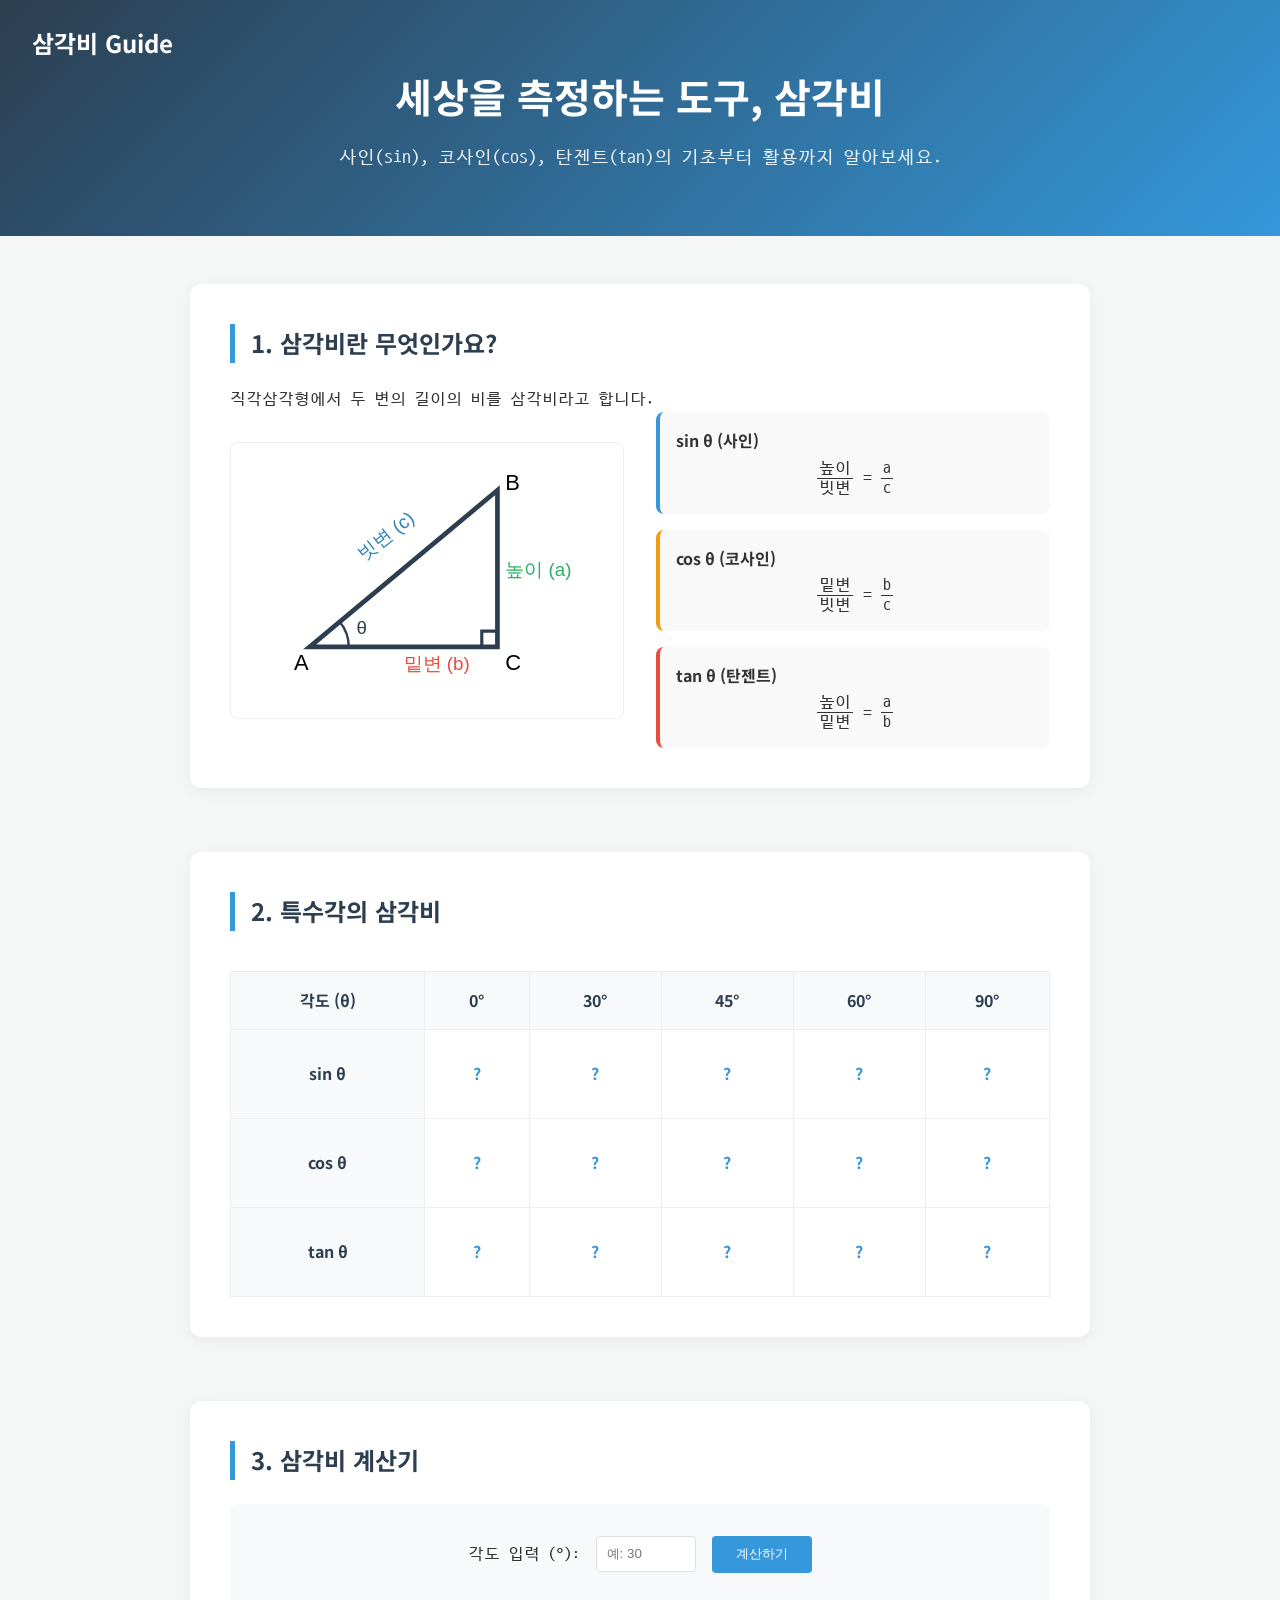
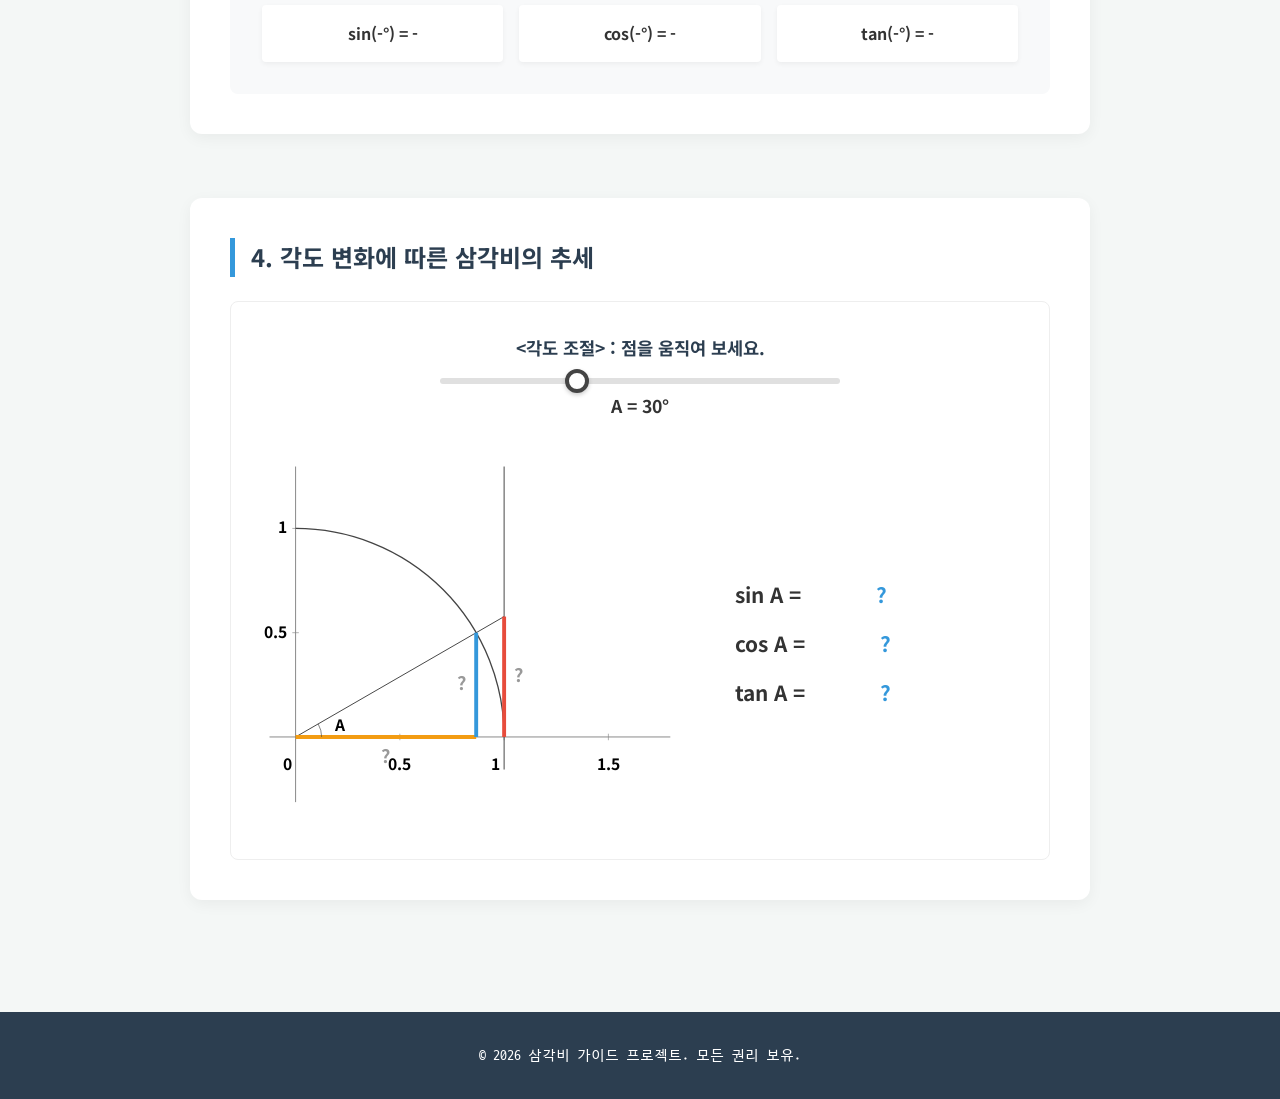
==== index.html @ 29715948 "refactor: 3번 항목 계산기 결과 형식 개선 및 4번 항목 물음표 위치 조정" ====
<!DOCTYPE html>
<html lang="ko">
<head>
    <meta charset="UTF-8">
    <meta name="viewport" content="width=device-width, initial-scale=1.0">
    <title>삼각비 가이드 - 수학을 즐겁게</title>
    <link rel="stylesheet" href="style.css">
    <link rel="preconnect" href="https://fonts.googleapis.com">
    <link rel="preconnect" href="https://fonts.gstatic.com" crossorigin>
    <link href="https://fonts.googleapis.com/css2?family=Noto+Sans+KR:wght@300;400;700&display=swap" rel="stylesheet">
</head>
<body>
    <header>
        <nav>
            <div class="logo">삼각비 Guide</div>
        </nav>
        <div class="hero">
            <h1>세상을 측정하는 도구, 삼각비</h1>
            <p>사인(sin), 코사인(cos), 탄젠트(tan)의 기초부터 활용까지 알아보세요.</p>
        </div>
    </header>

    <main>
        <section id="definition" class="container">
            <h2>1. 삼각비란 무엇인가요?</h2>
            <p>직각삼각형에서 두 변의 길이의 비를 삼각비라고 합니다.</p>
            <div class="definition-grid">
                <div class="svg-container">
                    <svg viewBox="0 0 230 150" width="100%" height="auto">
                        <!-- Right Triangle -->
                        <path d="M 40 120 L 160 120 L 160 20 Z" fill="none" stroke="#2c3e50" stroke-width="3" />
                        <!-- Right angle symbol -->
                        <path d="M 150 120 L 150 110 L 160 110" fill="none" stroke="#2c3e50" stroke-width="2" />
                        <!-- Labels -->
                        <text x="30" y="135" font-family="Arial" font-size="14">A</text>
                        <!-- Angle Arc and Theta -->
                        <path d="M 65 120 A 25 25 0 0 0 59.2 104.0" fill="none" stroke="#2c3e50" stroke-width="1.5" />
                        <text x="70" y="112" font-family="Arial" font-size="12" fill="#2c3e50">θ</text>
                        <text x="165" y="135" font-family="Arial" font-size="14">C</text>
                        <text x="165" y="20" font-family="Arial" font-size="14">B</text>
                        <text x="100" y="135" font-family="Arial" font-size="12" fill="#e74c3c">밑변 (b)</text>
                        <text x="165" y="75" font-family="Arial, sans-serif" font-size="12" fill="#27ae60">높이 (a)</text>
                        <text x="75" y="65" font-family="Arial" font-size="12" fill="#2980b9" transform="rotate(-38, 75, 65)">빗변 (c)</text>
                    </svg>
                </div>
                <div class="formula-cards">
                    <div class="card sin">
                        <h3>sin θ (사인)</h3>
                        <p>
                            <span class="fraction"><span class="numerator">높이</span><span class="denominator">빗변</span></span>
                            = 
                            <span class="fraction"><span class="numerator">a</span><span class="denominator">c</span></span>
                        </p>
                    </div>
                    <div class="card cos">
                        <h3>cos θ (코사인)</h3>
                        <p>
                            <span class="fraction"><span class="numerator">밑변</span><span class="denominator">빗변</span></span>
                            = 
                            <span class="fraction"><span class="numerator">b</span><span class="denominator">c</span></span>
                        </p>
                    </div>
                    <div class="card tan">
                        <h3>tan θ (탄젠트)</h3>
                        <p>
                            <span class="fraction"><span class="numerator">높이</span><span class="denominator">밑변</span></span>
                            = 
                            <span class="fraction"><span class="numerator">a</span><span class="denominator">b</span></span>
                        </p>
                    </div>
                </div>
            </div>
        </section>

        <section id="values" class="container">
            <h2>2. 특수각의 삼각비</h2>
            <div class="table-wrapper">
                <table>
                    <thead>
                        <tr>
                            <th>각도 (θ)</th>
                            <th>0°</th>
                            <th>30°</th>
                            <th>45°</th>
                            <th>60°</th>
                            <th>90°</th>
                        </tr>
                    </thead>
                    <tbody>
                        <tr>
                            <th>sin θ</th>
                            <td><span class="value">0</span></td>
                            <td><span class="value"><span class="fraction"><span class="numerator">1</span><span class="denominator">2</span></span></span></td>
                            <td><span class="value"><span class="fraction"><span class="numerator"><span class="sqrt"><span class="sqrt-symbol">√</span><span class="sqrt-content">2</span></span></span><span class="denominator">2</span></span></span></td>
                            <td><span class="value"><span class="fraction"><span class="numerator"><span class="sqrt"><span class="sqrt-symbol">√</span><span class="sqrt-content">3</span></span></span><span class="denominator">2</span></span></span></td>
                            <td><span class="value">1</span></td>
                        </tr>
                        <tr>
                            <th>cos θ</th>
                            <td><span class="value">1</span></td>
                            <td><span class="value"><span class="fraction"><span class="numerator"><span class="sqrt"><span class="sqrt-symbol">√</span><span class="sqrt-content">3</span></span></span><span class="denominator">2</span></span></span></td>
                            <td><span class="value"><span class="fraction"><span class="numerator"><span class="sqrt"><span class="sqrt-symbol">√</span><span class="sqrt-content">2</span></span></span><span class="denominator">2</span></span></span></td>
                            <td><span class="value"><span class="fraction"><span class="numerator">1</span><span class="denominator">2</span></span></span></td>
                            <td><span class="value">0</span></td>
                        </tr>
                        <tr>
                            <th>tan θ</th>
                            <td><span class="value">0</span></td>
                            <td><span class="value"><span class="fraction"><span class="numerator"><span class="sqrt"><span class="sqrt-symbol">√</span><span class="sqrt-content">3</span></span></span><span class="denominator">3</span></span></span></td>
                            <td><span class="value">1</span></td>
                            <td><span class="value"><span class="sqrt"><span class="sqrt-symbol">√</span><span class="sqrt-content">3</span></span></span></td>
                            <td><span class="value">∞</span></td>
                        </tr>
                    </tbody>
                </table>
            </div>
        </section>

        <section id="calculator" class="container">
            <h2>3. 삼각비 계산기</h2>
            <div class="calc-box">
                <div class="input-group">
                    <label for="angle">각도 입력 (°):</label>
                    <input type="number" id="angle" placeholder="예: 30" min="0" max="360">
                    <button id="calc-btn">계산하기</button>
                </div>
                <div id="results" class="results-grid">
                    <div class="res-item">sin(<span class="res-angle">-</span>°) = <span id="sin-res">-</span></div>
                    <div class="res-item">cos(<span class="res-angle">-</span>°) = <span id="cos-res">-</span></div>
                    <div class="res-item">tan(<span class="res-angle">-</span>°) = <span id="tan-res">-</span></div>
                </div>
            </div>
        </section>

        <section id="trends" class="container">
            <h2>4. 각도 변화에 따른 삼각비의 추세</h2>
            <div class="trend-box">
                <div class="slider-container">
                    <p class="slider-instruction">&lt;각도 조절&gt; : 점을 움직여 보세요.</p>
                    <div class="slider-wrapper">
                        <input type="range" id="trend-range" min="0" max="90" value="30" class="slider">
                        <div class="angle-display">A = <span id="current-angle">30</span>°</div>
                    </div>
                </div>
                <div class="trend-visual">
                    <div class="viz-wrapper">
                        <svg viewBox="0 0 500 300" width="100%" height="auto" id="trig-svg" class="unit-circle-svg">
                            <!-- Coordinate Plane will be drawn here by JS -->
                        </svg>
                    </div>
                    <div class="trend-values">
                        <div class="trend-item">
                            sin A = <span id="trend-sin">0.5000</span>
                        </div>
                        <div class="trend-item">
                            cos A = <span id="trend-cos">0.8660</span>
                        </div>
                        <div class="trend-item">
                            tan A = <span id="trend-tan">0.5774</span>
                        </div>
                    </div>
                </div>
            </div>
        </section>
    </main>

    <footer>
        <p>&copy; 2026 삼각비 가이드 프로젝트. 모든 권리 보유.</p>
    </footer>

    <script src="script.js"></script>
</body>
</html>
---- style.css ----
:root {
    --primary-color: #3498db;
    --secondary-color: #2c3e50;
    --accent-color: #e74c3c;
    --bg-color: #f4f7f6;
    --text-color: #333;
    --card-bg: #fff;
}

@font-face {
    font-family: 'D2Coding';
    src: url('fonts/D2Coding-Ver1.3.2-20180524.ttf') format('truetype');
    font-weight: normal;
    font-style: normal;
}

@font-face {
    font-family: 'D2Coding';
    src: url('fonts/D2CodingBold-Ver1.3.2-20180524.ttf') format('truetype');
    font-weight: bold;
    font-style: normal;
}

* {
    margin: 0;
    padding: 0;
    box-sizing: border-box;
}

body {
    font-family: 'D2Coding', 'Noto Sans KR', sans-serif;
    line-height: 1.6;
    color: var(--text-color);
    background-color: var(--bg-color);
}

header {
    background: linear-gradient(135deg, var(--secondary-color), var(--primary-color));
    color: white;
    padding: 4rem 2rem;
    text-align: center;
}

nav {
    position: absolute;
    top: 0;
    left: 0;
    width: 100%;
    padding: 1.5rem 2rem;
    display: flex;
    justify-content: space-between;
    align-items: center;
}

.logo {
    font-size: 1.5rem;
    font-weight: 700;
}

.hero h1 {
    font-size: 2.5rem;
    margin-bottom: 1rem;
}

.hero p {
    font-size: 1.1rem;
    opacity: 0.9;
}

main {
    padding: 3rem 1rem;
}

.container {
    max-width: 900px;
    margin: 0 auto 4rem auto;
    background: var(--card-bg);
    padding: 2.5rem;
    border-radius: 12px;
    box-shadow: 0 4px 15px rgba(0,0,0,0.05);
}

h2 {
    color: var(--secondary-color);
    margin-bottom: 1.5rem;
    border-left: 5px solid var(--primary-color);
    padding-left: 1rem;
}

.definition-grid {
    display: grid;
    grid-template-columns: 1fr 1fr;
    gap: 2rem;
    align-items: center;
}

@media (max-width: 768px) {
    .definition-grid {
        grid-template-columns: 1fr;
    }
}

.svg-container {
    background: #fff;
    padding: 1rem;
    border: 1px solid #eee;
    border-radius: 8px;
}

.formula-cards {
    display: flex;
    flex-direction: column;
    gap: 1rem;
}

.card {
    padding: 1rem;
    border-radius: 8px;
    border-left: 4px solid #ccc;
    background: #f9f9f9;
}

.card.sin { border-left-color: #2980b9; }
.card.cos { border-left-color: #27ae60; }
.card.tan { border-left-color: #e67e22; }

.card h3 {
    font-size: 1rem;
    margin-bottom: 0.3rem;
}

.table-wrapper {
    overflow-x: auto;
}

table {
    width: 100%;
    border-collapse: collapse;
    margin-top: 1rem;
}

th, td {
    padding: 1rem;
    text-align: center;
    border: 1px solid #eee;
}

td {
    cursor: pointer;
    transition: background-color 0.3s;
    position: relative;
}

td:hover {
    background-color: #ecf0f1;
}

td .value {
    visibility: hidden;
    opacity: 0;
    transition: opacity 0.3s, visibility 0.3s;
}

td.show .value {
    visibility: visible;
    opacity: 1;
}

td::after {
    content: '?';
    position: absolute;
    top: 50%;
    left: 50%;
    transform: translate(-50%, -50%);
    color: var(--primary-color);
    font-weight: bold;
    opacity: 1;
    transition: opacity 0.3s;
}

td.show::after {
    opacity: 0;
}

th {
    background-color: #f8f9fa;
    color: var(--secondary-color);
}

.calc-box {
    background: #f8f9fa;
    padding: 2rem;
    border-radius: 8px;
    text-align: center;
}

.input-group {
    margin-bottom: 2rem;
}

input[type="number"] {
    padding: 0.6rem;
    border: 1px solid #ddd;
    border-radius: 4px;
    width: 100px;
    margin: 0 0.5rem;
}

button {
    padding: 0.6rem 1.5rem;
    background-color: var(--primary-color);
    color: white;
    border: none;
    border-radius: 4px;
    cursor: pointer;
    transition: background 0.3s;
}

button:hover {
    background-color: #2980b9;
}

.results-grid {
    display: grid;
    grid-template-columns: repeat(3, 1fr);
    gap: 1rem;
}

.res-item {
    background: white;
    padding: 1rem;
    border-radius: 4px;
    font-weight: 700;
    box-shadow: 0 2px 5px rgba(0,0,0,0.05);
}

.card p {
    font-size: 1.1rem;
    display: flex;
    align-items: center;
    justify-content: center;
    gap: 0.5rem;
}

.fraction {
    display: inline-flex;
    flex-direction: column;
    vertical-align: middle;
    text-align: center;
    font-size: 0.9em;
    margin: 0 0.1em;
}

.numerator {
    border-bottom: 1px solid currentColor;
    padding: 0 2px;
    line-height: 1.2;
}

.denominator {
    padding: 0 2px;
    line-height: 1.2;
}

/* 개선된 루트 스타일 */
.sqrt {
    display: inline-flex;
    align-items: center;
    vertical-align: middle;
}

.sqrt-symbol {
    font-size: 1.2em;
    font-family: 'Times New Roman', serif;
    margin-right: -2px;
    transform: translateY(1px); /* 루트 기호 미세 조정 */
}

.sqrt-content {
    border-top: 1px solid currentColor;
    padding: 2px 2px 0 2px;
    line-height: 1;
    display: inline-block;
}

td .value {
    display: inline-flex;
    align-items: center;
    justify-content: center;
    min-height: 3.5rem; /* 셀 안에서 수식이 여유롭게 배치되도록 설정 */
    font-family: 'Times New Roman', serif; /* 수식다운 서체 적용 */
    font-style: italic;
    font-size: 1.1rem;
}

/* Trend Section Styles */
.trend-box {
    background: #fff;
    padding: 2rem;
    border-radius: 8px;
    border: 1px solid #eee;
}

.slider-container {
    margin-bottom: 2.5rem;
    text-align: center;
}

.slider-instruction {
    font-size: 1.1rem;
    font-weight: 700;
    margin-bottom: 1rem;
    color: var(--secondary-color);
}

.slider-wrapper {
    display: flex;
    flex-direction: column;
    align-items: center;
    gap: 0.5rem;
}

.slider {
    width: 100%;
    max-width: 400px;
    height: 6px;
    border-radius: 3px;
    background: #e0e0e0;
    outline: none;
    -webkit-appearance: none;
}

.slider::-webkit-slider-thumb {
    -webkit-appearance: none;
    appearance: none;
    width: 24px;
    height: 24px;
    border-radius: 50%;
    background: #fff;
    border: 4px solid #444;
    cursor: pointer;
    box-shadow: 0 2px 4px rgba(0,0,0,0.2);
}

.angle-display {
    font-size: 1.1rem;
    font-family: 'D2Coding', 'Noto Sans KR', sans-serif;
    font-style: normal;
    font-weight: bold;
}

.trend-visual {
    display: grid;
    grid-template-columns: 1.5fr 1fr;
    gap: 3rem;
    align-items: center;
}

@media (max-width: 768px) {
    .trend-visual {
        grid-template-columns: 1fr;
        text-align: center;
    }
}

.viz-wrapper {
    background: #fff;
    padding: 0;
    border: none;
    box-shadow: none;
}

.trend-values {
    display: flex;
    flex-direction: column;
    gap: 1rem;
    font-family: 'D2Coding', 'Noto Sans KR', sans-serif;
    font-style: normal;
    font-size: 1.3rem;
    font-weight: 700;
}

.trend-item {
    white-space: nowrap;
}

.unit-circle-svg text {
    font-family: 'D2Coding', 'Noto Sans KR', sans-serif;
    font-style: normal;
}

/* Colors from image */
#line-sin { stroke: #3498db; }
#line-cos { stroke: #f39c12; }
#line-tan { stroke: #e74c3c; }

.card.sin { border-left-color: #3498db; }
.card.cos { border-left-color: #f39c12; }
.card.tan { border-left-color: #e74c3c; }

/* Trend Value Hide/Show */
.trend-item.hide-val span {
    visibility: hidden;
    opacity: 0;
    transition: opacity 0.3s;
}

.trend-item.show-val span {
    visibility: visible;
    opacity: 1;
}

.trend-item {
    position: relative;
    display: flex;
    align-items: center;
}

.trend-item::after {
    content: '?';
    margin-left: 0.5rem;
    color: var(--primary-color);
    font-weight: bold;
    opacity: 1;
    transition: opacity 0.3s;
}

.trend-item.show-val::after {
    display: none;
}

footer {
    text-align: center;
    padding: 2rem;
    background: var(--secondary-color);
    color: white;
    font-size: 0.9rem;
}
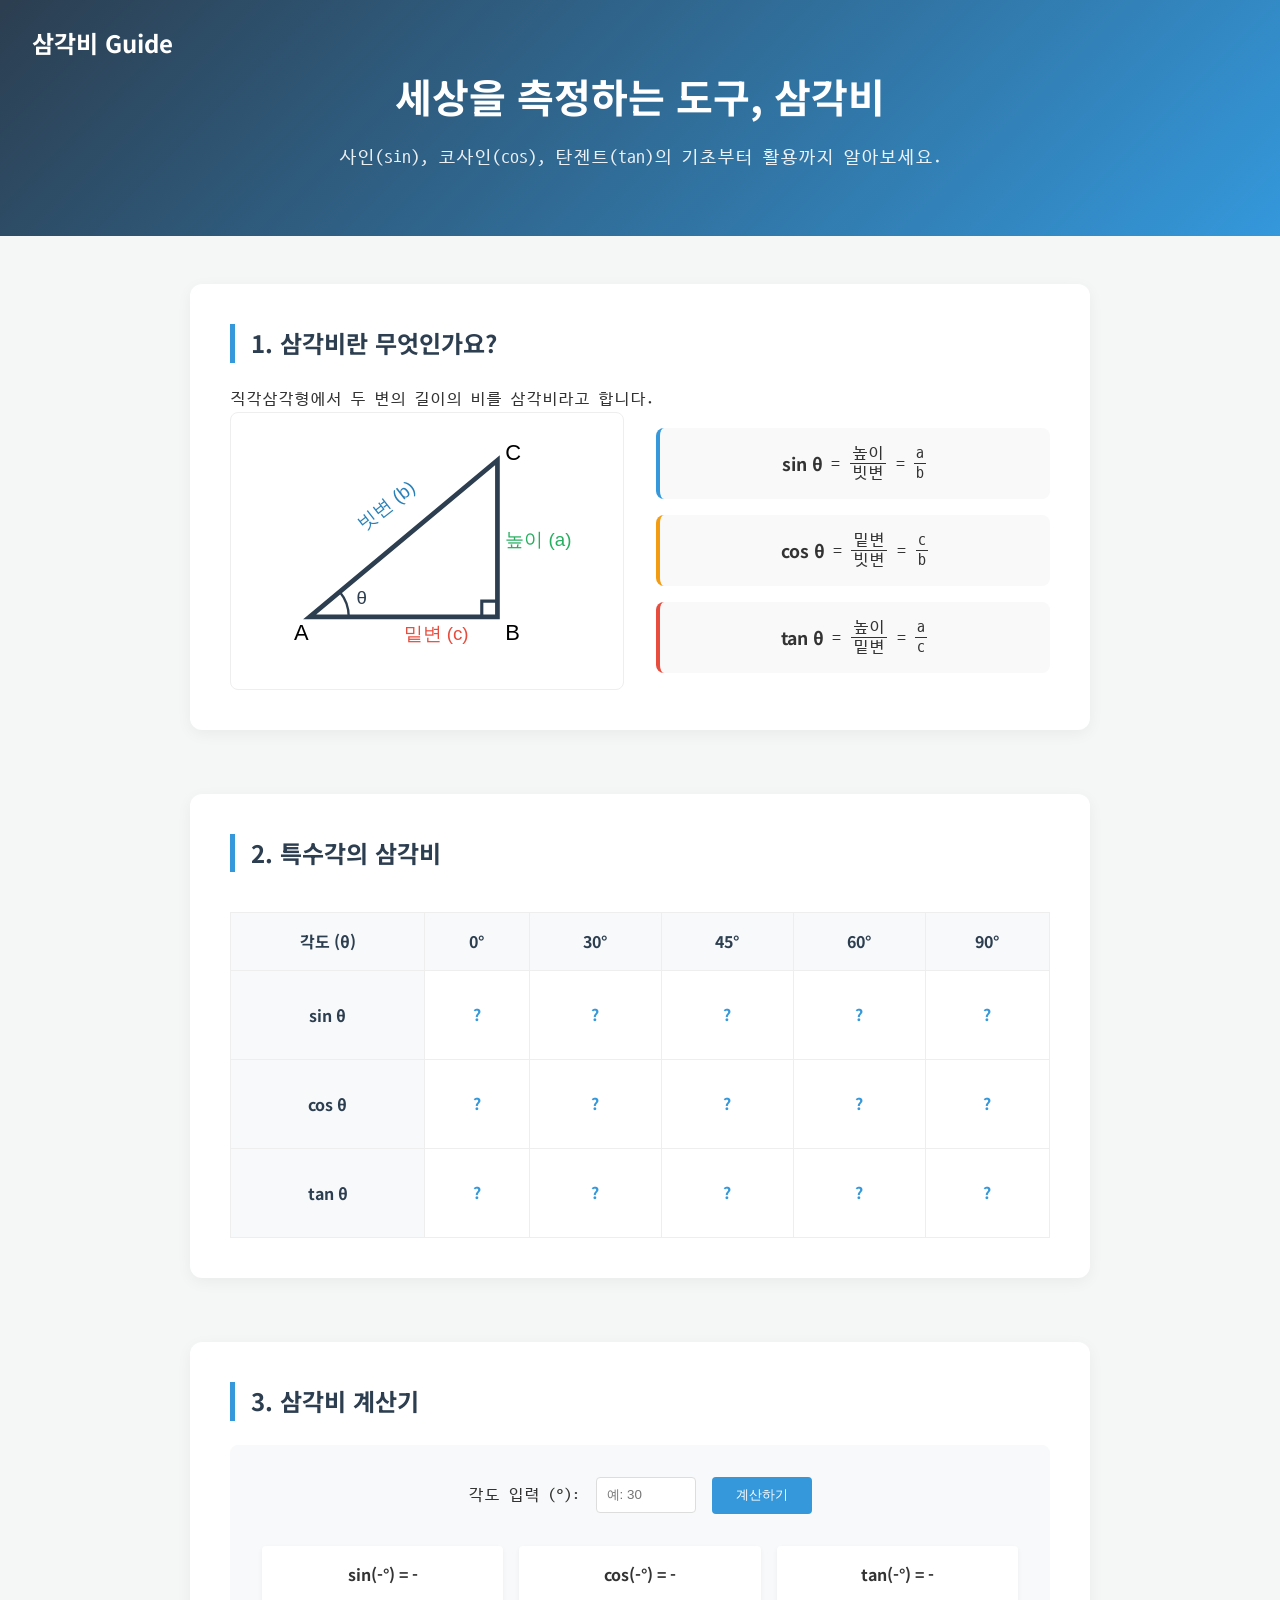
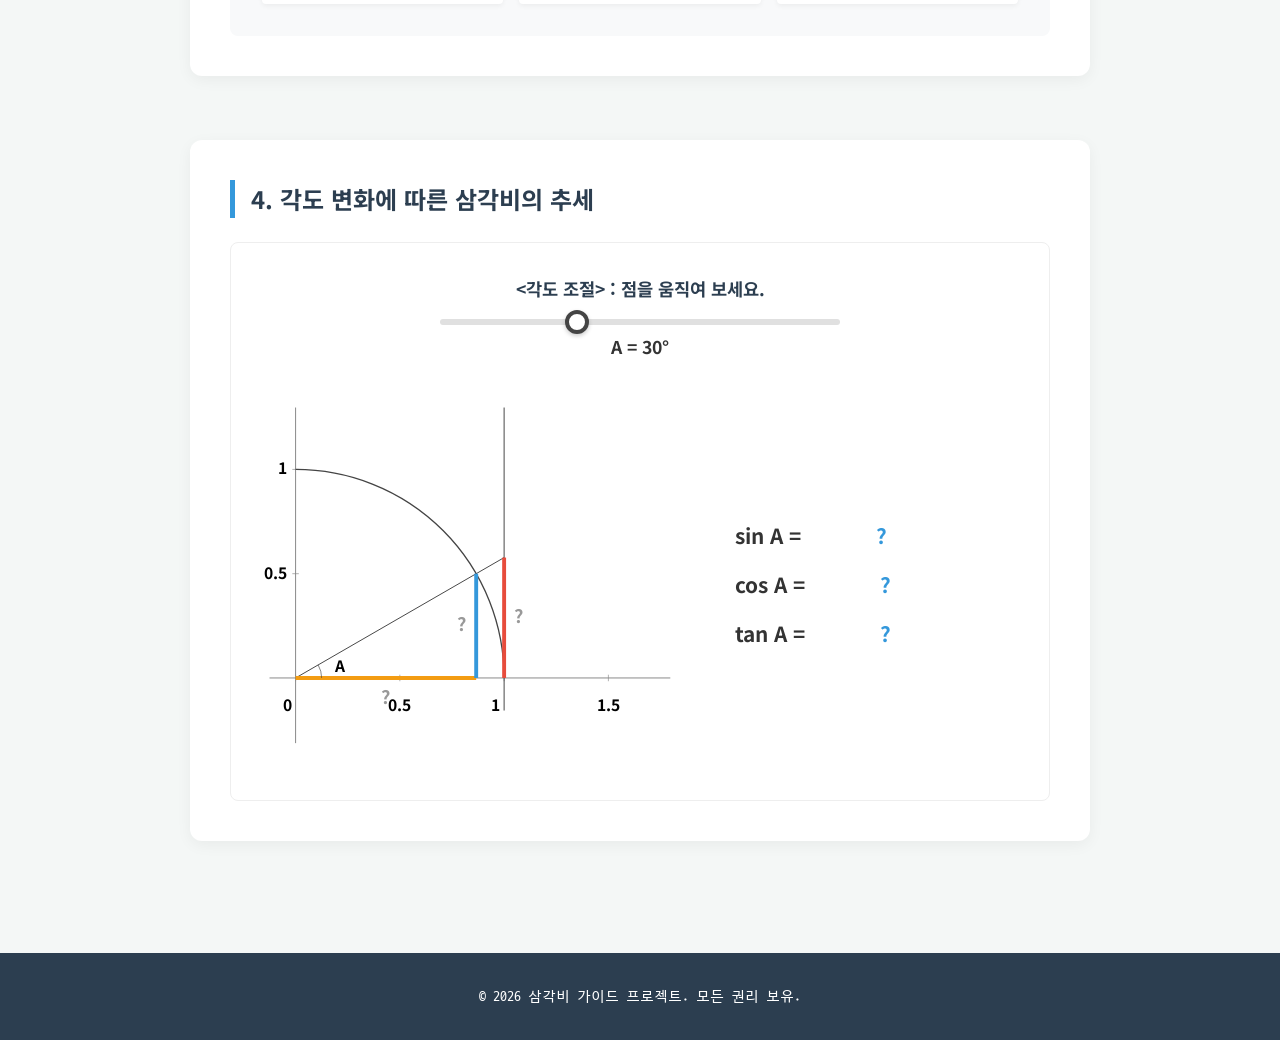
==== commit 444fe66a: "refactor: 1번 항목 꼭짓점/변 이름 수정 및 공식 카드 등식 형태로 변경" ====
--- a/index.html
+++ b/index.html
@@ -36,36 +36,36 @@
                         <!-- Angle Arc and Theta -->
                         <path d="M 65 120 A 25 25 0 0 0 59.2 104.0" fill="none" stroke="#2c3e50" stroke-width="1.5" />
                         <text x="70" y="112" font-family="Arial" font-size="12" fill="#2c3e50">θ</text>
-                        <text x="165" y="135" font-family="Arial" font-size="14">C</text>
-                        <text x="165" y="20" font-family="Arial" font-size="14">B</text>
-                        <text x="100" y="135" font-family="Arial" font-size="12" fill="#e74c3c">밑변 (b)</text>
+                        <text x="165" y="135" font-family="Arial" font-size="14">B</text>
+                        <text x="165" y="20" font-family="Arial" font-size="14">C</text>
+                        <text x="100" y="135" font-family="Arial" font-size="12" fill="#e74c3c">밑변 (c)</text>
                         <text x="165" y="75" font-family="Arial, sans-serif" font-size="12" fill="#27ae60">높이 (a)</text>
-                        <text x="75" y="65" font-family="Arial" font-size="12" fill="#2980b9" transform="rotate(-38, 75, 65)">빗변 (c)</text>
+                        <text x="75" y="65" font-family="Arial" font-size="12" fill="#2980b9" transform="rotate(-38, 75, 65)">빗변 (b)</text>
                     </svg>
                 </div>
                 <div class="formula-cards">
                     <div class="card sin">
-                        <h3>sin θ (사인)</h3>
                         <p>
+                            <strong>sin θ</strong> = 
                             <span class="fraction"><span class="numerator">높이</span><span class="denominator">빗변</span></span>
                             = 
-                            <span class="fraction"><span class="numerator">a</span><span class="denominator">c</span></span>
+                            <span class="fraction"><span class="numerator">a</span><span class="denominator">b</span></span>
                         </p>
                     </div>
                     <div class="card cos">
-                        <h3>cos θ (코사인)</h3>
                         <p>
+                            <strong>cos θ</strong> = 
                             <span class="fraction"><span class="numerator">밑변</span><span class="denominator">빗변</span></span>
                             = 
-                            <span class="fraction"><span class="numerator">b</span><span class="denominator">c</span></span>
+                            <span class="fraction"><span class="numerator">c</span><span class="denominator">b</span></span>
                         </p>
                     </div>
                     <div class="card tan">
-                        <h3>tan θ (탄젠트)</h3>
                         <p>
+                            <strong>tan θ</strong> = 
                             <span class="fraction"><span class="numerator">높이</span><span class="denominator">밑변</span></span>
                             = 
-                            <span class="fraction"><span class="numerator">a</span><span class="denominator">b</span></span>
+                            <span class="fraction"><span class="numerator">a</span><span class="denominator">c</span></span>
                         </p>
                     </div>
                 </div>
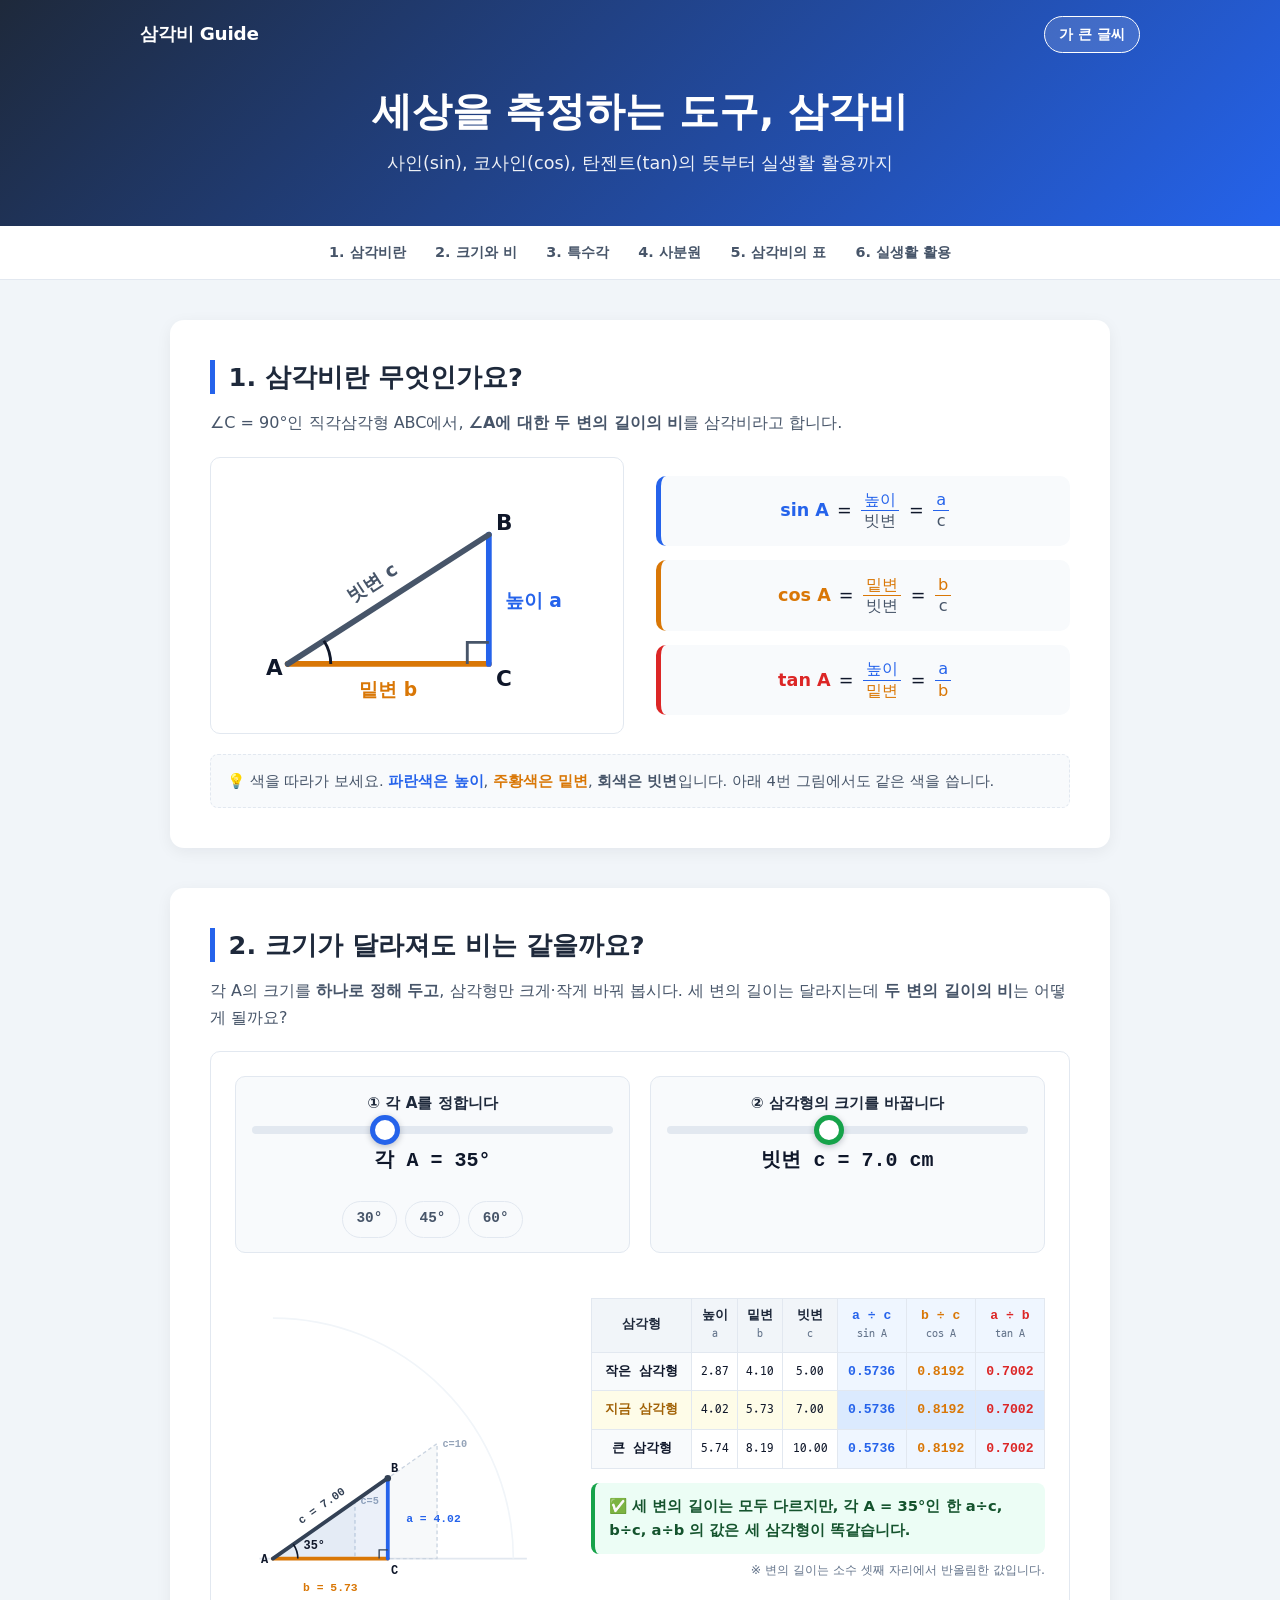
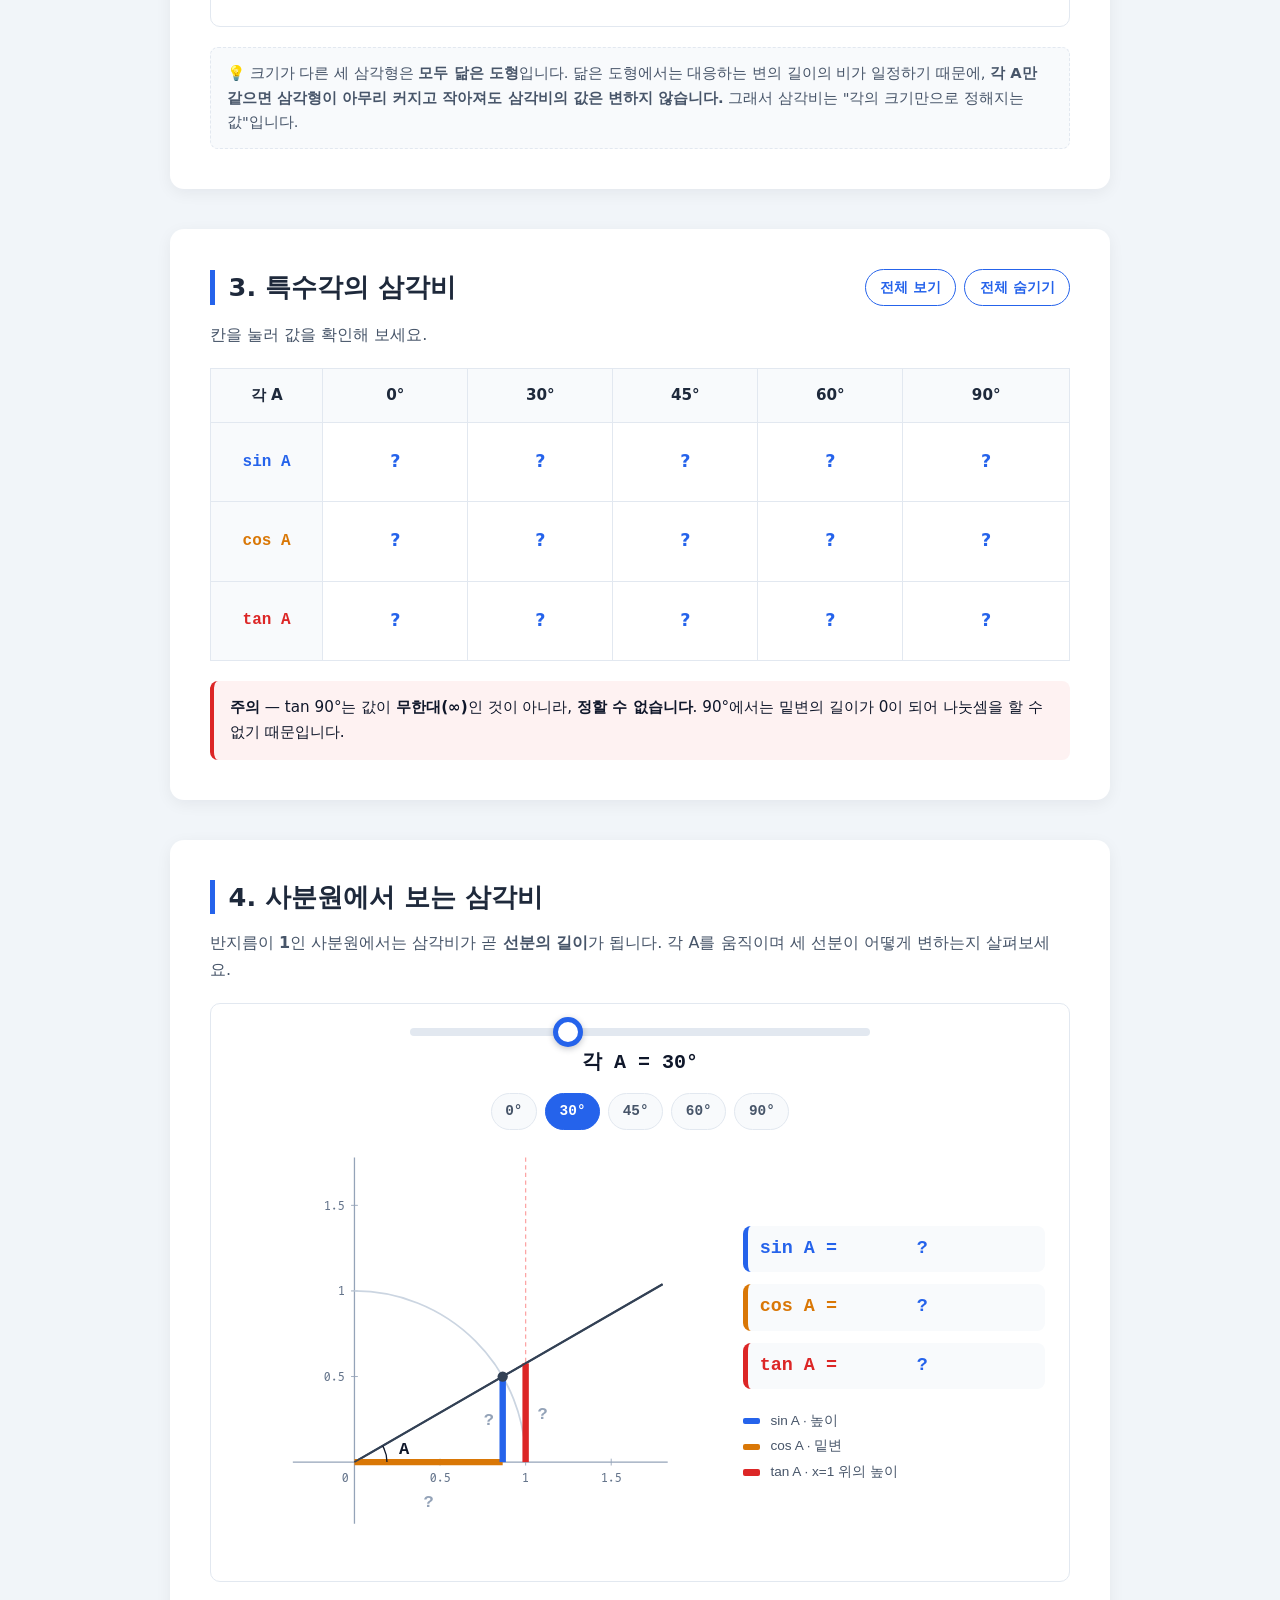
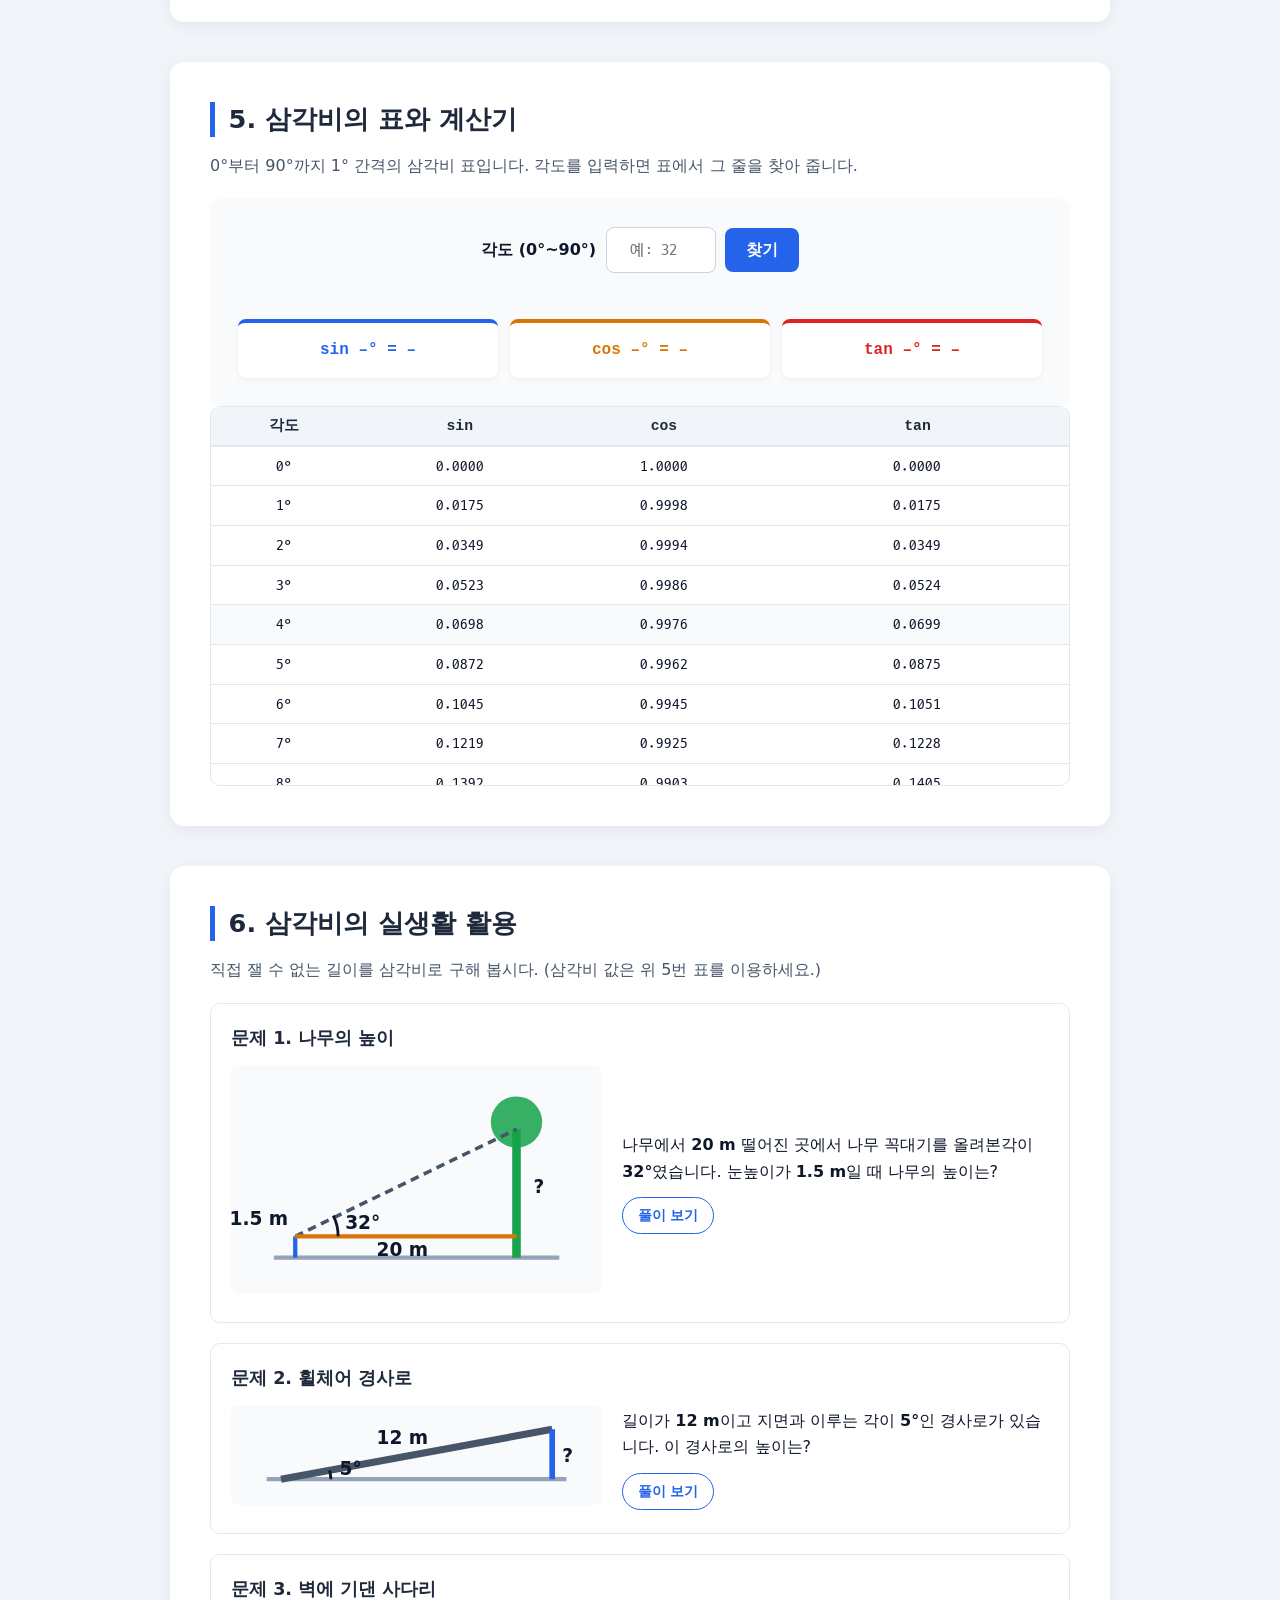
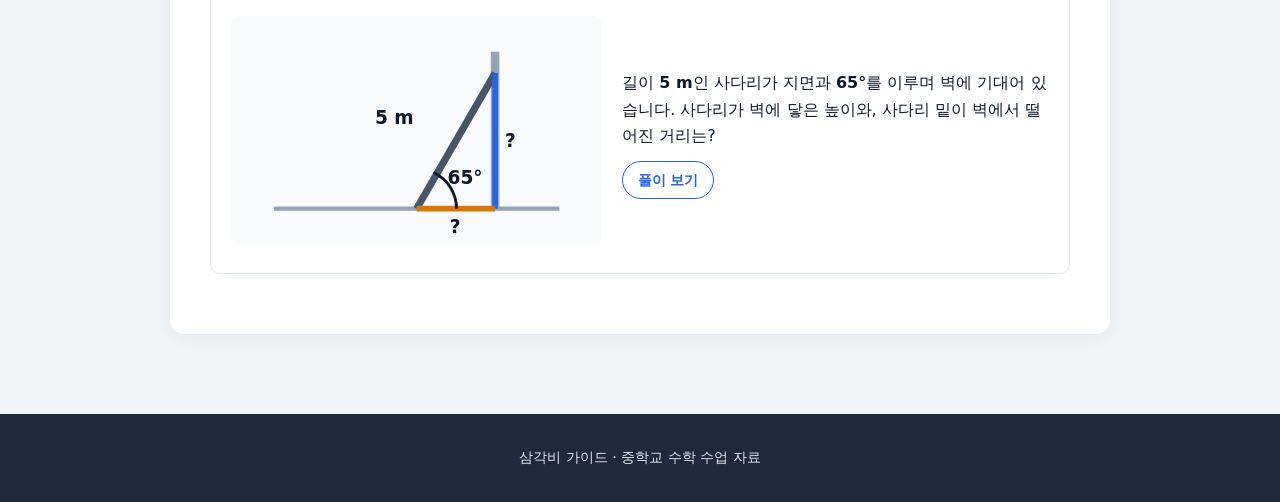
==== commit 9a939751: "Add files via upload" ====
--- a/index.html
+++ b/index.html
@@ -3,169 +3,358 @@
 <head>
     <meta charset="UTF-8">
     <meta name="viewport" content="width=device-width, initial-scale=1.0">
-    <title>삼각비 가이드 - 수학을 즐겁게</title>
+    <title>삼각비 가이드 - 중학교 수학</title>
     <link rel="stylesheet" href="style.css">
-    <link rel="preconnect" href="https://fonts.googleapis.com">
-    <link rel="preconnect" href="https://fonts.gstatic.com" crossorigin>
-    <link href="https://fonts.googleapis.com/css2?family=Noto+Sans+KR:wght@300;400;700&display=swap" rel="stylesheet">
 </head>
 <body>
     <header>
-        <nav>
+        <div class="topbar">
             <div class="logo">삼각비 Guide</div>
-        </nav>
+            <button id="big-mode-btn" class="ghost-btn" type="button" aria-pressed="false">가&nbsp;큰 글씨</button>
+        </div>
         <div class="hero">
             <h1>세상을 측정하는 도구, 삼각비</h1>
-            <p>사인(sin), 코사인(cos), 탄젠트(tan)의 기초부터 활용까지 알아보세요.</p>
+            <p>사인(sin), 코사인(cos), 탄젠트(tan)의 뜻부터 실생활 활용까지</p>
         </div>
     </header>
 
+    <nav class="section-nav" aria-label="목차">
+        <a href="#definition">1. 삼각비란</a>
+        <a href="#similar">2. 크기와 비</a>
+        <a href="#values">3. 특수각</a>
+        <a href="#trends">4. 사분원</a>
+        <a href="#tables">5. 삼각비의 표</a>
+        <a href="#apply">6. 실생활 활용</a>
+    </nav>
+
     <main>
+        <!-- ============ 1. 정의 ============ -->
         <section id="definition" class="container">
             <h2>1. 삼각비란 무엇인가요?</h2>
-            <p>직각삼각형에서 두 변의 길이의 비를 삼각비라고 합니다.</p>
+            <p class="lead">∠C = 90°인 직각삼각형 ABC에서, <b>∠A에 대한 두 변의 길이의 비</b>를 삼각비라고 합니다.</p>
             <div class="definition-grid">
                 <div class="svg-container">
-                    <svg viewBox="0 0 230 150" width="100%" height="auto">
-                        <!-- Right Triangle -->
-                        <path d="M 40 120 L 160 120 L 160 20 Z" fill="none" stroke="#2c3e50" stroke-width="3" />
-                        <!-- Right angle symbol -->
-                        <path d="M 150 120 L 150 110 L 160 110" fill="none" stroke="#2c3e50" stroke-width="2" />
-                        <!-- Labels -->
-                        <text x="30" y="135" font-family="Arial" font-size="14">A</text>
-                        <!-- Angle Arc and Theta -->
-                        <path d="M 65 120 A 25 25 0 0 0 59.2 104.0" fill="none" stroke="#2c3e50" stroke-width="1.5" />
-                        <text x="70" y="112" font-family="Arial" font-size="12" fill="#2c3e50">θ</text>
-                        <text x="165" y="135" font-family="Arial" font-size="14">B</text>
-                        <text x="165" y="20" font-family="Arial" font-size="14">C</text>
-                        <text x="100" y="135" font-family="Arial" font-size="12" fill="#e74c3c">밑변 (c)</text>
-                        <text x="165" y="75" font-family="Arial, sans-serif" font-size="12" fill="#27ae60">높이 (a)</text>
-                        <text x="75" y="65" font-family="Arial" font-size="12" fill="#2980b9" transform="rotate(-38, 75, 65)">빗변 (b)</text>
+                    <svg viewBox="0 0 270 175" class="def-svg" role="img"
+                         aria-label="각 C가 직각인 직각삼각형 ABC. 높이는 파란색 변 a, 밑변은 주황색 변 b, 빗변은 회색 변 c입니다.">
+                        <!-- 밑변 b (주황) -->
+                        <line x1="45" y1="135" x2="185" y2="135" stroke="#d97706" stroke-width="4" stroke-linecap="round"/>
+                        <!-- 높이 a (파랑) -->
+                        <line x1="185" y1="135" x2="185" y2="45" stroke="#2563eb" stroke-width="4" stroke-linecap="round"/>
+                        <!-- 빗변 c (회색) -->
+                        <line x1="185" y1="45" x2="45" y2="135" stroke="#475569" stroke-width="4" stroke-linecap="round"/>
+                        <!-- 직각 표시 (C) -->
+                        <path d="M 170 135 L 170 120 L 185 120" fill="none" stroke="#475569" stroke-width="2"/>
+                        <!-- 각 A 호 -->
+                        <path d="M 75 135 A 30 30 0 0 0 70.2 118.8" fill="none" stroke="#0f172a" stroke-width="2"/>
+                        <!-- 꼭짓점 -->
+                        <text x="30" y="143" class="v-label">A</text>
+                        <text x="190" y="150" class="v-label">C</text>
+                        <text x="190" y="42" class="v-label">B</text>
+                        <!-- 변 이름 -->
+                        <text x="115" y="157" class="s-label" fill="#d97706" text-anchor="middle">밑변 b</text>
+                        <text x="196" y="95" class="s-label" fill="#2563eb">높이 a</text>
+                        <text x="106" y="82" class="s-label" fill="#475569" text-anchor="middle"
+                              transform="rotate(-32.7, 106, 82)">빗변 c</text>
                     </svg>
                 </div>
                 <div class="formula-cards">
                     <div class="card sin">
-                        <p>
-                            <strong>sin θ</strong> = 
-                            <span class="fraction"><span class="numerator">높이</span><span class="denominator">빗변</span></span>
-                            = 
-                            <span class="fraction"><span class="numerator">a</span><span class="denominator">b</span></span>
+                        <p><strong>sin A</strong> =
+                            <span class="fraction"><span class="numerator hi">높이</span><span class="denominator hy">빗변</span></span>
+                            =
+                            <span class="fraction"><span class="numerator hi">a</span><span class="denominator hy">c</span></span>
                         </p>
                     </div>
                     <div class="card cos">
-                        <p>
-                            <strong>cos θ</strong> = 
-                            <span class="fraction"><span class="numerator">밑변</span><span class="denominator">빗변</span></span>
-                            = 
-                            <span class="fraction"><span class="numerator">c</span><span class="denominator">b</span></span>
+                        <p><strong>cos A</strong> =
+                            <span class="fraction"><span class="numerator ba">밑변</span><span class="denominator hy">빗변</span></span>
+                            =
+                            <span class="fraction"><span class="numerator ba">b</span><span class="denominator hy">c</span></span>
                         </p>
                     </div>
                     <div class="card tan">
-                        <p>
-                            <strong>tan θ</strong> = 
-                            <span class="fraction"><span class="numerator">높이</span><span class="denominator">밑변</span></span>
-                            = 
-                            <span class="fraction"><span class="numerator">a</span><span class="denominator">c</span></span>
+                        <p><strong>tan A</strong> =
+                            <span class="fraction"><span class="numerator hi">높이</span><span class="denominator ba">밑변</span></span>
+                            =
+                            <span class="fraction"><span class="numerator hi">a</span><span class="denominator ba">b</span></span>
                         </p>
                     </div>
                 </div>
             </div>
-        </section>
-
+            <p class="tip">💡 색을 따라가 보세요. <span class="hi b">파란색은 높이</span>, <span class="ba b">주황색은 밑변</span>, <span class="hy b">회색은 빗변</span>입니다. 아래 4번 그림에서도 같은 색을 씁니다.</p>
+        </section>
+
+        <!-- ============ 2. 크기와 비 ============ -->
+        <section id="similar" class="container">
+            <h2>2. 크기가 달라져도 비는 같을까요?</h2>
+            <p class="lead">각 A의 크기를 <b>하나로 정해 두고</b>, 삼각형만 크게·작게 바꿔 봅시다. 세 변의 길이는 달라지는데 <b>두 변의 길이의 비</b>는 어떻게 될까요?</p>
+
+            <div class="trend-box">
+                <div class="sim-controls">
+                    <div class="ctrl">
+                        <label for="sim-angle">① 각 A를 정합니다</label>
+                        <input type="range" id="sim-angle" class="slider" min="10" max="80" value="35" step="1">
+                        <div class="angle-display">각 A = <span id="sim-angle-out">35</span>°</div>
+                        <div class="btn-row center">
+                            <button type="button" class="chip sim-chip" data-angle="30">30°</button>
+                            <button type="button" class="chip sim-chip" data-angle="45">45°</button>
+                            <button type="button" class="chip sim-chip" data-angle="60">60°</button>
+                        </div>
+                    </div>
+                    <div class="ctrl">
+                        <label for="sim-size">② 삼각형의 크기를 바꿉니다</label>
+                        <input type="range" id="sim-size" class="slider size" min="3" max="12" value="7" step="0.5">
+                        <div class="angle-display">빗변 c = <span id="sim-size-out">7.0</span> cm</div>
+                    </div>
+                </div>
+
+                <div class="sim-visual">
+                    <div class="viz-wrapper">
+                        <svg id="sim-svg" viewBox="0 0 620 600" preserveAspectRatio="xMidYMid meet" role="img"
+                             aria-label="각 A가 같고 크기만 다른 세 직각삼각형"></svg>
+                    </div>
+                    <div class="sim-side">
+                        <p class="scroll-hint" aria-hidden="true">← 표를 옆으로 밀 수 있어요 →</p>
+                        <div class="table-wrapper">
+                            <table class="sim-table">
+                                <thead>
+                                    <tr>
+                                        <th scope="col">삼각형</th>
+                                        <th scope="col">높이<br><span class="sm">a</span></th>
+                                        <th scope="col">밑변<br><span class="sm">b</span></th>
+                                        <th scope="col">빗변<br><span class="sm">c</span></th>
+                                        <th scope="col" class="ratio rsin">a ÷ c<br><span class="sm">sin A</span></th>
+                                        <th scope="col" class="ratio rcos">b ÷ c<br><span class="sm">cos A</span></th>
+                                        <th scope="col" class="ratio rtan">a ÷ b<br><span class="sm">tan A</span></th>
+                                    </tr>
+                                </thead>
+                                <tbody id="sim-tbody"></tbody>
+                            </table>
+                        </div>
+                        <p class="sim-conclusion" id="sim-conclusion"></p>
+                        <p class="sim-foot">※ 변의 길이는 소수 셋째 자리에서 반올림한 값입니다.</p>
+                    </div>
+                </div>
+            </div>
+
+            <p class="tip">💡 크기가 다른 세 삼각형은 <b>모두 닮은 도형</b>입니다. 닮은 도형에서는 대응하는 변의 길이의 비가 일정하기 때문에, <b>각 A만 같으면 삼각형이 아무리 커지고 작아져도 삼각비의 값은 변하지 않습니다.</b> 그래서 삼각비는 "각의 크기만으로 정해지는 값"입니다.</p>
+        </section>
+
+        <!-- ============ 3. 특수각 ============ -->
         <section id="values" class="container">
-            <h2>2. 특수각의 삼각비</h2>
+            <div class="sec-head">
+                <h2>3. 특수각의 삼각비</h2>
+                <div class="btn-row">
+                    <button type="button" class="ghost-btn" id="reveal-all">전체 보기</button>
+                    <button type="button" class="ghost-btn" id="hide-all">전체 숨기기</button>
+                </div>
+            </div>
+            <p class="lead">칸을 눌러 값을 확인해 보세요.</p>
+            <p class="scroll-hint" aria-hidden="true">← 표를 옆으로 밀 수 있어요 →</p>
             <div class="table-wrapper">
-                <table>
+                <table class="special-table">
                     <thead>
                         <tr>
-                            <th>각도 (θ)</th>
-                            <th>0°</th>
-                            <th>30°</th>
-                            <th>45°</th>
-                            <th>60°</th>
-                            <th>90°</th>
+                            <th scope="col">각 A</th>
+                            <th scope="col">0°</th>
+                            <th scope="col">30°</th>
+                            <th scope="col">45°</th>
+                            <th scope="col">60°</th>
+                            <th scope="col">90°</th>
                         </tr>
                     </thead>
                     <tbody>
                         <tr>
-                            <th>sin θ</th>
-                            <td><span class="value">0</span></td>
-                            <td><span class="value"><span class="fraction"><span class="numerator">1</span><span class="denominator">2</span></span></span></td>
-                            <td><span class="value"><span class="fraction"><span class="numerator"><span class="sqrt"><span class="sqrt-symbol">√</span><span class="sqrt-content">2</span></span></span><span class="denominator">2</span></span></span></td>
-                            <td><span class="value"><span class="fraction"><span class="numerator"><span class="sqrt"><span class="sqrt-symbol">√</span><span class="sqrt-content">3</span></span></span><span class="denominator">2</span></span></span></td>
-                            <td><span class="value">1</span></td>
+                            <th scope="row" class="rh-sin">sin A</th>
+                            <td tabindex="0" role="button"><span class="value">0</span></td>
+                            <td tabindex="0" role="button"><span class="value"><span class="fraction"><span class="numerator">1</span><span class="denominator">2</span></span></span></td>
+                            <td tabindex="0" role="button"><span class="value"><span class="fraction"><span class="numerator"><span class="sqrt"><span class="sqrt-symbol">√</span><span class="sqrt-content">2</span></span></span><span class="denominator">2</span></span></span></td>
+                            <td tabindex="0" role="button"><span class="value"><span class="fraction"><span class="numerator"><span class="sqrt"><span class="sqrt-symbol">√</span><span class="sqrt-content">3</span></span></span><span class="denominator">2</span></span></span></td>
+                            <td tabindex="0" role="button"><span class="value">1</span></td>
                         </tr>
                         <tr>
-                            <th>cos θ</th>
-                            <td><span class="value">1</span></td>
-                            <td><span class="value"><span class="fraction"><span class="numerator"><span class="sqrt"><span class="sqrt-symbol">√</span><span class="sqrt-content">3</span></span></span><span class="denominator">2</span></span></span></td>
-                            <td><span class="value"><span class="fraction"><span class="numerator"><span class="sqrt"><span class="sqrt-symbol">√</span><span class="sqrt-content">2</span></span></span><span class="denominator">2</span></span></span></td>
-                            <td><span class="value"><span class="fraction"><span class="numerator">1</span><span class="denominator">2</span></span></span></td>
-                            <td><span class="value">0</span></td>
+                            <th scope="row" class="rh-cos">cos A</th>
+                            <td tabindex="0" role="button"><span class="value">1</span></td>
+                            <td tabindex="0" role="button"><span class="value"><span class="fraction"><span class="numerator"><span class="sqrt"><span class="sqrt-symbol">√</span><span class="sqrt-content">3</span></span></span><span class="denominator">2</span></span></span></td>
+                            <td tabindex="0" role="button"><span class="value"><span class="fraction"><span class="numerator"><span class="sqrt"><span class="sqrt-symbol">√</span><span class="sqrt-content">2</span></span></span><span class="denominator">2</span></span></span></td>
+                            <td tabindex="0" role="button"><span class="value"><span class="fraction"><span class="numerator">1</span><span class="denominator">2</span></span></span></td>
+                            <td tabindex="0" role="button"><span class="value">0</span></td>
                         </tr>
                         <tr>
-                            <th>tan θ</th>
-                            <td><span class="value">0</span></td>
-                            <td><span class="value"><span class="fraction"><span class="numerator"><span class="sqrt"><span class="sqrt-symbol">√</span><span class="sqrt-content">3</span></span></span><span class="denominator">3</span></span></span></td>
-                            <td><span class="value">1</span></td>
-                            <td><span class="value"><span class="sqrt"><span class="sqrt-symbol">√</span><span class="sqrt-content">3</span></span></span></td>
-                            <td><span class="value">∞</span></td>
+                            <th scope="row" class="rh-tan">tan A</th>
+                            <td tabindex="0" role="button"><span class="value">0</span></td>
+                            <td tabindex="0" role="button"><span class="value"><span class="fraction"><span class="numerator"><span class="sqrt"><span class="sqrt-symbol">√</span><span class="sqrt-content">3</span></span></span><span class="denominator">3</span></span></span></td>
+                            <td tabindex="0" role="button"><span class="value">1</span></td>
+                            <td tabindex="0" role="button"><span class="value"><span class="sqrt"><span class="sqrt-symbol">√</span><span class="sqrt-content">3</span></span></span></td>
+                            <td tabindex="0" role="button"><span class="value undef">정할 수 없다</span></td>
                         </tr>
                     </tbody>
                 </table>
             </div>
-        </section>
-
-        <section id="calculator" class="container">
-            <h2>3. 삼각비 계산기</h2>
+            <p class="note"><b>주의</b> — tan 90°는 값이 <b>무한대(∞)</b>인 것이 아니라, <b>정할 수 없습니다</b>. 90°에서는 밑변의 길이가 0이 되어 나눗셈을 할 수 없기 때문입니다.</p>
+        </section>
+
+        <!-- ============ 4. 사분원 ============ -->
+        <section id="trends" class="container">
+            <h2>4. 사분원에서 보는 삼각비</h2>
+            <p class="lead">반지름이 <b>1</b>인 사분원에서는 삼각비가 곧 <b>선분의 길이</b>가 됩니다. 각 A를 움직이며 세 선분이 어떻게 변하는지 살펴보세요.</p>
+            <div class="trend-box">
+                <div class="slider-container">
+                    <div class="slider-wrapper">
+                        <input type="range" id="trend-range" min="0" max="90" value="30" step="1" class="slider"
+                               aria-label="각 A의 크기">
+                        <div class="angle-display">각 A = <span id="current-angle">30</span>°</div>
+                    </div>
+                    <div class="btn-row center">
+                        <button type="button" class="chip" data-angle="0">0°</button>
+                        <button type="button" class="chip" data-angle="30">30°</button>
+                        <button type="button" class="chip" data-angle="45">45°</button>
+                        <button type="button" class="chip" data-angle="60">60°</button>
+                        <button type="button" class="chip" data-angle="90">90°</button>
+                    </div>
+                </div>
+                <div class="trend-visual">
+                    <div class="viz-wrapper">
+                        <svg id="trig-svg" class="unit-circle-svg" preserveAspectRatio="xMidYMid meet" role="img"
+                             aria-label="반지름이 1인 사분원 위에서 sin, cos, tan을 선분으로 나타낸 그림"></svg>
+                        <p class="zoom-note" id="zoom-note"></p>
+                    </div>
+                    <div class="trend-values">
+                        <div class="trend-item t-sin" tabindex="0" role="button">sin A = <span id="trend-sin">0.5000</span></div>
+                        <div class="trend-item t-cos" tabindex="0" role="button">cos A = <span id="trend-cos">0.8660</span></div>
+                        <div class="trend-item t-tan" tabindex="0" role="button">tan A = <span id="trend-tan">0.5774</span></div>
+                        <p class="mini-legend">
+                            <span class="key sin"></span> sin A · 높이<br>
+                            <span class="key cos"></span> cos A · 밑변<br>
+                            <span class="key tan"></span> tan A · x=1 위의 높이
+                        </p>
+                    </div>
+                </div>
+            </div>
+        </section>
+
+        <!-- ============ 5. 삼각비의 표 ============ -->
+        <section id="tables" class="container">
+            <h2>5. 삼각비의 표와 계산기</h2>
+            <p class="lead">0°부터 90°까지 1° 간격의 삼각비 표입니다. 각도를 입력하면 표에서 그 줄을 찾아 줍니다.</p>
             <div class="calc-box">
                 <div class="input-group">
-                    <label for="angle">각도 입력 (°):</label>
-                    <input type="number" id="angle" placeholder="예: 30" min="0" max="360">
-                    <button id="calc-btn">계산하기</button>
-                </div>
+                    <label for="angle">각도 (0°~90°)</label>
+                    <input type="number" id="angle" placeholder="예: 32" min="0" max="90" step="1" inputmode="numeric">
+                    <button id="calc-btn" type="button">찾기</button>
+                </div>
+                <p class="err" id="calc-err" role="alert"></p>
                 <div id="results" class="results-grid">
-                    <div class="res-item">sin(<span class="res-angle">-</span>°) = <span id="sin-res">-</span></div>
-                    <div class="res-item">cos(<span class="res-angle">-</span>°) = <span id="cos-res">-</span></div>
-                    <div class="res-item">tan(<span class="res-angle">-</span>°) = <span id="tan-res">-</span></div>
-                </div>
-            </div>
-        </section>
-
-        <section id="trends" class="container">
-            <h2>4. 각도 변화에 따른 삼각비의 추세</h2>
-            <div class="trend-box">
-                <div class="slider-container">
-                    <p class="slider-instruction">&lt;각도 조절&gt; : 점을 움직여 보세요.</p>
-                    <div class="slider-wrapper">
-                        <input type="range" id="trend-range" min="0" max="90" value="30" class="slider">
-                        <div class="angle-display">A = <span id="current-angle">30</span>°</div>
-                    </div>
-                </div>
-                <div class="trend-visual">
-                    <div class="viz-wrapper">
-                        <svg viewBox="0 0 500 300" width="100%" height="auto" id="trig-svg" class="unit-circle-svg">
-                            <!-- Coordinate Plane will be drawn here by JS -->
+                    <div class="res-item sin">sin <span class="res-angle">–</span>° = <span id="sin-res">–</span></div>
+                    <div class="res-item cos">cos <span class="res-angle">–</span>° = <span id="cos-res">–</span></div>
+                    <div class="res-item tan">tan <span class="res-angle">–</span>° = <span id="tan-res">–</span></div>
+                </div>
+            </div>
+            <p class="scroll-hint" aria-hidden="true">↕ 표를 위아래로 밀 수 있어요</p>
+            <div class="trig-table-wrapper">
+                <table class="trig-table">
+                    <thead>
+                        <tr><th scope="col">각도</th><th scope="col">sin</th><th scope="col">cos</th><th scope="col">tan</th></tr>
+                    </thead>
+                    <tbody id="trig-table-body"></tbody>
+                </table>
+            </div>
+        </section>
+
+        <!-- ============ 6. 실생활 활용 ============ -->
+        <section id="apply" class="container">
+            <h2>6. 삼각비의 실생활 활용</h2>
+            <p class="lead">직접 잴 수 없는 길이를 삼각비로 구해 봅시다. (삼각비 값은 위 5번 표를 이용하세요.)</p>
+
+            <article class="problem">
+                <h3>문제 1. 나무의 높이</h3>
+                <div class="problem-body">
+                    <div class="prob-svg">
+                        <svg viewBox="0 0 260 160" role="img" aria-label="나무에서 20미터 떨어진 지점에서 올려본각이 32도인 상황">
+                            <line x1="30" y1="135" x2="230" y2="135" stroke="#94a3b8" stroke-width="3"/>
+                            <line x1="200" y1="135" x2="200" y2="45" stroke="#16a34a" stroke-width="6"/>
+                            <circle cx="200" cy="40" r="18" fill="#16a34a" opacity="0.85"/>
+                            <line x1="45" y1="120" x2="200" y2="45" stroke="#475569" stroke-width="2.5" stroke-dasharray="6 4"/>
+                            <line x1="45" y1="120" x2="45" y2="135" stroke="#2563eb" stroke-width="3"/>
+                            <line x1="45" y1="120" x2="200" y2="120" stroke="#d97706" stroke-width="3"/>
+                            <path d="M 75 120 A 30 30 0 0 0 71.6 105.5" fill="none" stroke="#0f172a" stroke-width="2"/>
+                            <text x="80" y="115" class="s-label">32°</text>
+                            <text x="120" y="134" class="s-label" fill="#d97706" text-anchor="middle">20 m</text>
+                            <text x="40" y="112" class="s-label" fill="#2563eb" text-anchor="end">1.5 m</text>
+                            <text x="212" y="90" class="s-label" fill="#16a34a">?</text>
                         </svg>
                     </div>
-                    <div class="trend-values">
-                        <div class="trend-item">
-                            sin A = <span id="trend-sin">0.5000</span>
-                        </div>
-                        <div class="trend-item">
-                            cos A = <span id="trend-cos">0.8660</span>
-                        </div>
-                        <div class="trend-item">
-                            tan A = <span id="trend-tan">0.5774</span>
-                        </div>
-                    </div>
-                </div>
-            </div>
+                    <div class="prob-text">
+                        <p>나무에서 <b>20 m</b> 떨어진 곳에서 나무 꼭대기를 올려본각이 <b>32°</b>였습니다. 눈높이가 <b>1.5 m</b>일 때 나무의 높이는?</p>
+                        <button type="button" class="ghost-btn sol-btn">풀이 보기</button>
+                        <div class="solution">
+                            <p>눈높이에서 꼭대기까지의 높이를 <i>h</i>라 하면</p>
+                            <p class="eq">tan 32° = <span class="fraction"><span class="numerator">h</span><span class="denominator">20</span></span></p>
+                            <p><i>h</i> = 20 × tan 32° = 20 × 0.6249 = 12.5 (m)</p>
+                            <p><b>나무의 높이 = 12.5 + 1.5 = 약 14 m</b></p>
+                        </div>
+                    </div>
+                </div>
+            </article>
+
+            <article class="problem">
+                <h3>문제 2. 휠체어 경사로</h3>
+                <div class="problem-body">
+                    <div class="prob-svg">
+                        <svg viewBox="0 78 260 70" role="img" aria-label="길이 12미터, 경사각 5도인 경사로">
+                            <line x1="25" y1="130" x2="235" y2="130" stroke="#94a3b8" stroke-width="3"/>
+                            <line x1="35" y1="130" x2="225" y2="95" stroke="#475569" stroke-width="5"/>
+                            <line x1="225" y1="130" x2="225" y2="95" stroke="#2563eb" stroke-width="4"/>
+                            <path d="M 70 130 A 35 35 0 0 0 69 123.8" fill="none" stroke="#0f172a" stroke-width="2"/>
+                            <text x="76" y="127" class="s-label">5°</text>
+                            <text x="120" y="105" class="s-label" fill="#475569" text-anchor="middle">12 m</text>
+                            <text x="232" y="118" class="s-label" fill="#2563eb">?</text>
+                        </svg>
+                    </div>
+                    <div class="prob-text">
+                        <p>길이가 <b>12 m</b>이고 지면과 이루는 각이 <b>5°</b>인 경사로가 있습니다. 이 경사로의 높이는?</p>
+                        <button type="button" class="ghost-btn sol-btn">풀이 보기</button>
+                        <div class="solution">
+                            <p>높이를 <i>h</i>라 하면 <i>h</i>는 빗변 12의 반대쪽 변이므로</p>
+                            <p class="eq">sin 5° = <span class="fraction"><span class="numerator">h</span><span class="denominator">12</span></span></p>
+                            <p><i>h</i> = 12 × sin 5° = 12 × 0.0872 = <b>약 1.05 m</b></p>
+                        </div>
+                    </div>
+                </div>
+            </article>
+
+            <article class="problem">
+                <h3>문제 3. 벽에 기댄 사다리</h3>
+                <div class="problem-body">
+                    <div class="prob-svg">
+                        <svg viewBox="0 0 260 160" role="img" aria-label="길이 5미터 사다리가 지면과 65도를 이루며 벽에 기대어 있는 상황">
+                            <line x1="30" y1="135" x2="230" y2="135" stroke="#94a3b8" stroke-width="3"/>
+                            <line x1="185" y1="135" x2="185" y2="25" stroke="#94a3b8" stroke-width="6"/>
+                            <line x1="130" y1="135" x2="185" y2="40" stroke="#475569" stroke-width="5"/>
+                            <line x1="185" y1="135" x2="185" y2="40" stroke="#2563eb" stroke-width="4"/>
+                            <line x1="130" y1="135" x2="185" y2="135" stroke="#d97706" stroke-width="4"/>
+                            <path d="M 158 135 A 28 28 0 0 0 141.8 109.6" fill="none" stroke="#0f172a" stroke-width="2"/>
+                            <text x="164" y="118" class="s-label" text-anchor="middle">65°</text>
+                            <text x="128" y="76" class="s-label" fill="#475569" text-anchor="end">5 m</text>
+                            <text x="192" y="92" class="s-label" fill="#2563eb">?</text>
+                            <text x="157" y="152" class="s-label" fill="#d97706" text-anchor="middle">?</text>
+                        </svg>
+                    </div>
+                    <div class="prob-text">
+                        <p>길이 <b>5 m</b>인 사다리가 지면과 <b>65°</b>를 이루며 벽에 기대어 있습니다. 사다리가 벽에 닿은 높이와, 사다리 밑이 벽에서 떨어진 거리는?</p>
+                        <button type="button" class="ghost-btn sol-btn">풀이 보기</button>
+                        <div class="solution">
+                            <p>높이 = 5 × sin 65° = 5 × 0.9063 = <b>약 4.53 m</b></p>
+                            <p>벽에서 떨어진 거리 = 5 × cos 65° = 5 × 0.4226 = <b>약 2.11 m</b></p>
+                        </div>
+                    </div>
+                </div>
+            </article>
         </section>
     </main>
 
     <footer>
-        <p>&copy; 2026 삼각비 가이드 프로젝트. 모든 권리 보유.</p>
+        <p>삼각비 가이드 · 중학교 수학 수업 자료</p>
     </footer>
 
     <script src="script.js"></script>
--- a/style.css
+++ b/style.css
@@ -1,438 +1,503 @@
+/* =========================================================
+   삼각비 가이드 - 스타일
+   · 외부 CDN을 쓰지 않습니다 (인터넷 없이도 동작)
+   · 색 약속: sin = 파랑, cos = 주황, tan = 빨강
+   ========================================================= */
+
 :root {
-    --primary-color: #3498db;
-    --secondary-color: #2c3e50;
-    --accent-color: #e74c3c;
-    --bg-color: #f4f7f6;
-    --text-color: #333;
-    --card-bg: #fff;
-}
-
+    --sin: #2563eb;   /* 파랑 - sin, 높이 */
+    --cos: #d97706;   /* 주황 - cos, 밑변 */
+    --tan: #dc2626;   /* 빨강 - tan */
+    --hyp: #475569;   /* 회색 - 빗변 */
+
+    --primary: #2563eb;
+    --ink: #0f172a;
+    --ink-soft: #475569;
+    --line: #e2e8f0;
+    --bg: #f1f5f9;
+    --card-bg: #ffffff;
+    --navy: #1e293b;
+
+    --viz-h: 380px;
+}
+
+/* 숫자·수식용 글꼴 (로컬 파일, 인터넷 불필요) */
 @font-face {
     font-family: 'D2Coding';
     src: url('fonts/D2Coding-Ver1.3.2-20180524.ttf') format('truetype');
     font-weight: normal;
     font-style: normal;
-}
-
+    font-display: swap;
+}
 @font-face {
     font-family: 'D2Coding';
     src: url('fonts/D2CodingBold-Ver1.3.2-20180524.ttf') format('truetype');
     font-weight: bold;
     font-style: normal;
-}
-
-* {
-    margin: 0;
-    padding: 0;
-    box-sizing: border-box;
-}
+    font-display: swap;
+}
+
+* { margin: 0; padding: 0; box-sizing: border-box; }
+
+html { font-size: 16px; }
+html.big-mode { font-size: 21px; }
+html.big-mode { --viz-h: 460px; }
 
 body {
-    font-family: 'D2Coding', 'Noto Sans KR', sans-serif;
-    line-height: 1.6;
-    color: var(--text-color);
-    background-color: var(--bg-color);
-}
-
+    /* 한글 본문은 시스템에 기본 설치된 글꼴을 씁니다 */
+    font-family: 'Pretendard', 'Apple SD Gothic Neo', 'Malgun Gothic', '맑은 고딕',
+                 'Noto Sans KR', system-ui, sans-serif;
+    line-height: 1.65;
+    color: var(--ink);
+    background-color: var(--bg);
+    -webkit-text-size-adjust: 100%;
+}
+
+b, strong { font-weight: 700; }
+
+/* ---------------- 헤더 ---------------- */
 header {
-    background: linear-gradient(135deg, var(--secondary-color), var(--primary-color));
-    color: white;
-    padding: 4rem 2rem;
+    background: linear-gradient(135deg, var(--navy), var(--primary));
+    color: #fff;
+    padding: 1rem 1.25rem 3rem;
     text-align: center;
 }
 
-nav {
-    position: absolute;
-    top: 0;
-    left: 0;
-    width: 100%;
-    padding: 1.5rem 2rem;
+.topbar {
     display: flex;
     justify-content: space-between;
     align-items: center;
-}
-
-.logo {
-    font-size: 1.5rem;
+    gap: 1rem;
+    max-width: 1000px;
+    margin: 0 auto 2rem;
+}
+
+.logo { font-size: 1.15rem; font-weight: 700; letter-spacing: -0.01em; }
+
+.hero h1 { font-size: clamp(1.6rem, 5vw, 2.5rem); margin-bottom: 0.75rem; line-height: 1.3; }
+.hero p  { font-size: clamp(0.95rem, 2.6vw, 1.1rem); opacity: 0.92; }
+
+/* ---------------- 목차 ---------------- */
+.section-nav {
+    position: sticky;
+    top: 0;
+    z-index: 20;
+    background: rgba(255,255,255,0.96);
+    border-bottom: 1px solid var(--line);
+    display: flex;
+    gap: 0.25rem;
+    overflow-x: auto;
+    padding: 0.5rem 0.75rem;
+    justify-content: center;
+    -webkit-overflow-scrolling: touch;
+}
+.section-nav a {
+    flex: 0 0 auto;
+    color: var(--ink-soft);
+    text-decoration: none;
+    font-size: 0.9rem;
+    font-weight: 600;
+    padding: 0.4rem 0.8rem;
+    border-radius: 999px;
+    white-space: nowrap;
+}
+.section-nav a:hover, .section-nav a:focus-visible { background: #e0e7ff; color: var(--primary); }
+
+/* ---------------- 레이아웃 ---------------- */
+main { padding: 2.5rem 1rem; }
+
+.container {
+    max-width: 940px;
+    margin: 0 auto 2.5rem;
+    background: var(--card-bg);
+    padding: clamp(1.25rem, 4vw, 2.5rem);
+    border-radius: 14px;
+    box-shadow: 0 4px 16px rgba(15,23,42,0.06);
+}
+
+h2 {
+    font-size: clamp(1.25rem, 3.6vw, 1.6rem);
+    color: var(--navy);
+    border-left: 5px solid var(--primary);
+    padding-left: 0.85rem;
+    line-height: 1.35;
+}
+
+h3 { font-size: 1.1rem; color: var(--navy); margin-bottom: 0.75rem; }
+
+.sec-head {
+    display: flex; flex-wrap: wrap; gap: 0.75rem;
+    align-items: center; justify-content: space-between;
+}
+
+.lead { margin: 1rem 0 1.25rem; color: var(--ink-soft); }
+.tip {
+    margin-top: 1.25rem; padding: 0.85rem 1rem;
+    background: #f8fafc; border: 1px dashed var(--line);
+    border-radius: 8px; font-size: 0.92rem; color: var(--ink-soft);
+}
+.note {
+    margin-top: 1.25rem; padding: 0.9rem 1rem;
+    background: #fef2f2; border-left: 4px solid var(--tan);
+    border-radius: 8px; font-size: 0.95rem;
+}
+
+.hi { color: var(--sin); }
+.ba { color: var(--cos); }
+.hy { color: var(--hyp); }
+.b  { font-weight: 700; }
+
+/* ---------------- 버튼 ---------------- */
+button { font: inherit; cursor: pointer; }
+
+.ghost-btn {
+    padding: 0.4rem 0.9rem;
+    background: rgba(255,255,255,0.14);
+    color: inherit;
+    border: 1px solid currentColor;
+    border-radius: 999px;
+    font-size: 0.85rem;
+    font-weight: 600;
+    transition: background 0.2s;
+}
+.ghost-btn:hover { background: rgba(37,99,235,0.12); }
+
+.container .ghost-btn { color: var(--primary); background: #fff; }
+.container .ghost-btn:hover { background: #eff6ff; }
+
+.btn-row { display: flex; flex-wrap: wrap; gap: 0.5rem; }
+.btn-row.center { justify-content: center; margin-top: 0.9rem; }
+
+.chip {
+    padding: 0.35rem 0.85rem;
+    border: 1px solid var(--line);
+    background: #f8fafc;
+    border-radius: 999px;
+    font-size: 0.9rem;
     font-weight: 700;
-}
-
-.hero h1 {
-    font-size: 2.5rem;
-    margin-bottom: 1rem;
-}
-
-.hero p {
-    font-size: 1.1rem;
-    opacity: 0.9;
-}
-
-main {
-    padding: 3rem 1rem;
-}
-
-.container {
-    max-width: 900px;
-    margin: 0 auto 4rem auto;
-    background: var(--card-bg);
-    padding: 2.5rem;
-    border-radius: 12px;
-    box-shadow: 0 4px 15px rgba(0,0,0,0.05);
-}
-
-h2 {
-    color: var(--secondary-color);
-    margin-bottom: 1.5rem;
-    border-left: 5px solid var(--primary-color);
-    padding-left: 1rem;
-}
-
+    color: var(--ink-soft);
+    font-family: 'D2Coding', monospace;
+}
+.chip:hover { background: #e0e7ff; color: var(--primary); }
+.chip.active { background: var(--primary); color: #fff; border-color: var(--primary); }
+
+:focus-visible { outline: 3px solid #93c5fd; outline-offset: 2px; }
+
+/* ---------------- 1. 정의 ---------------- */
 .definition-grid {
     display: grid;
     grid-template-columns: 1fr 1fr;
     gap: 2rem;
     align-items: center;
 }
-
-@media (max-width: 768px) {
-    .definition-grid {
-        grid-template-columns: 1fr;
-    }
-}
+@media (max-width: 780px) { .definition-grid { grid-template-columns: 1fr; gap: 1.25rem; } }
 
 .svg-container {
-    background: #fff;
-    padding: 1rem;
-    border: 1px solid #eee;
-    border-radius: 8px;
-}
-
-.formula-cards {
-    display: flex;
-    flex-direction: column;
-    gap: 1rem;
-}
+    background: #fff; padding: 0.75rem;
+    border: 1px solid var(--line); border-radius: 10px;
+}
+.def-svg { width: 100%; height: auto; display: block; }
+.def-svg .v-label { font-size: 15px; font-weight: 700; fill: var(--ink); }
+.def-svg .s-label { font-size: 13px; font-weight: 700; }
+.prob-svg .s-label { font-size: 13px; font-weight: 700; fill: var(--ink); }
+
+.formula-cards { display: flex; flex-direction: column; gap: 0.9rem; }
 
 .card {
-    padding: 1rem;
-    border-radius: 8px;
-    border-left: 4px solid #ccc;
-    background: #f9f9f9;
-}
-
-.card.sin { border-left-color: #2980b9; }
-.card.cos { border-left-color: #27ae60; }
-.card.tan { border-left-color: #e67e22; }
-
-.card h3 {
-    font-size: 1rem;
-    margin-bottom: 0.3rem;
-}
-
-.table-wrapper {
-    overflow-x: auto;
-}
-
-table {
-    width: 100%;
-    border-collapse: collapse;
-    margin-top: 1rem;
-}
-
-th, td {
-    padding: 1rem;
-    text-align: center;
-    border: 1px solid #eee;
-}
-
-td {
-    cursor: pointer;
-    transition: background-color 0.3s;
-    position: relative;
-}
-
-td:hover {
-    background-color: #ecf0f1;
-}
-
-td .value {
-    visibility: hidden;
-    opacity: 0;
-    transition: opacity 0.3s, visibility 0.3s;
-}
-
-td.show .value {
-    visibility: visible;
-    opacity: 1;
-}
-
-td::after {
-    content: '?';
-    position: absolute;
-    top: 50%;
-    left: 50%;
-    transform: translate(-50%, -50%);
-    color: var(--primary-color);
-    font-weight: bold;
-    opacity: 1;
-    transition: opacity 0.3s;
-}
-
-td.show::after {
-    opacity: 0;
-}
-
-th {
-    background-color: #f8f9fa;
-    color: var(--secondary-color);
-}
-
-.calc-box {
-    background: #f8f9fa;
-    padding: 2rem;
-    border-radius: 8px;
-    text-align: center;
-}
-
-.input-group {
-    margin-bottom: 2rem;
-}
-
-input[type="number"] {
-    padding: 0.6rem;
-    border: 1px solid #ddd;
-    border-radius: 4px;
-    width: 100px;
-    margin: 0 0.5rem;
-}
-
-button {
-    padding: 0.6rem 1.5rem;
-    background-color: var(--primary-color);
-    color: white;
-    border: none;
-    border-radius: 4px;
-    cursor: pointer;
-    transition: background 0.3s;
-}
-
-button:hover {
-    background-color: #2980b9;
-}
-
-.results-grid {
-    display: grid;
-    grid-template-columns: repeat(3, 1fr);
-    gap: 1rem;
-}
-
-.res-item {
-    background: white;
-    padding: 1rem;
-    border-radius: 4px;
-    font-weight: 700;
-    box-shadow: 0 2px 5px rgba(0,0,0,0.05);
-}
+    padding: 0.9rem 1rem;
+    border-radius: 10px;
+    border-left: 5px solid #cbd5e1;
+    background: #f8fafc;
+}
+.card.sin { border-left-color: var(--sin); }
+.card.cos { border-left-color: var(--cos); }
+.card.tan { border-left-color: var(--tan); }
+.card.sin strong { color: var(--sin); }
+.card.cos strong { color: var(--cos); }
+.card.tan strong { color: var(--tan); }
 
 .card p {
     font-size: 1.1rem;
-    display: flex;
-    align-items: center;
-    justify-content: center;
-    gap: 0.5rem;
-}
-
+    display: flex; align-items: center; justify-content: center;
+    gap: 0.5rem; flex-wrap: wrap;
+}
+
+/* 분수 · 근호 */
 .fraction {
-    display: inline-flex;
-    flex-direction: column;
-    vertical-align: middle;
-    text-align: center;
-    font-size: 0.9em;
-    margin: 0 0.1em;
-}
-
-.numerator {
-    border-bottom: 1px solid currentColor;
-    padding: 0 2px;
-    line-height: 1.2;
-}
-
-.denominator {
-    padding: 0 2px;
-    line-height: 1.2;
-}
-
-/* 개선된 루트 스타일 */
-.sqrt {
-    display: inline-flex;
-    align-items: center;
-    vertical-align: middle;
-}
-
-.sqrt-symbol {
-    font-size: 1.2em;
-    font-family: 'Times New Roman', serif;
-    margin-right: -2px;
-    transform: translateY(1px); /* 루트 기호 미세 조정 */
-}
-
-.sqrt-content {
-    border-top: 1px solid currentColor;
-    padding: 2px 2px 0 2px;
-    line-height: 1;
-    display: inline-block;
-}
-
-td .value {
-    display: inline-flex;
-    align-items: center;
-    justify-content: center;
-    min-height: 3.5rem; /* 셀 안에서 수식이 여유롭게 배치되도록 설정 */
-    font-family: 'Times New Roman', serif; /* 수식다운 서체 적용 */
-    font-style: italic;
-    font-size: 1.1rem;
-}
-
-/* Trend Section Styles */
-.trend-box {
-    background: #fff;
-    padding: 2rem;
-    border-radius: 8px;
-    border: 1px solid #eee;
-}
-
-.slider-container {
-    margin-bottom: 2.5rem;
-    text-align: center;
-}
-
-.slider-instruction {
-    font-size: 1.1rem;
-    font-weight: 700;
-    margin-bottom: 1rem;
-    color: var(--secondary-color);
-}
-
-.slider-wrapper {
-    display: flex;
-    flex-direction: column;
-    align-items: center;
-    gap: 0.5rem;
-}
+    display: inline-flex; flex-direction: column;
+    vertical-align: middle; text-align: center;
+    font-size: 0.92em; margin: 0 0.1em;
+}
+.numerator { border-bottom: 1.5px solid currentColor; padding: 0 3px; line-height: 1.25; }
+.denominator { padding: 0 3px; line-height: 1.25; }
+
+.sqrt { display: inline-flex; align-items: center; vertical-align: middle; }
+.sqrt-symbol { font-size: 1.15em; margin-right: -1px; }
+.sqrt-content { border-top: 1.5px solid currentColor; padding: 2px 3px 0; line-height: 1; display: inline-block; }
+
+/* ---------------- 2. 특수각 표 ---------------- */
+.scroll-hint {
+    display: none;
+    font-size: 0.8rem; color: var(--ink-soft);
+    text-align: center; margin-bottom: 0.4rem;
+}
+.table-wrapper { overflow-x: auto; -webkit-overflow-scrolling: touch; }
+
+.special-table { width: 100%; border-collapse: collapse; min-width: 520px; }
+.special-table th, .special-table td {
+    padding: 0.85rem 0.5rem; text-align: center; border: 1px solid var(--line);
+}
+.special-table thead th { background: #f8fafc; color: var(--navy); font-size: 0.95rem; }
+.special-table tbody th { background: #f8fafc; font-family: 'D2Coding', monospace; font-size: 1rem; }
+.rh-sin { color: var(--sin); }
+.rh-cos { color: var(--cos); }
+.rh-tan { color: var(--tan); }
+
+.special-table td {
+    cursor: pointer; position: relative;
+    transition: background-color 0.2s;
+    min-width: 84px;
+}
+.special-table td:hover { background: #eff6ff; }
+
+.special-table td .value {
+    visibility: hidden; opacity: 0;
+    transition: opacity 0.25s, visibility 0.25s;
+    display: inline-flex; align-items: center; justify-content: center;
+    min-height: 3.2rem; font-size: 1.05rem; font-weight: 600;
+}
+.special-table td.show .value { visibility: visible; opacity: 1; }
+.special-table td .value.undef { font-size: 0.85rem; color: var(--tan); font-weight: 700; }
+
+.special-table td::after {
+    content: '?';
+    position: absolute; top: 50%; left: 50%;
+    transform: translate(-50%, -50%);
+    color: var(--primary); font-weight: 700; font-size: 1.1rem;
+    opacity: 1; transition: opacity 0.25s;
+}
+.special-table td.show::after { opacity: 0; }
+
+/* ---------------- 2. 크기와 비 ---------------- */
+.sim-controls {
+    display: grid;
+    grid-template-columns: 1fr 1fr;
+    gap: 1.25rem;
+    margin-bottom: 1.5rem;
+}
+@media (max-width: 780px) { .sim-controls { grid-template-columns: 1fr; gap: 1rem; } }
+
+.ctrl {
+    display: flex; flex-direction: column; align-items: center; gap: 0.6rem;
+    padding: 0.9rem 1rem; background: #f8fafc; border-radius: 10px; border: 1px solid var(--line);
+}
+.ctrl label { font-weight: 700; color: var(--navy); font-size: 0.95rem; }
+.slider.size::-webkit-slider-thumb { border-color: #16a34a; }
+.slider.size::-moz-range-thumb { border-color: #16a34a; }
+
+.sim-visual {
+    display: grid;
+    grid-template-columns: minmax(0, 0.85fr) minmax(0, 1.15fr);
+    gap: 1.25rem; align-items: center;
+}
+@media (max-width: 900px) { .sim-visual { grid-template-columns: 1fr; } }
+
+#sim-svg { width: 100%; height: auto; max-height: 440px; display: block; }
+#sim-svg text { font-family: 'D2Coding', monospace; }
+
+.sim-side { min-width: 0; }
+
+.sim-table { width: 100%; border-collapse: collapse; min-width: 420px; font-family: 'D2Coding', monospace; font-size: 0.82rem; }
+.sim-table th, .sim-table td { padding: 0.5rem 0.25rem; text-align: center; border: 1px solid var(--line); }
+.sim-table thead th { background: #f1f5f9; color: var(--navy); font-size: 0.82rem; line-height: 1.4; }
+.sim-table .sm { font-size: 0.75rem; font-weight: 400; color: #64748b; }
+.sim-table th.ratio { background: #eff6ff; }
+.sim-table th.rsin { color: var(--sin); }
+.sim-table th.rcos { color: var(--cos); }
+.sim-table th.rtan { color: var(--tan); }
+.sim-table td.ratio { background: #eff6ff; font-weight: 700; }
+.sim-table td.ratio.rsin { color: var(--sin); }
+.sim-table td.ratio.rcos { color: var(--cos); }
+.sim-table td.ratio.rtan { color: var(--tan); }
+.sim-table tbody th { background: #f8fafc; font-size: 0.82rem; white-space: nowrap; }
+.sim-table tr.current th, .sim-table tr.current td { background: #fefce8; }
+.sim-table tr.current td.ratio { background: #dbeafe; }
+.sim-table tr.current th { color: #a16207; font-weight: 700; }
+
+.sim-conclusion {
+    margin-top: 0.9rem; padding: 0.7rem 0.9rem;
+    background: #ecfdf5; border-left: 4px solid #16a34a; border-radius: 8px;
+    font-size: 0.92rem; font-weight: 600; color: #14532d;
+}
+.sim-foot { font-size: 0.78rem; color: #64748b; margin-top: 0.4rem; text-align: right; }
+
+/* ---------------- 4. 사분원 ---------------- */
+.trend-box { background: #fff; padding: clamp(0.75rem, 3vw, 1.5rem); border-radius: 10px; border: 1px solid var(--line); }
+
+.slider-container { margin-bottom: 1.5rem; text-align: center; }
+.slider-wrapper { display: flex; flex-direction: column; align-items: center; gap: 0.6rem; }
 
 .slider {
-    width: 100%;
-    max-width: 400px;
-    height: 6px;
-    border-radius: 3px;
-    background: #e0e0e0;
-    outline: none;
-    -webkit-appearance: none;
-}
-
+    width: 100%; max-width: 460px; height: 8px;
+    border-radius: 4px; background: #e2e8f0; outline: none;
+    -webkit-appearance: none; appearance: none;
+}
 .slider::-webkit-slider-thumb {
-    -webkit-appearance: none;
-    appearance: none;
-    width: 24px;
-    height: 24px;
-    border-radius: 50%;
-    background: #fff;
-    border: 4px solid #444;
-    cursor: pointer;
-    box-shadow: 0 2px 4px rgba(0,0,0,0.2);
+    -webkit-appearance: none; appearance: none;
+    width: 30px; height: 30px; border-radius: 50%;
+    background: #fff; border: 5px solid var(--primary);
+    cursor: pointer; box-shadow: 0 2px 6px rgba(15,23,42,0.25);
+}
+.slider::-moz-range-thumb {
+    width: 26px; height: 26px; border-radius: 50%;
+    background: #fff; border: 5px solid var(--primary); cursor: pointer;
 }
 
 .angle-display {
-    font-size: 1.1rem;
-    font-family: 'D2Coding', 'Noto Sans KR', sans-serif;
-    font-style: normal;
-    font-weight: bold;
+    font-size: 1.25rem; font-weight: 700;
+    font-family: 'D2Coding', monospace;
 }
 
 .trend-visual {
     display: grid;
-    grid-template-columns: 1.5fr 1fr;
-    gap: 3rem;
-    align-items: center;
-}
-
-@media (max-width: 768px) {
-    .trend-visual {
-        grid-template-columns: 1fr;
-        text-align: center;
-    }
-}
-
-.viz-wrapper {
-    background: #fff;
-    padding: 0;
-    border: none;
-    box-shadow: none;
+    grid-template-columns: minmax(0, 1.6fr) minmax(0, 1fr);
+    gap: 1.5rem; align-items: center;
+}
+@media (max-width: 780px) {
+    .trend-visual { grid-template-columns: 1fr; }
+}
+
+.viz-wrapper { min-width: 0; }
+.unit-circle-svg { width: 100%; height: var(--viz-h); display: block; }
+.unit-circle-svg text { font-family: 'D2Coding', monospace; }
+
+.zoom-note {
+    text-align: center; font-size: 0.85rem; color: var(--ink-soft);
+    min-height: 1.4em; margin-top: 0.25rem;
 }
 
 .trend-values {
-    display: flex;
-    flex-direction: column;
-    gap: 1rem;
-    font-family: 'D2Coding', 'Noto Sans KR', sans-serif;
-    font-style: normal;
-    font-size: 1.3rem;
-    font-weight: 700;
-}
-
+    display: flex; flex-direction: column; gap: 0.75rem;
+    font-family: 'D2Coding', monospace;
+    font-size: 1.15rem; font-weight: 700;
+}
 .trend-item {
-    white-space: nowrap;
-}
-
-.unit-circle-svg text {
-    font-family: 'D2Coding', 'Noto Sans KR', sans-serif;
-    font-style: normal;
-}
-
-/* Colors from image */
-#line-sin { stroke: #3498db; }
-#line-cos { stroke: #f39c12; }
-#line-tan { stroke: #e74c3c; }
-
-.card.sin { border-left-color: #3498db; }
-.card.cos { border-left-color: #f39c12; }
-.card.tan { border-left-color: #e74c3c; }
-
-/* Trend Value Hide/Show */
-.trend-item.hide-val span {
-    visibility: hidden;
-    opacity: 0;
-    transition: opacity 0.3s;
-}
-
-.trend-item.show-val span {
-    visibility: visible;
-    opacity: 1;
-}
-
-.trend-item {
-    position: relative;
-    display: flex;
-    align-items: center;
-}
-
+    position: relative; display: flex; align-items: center;
+    white-space: nowrap; cursor: pointer;
+    padding: 0.5rem 0.75rem; border-radius: 8px;
+    background: #f8fafc; border-left: 5px solid #cbd5e1;
+}
+.trend-item.t-sin { border-left-color: var(--sin); color: var(--sin); }
+.trend-item.t-cos { border-left-color: var(--cos); color: var(--cos); }
+.trend-item.t-tan { border-left-color: var(--tan); color: var(--tan); }
+
+.trend-item span { visibility: hidden; opacity: 0; transition: opacity 0.25s; margin-left: 0.35rem; }
+.trend-item.show-val span { visibility: visible; opacity: 1; }
 .trend-item::after {
-    content: '?';
-    margin-left: 0.5rem;
-    color: var(--primary-color);
-    font-weight: bold;
-    opacity: 1;
-    transition: opacity 0.3s;
-}
-
-.trend-item.show-val::after {
-    display: none;
-}
-
-footer {
-    text-align: center;
-    padding: 2rem;
-    background: var(--secondary-color);
-    color: white;
-    font-size: 0.9rem;
-}
+    content: '?'; margin-left: 0.5rem;
+    color: var(--primary); font-weight: 700;
+    transition: opacity 0.25s;
+}
+.trend-item.show-val::after { display: none; }
+
+.mini-legend {
+    font-family: 'Pretendard','Apple SD Gothic Neo','Malgun Gothic',sans-serif;
+    font-size: 0.85rem; font-weight: 500; color: var(--ink-soft);
+    line-height: 1.9; margin-top: 0.4rem;
+}
+.key { display: inline-block; width: 1.1rem; height: 0.4rem; border-radius: 2px; vertical-align: middle; margin-right: 0.4rem; }
+.key.sin { background: var(--sin); }
+.key.cos { background: var(--cos); }
+.key.tan { background: var(--tan); }
+
+/* ---------------- 4. 삼각비의 표 ---------------- */
+.calc-box { background: #f8fafc; padding: clamp(1rem, 3vw, 1.75rem); border-radius: 10px; text-align: center; }
+
+.input-group {
+    display: flex; flex-wrap: wrap; gap: 0.6rem;
+    align-items: center; justify-content: center;
+}
+.input-group label { font-weight: 600; }
+
+input[type="number"] {
+    padding: 0.55rem 0.7rem; border: 1px solid #cbd5e1; border-radius: 8px;
+    width: 110px; font: inherit; font-family: 'D2Coding', monospace; text-align: center;
+}
+#calc-btn {
+    padding: 0.55rem 1.3rem; background: var(--primary); color: #fff;
+    border: none; border-radius: 8px; font-weight: 700; transition: background 0.2s;
+}
+#calc-btn:hover { background: #1d4ed8; }
+
+.err { color: var(--tan); font-size: 0.9rem; font-weight: 600; min-height: 1.4em; margin: 0.6rem 0 0; }
+
+.results-grid { display: grid; grid-template-columns: repeat(3, 1fr); gap: 0.75rem; margin-top: 1rem; }
+@media (max-width: 620px) { .results-grid { grid-template-columns: 1fr; } }
+
+.res-item {
+    background: #fff; padding: 0.9rem 0.5rem; border-radius: 8px;
+    font-weight: 700; font-family: 'D2Coding', monospace;
+    box-shadow: 0 2px 6px rgba(15,23,42,0.05);
+    border-top: 4px solid #cbd5e1;
+}
+.res-item.sin { border-top-color: var(--sin); color: var(--sin); }
+.res-item.cos { border-top-color: var(--cos); color: var(--cos); }
+.res-item.tan { border-top-color: var(--tan); color: var(--tan); }
+
+.trig-table-wrapper {
+    max-height: 380px; overflow: auto; border: 1px solid var(--line);
+    border-radius: 10px; -webkit-overflow-scrolling: touch;
+}
+.trig-table { width: 100%; border-collapse: collapse; font-family: 'D2Coding', monospace; font-size: 0.92rem; }
+.trig-table th, .trig-table td { padding: 0.45rem 0.5rem; text-align: center; border-bottom: 1px solid var(--line); }
+.trig-table thead th {
+    position: sticky; top: 0; background: #f1f5f9; color: var(--navy);
+    z-index: 1; box-shadow: inset 0 -1px 0 var(--line);
+}
+.trig-table tbody tr:nth-child(5n) { background: #f8fafc; }
+.trig-table tbody tr.hit { background: #dbeafe !important; outline: 2px solid var(--primary); }
+.trig-table td.undef { color: var(--tan); font-size: 0.8rem; }
+
+/* ---------------- 5. 실생활 활용 ---------------- */
+.problem { border: 1px solid var(--line); border-radius: 10px; padding: 1.25rem; margin-bottom: 1.25rem; }
+.problem-body { display: grid; grid-template-columns: minmax(0, 1fr) minmax(0, 1.15fr); gap: 1.25rem; align-items: center; }
+@media (max-width: 780px) { .problem-body { grid-template-columns: 1fr; } }
+.prob-svg svg { width: 100%; height: auto; background: #f8fafc; border-radius: 8px; }
+.prob-text p { margin-bottom: 0.75rem; }
+
+.solution {
+    display: none; margin-top: 0.9rem; padding: 0.9rem 1rem;
+    background: #eff6ff; border-left: 4px solid var(--primary); border-radius: 8px;
+    font-size: 0.95rem;
+}
+.solution.open { display: block; }
+.solution p { margin-bottom: 0.5rem; }
+.solution .eq { display: flex; align-items: center; gap: 0.4rem; font-weight: 600; }
+
+/* ---------------- 푸터 ---------------- */
+footer { text-align: center; padding: 2rem 1rem; background: var(--navy); color: #e2e8f0; font-size: 0.9rem; }
+
+/* ---------------- 모바일 ---------------- */
+@media (max-width: 780px) {
+    :root { --viz-h: 360px; }
+    html.big-mode { --viz-h: 420px; }
+    .scroll-hint { display: block; }
+    .section-nav { justify-content: flex-start; }
+    .trend-values { font-size: 1.05rem; }
+}
+
+/* ---------------- 인쇄 ---------------- */
+@media print {
+    html { font-size: 11pt; }
+    body { background: #fff; }
+    header { background: none; color: #000; padding: 0 0 1rem; }
+    header .topbar, .section-nav, .btn-row, .slider-container,
+    .ghost-btn, #calc-btn, .input-group, .scroll-hint, .zoom-note, .err { display: none !important; }
+    .container { box-shadow: none; border: 1px solid #ccc; break-inside: avoid; margin-bottom: 1rem; page-break-inside: avoid; }
+    /* 인쇄물에서는 가려둔 답을 모두 보이게 */
+    .special-table td .value, .trend-item span { visibility: visible !important; opacity: 1 !important; }
+    .special-table td::after, .trend-item::after { display: none !important; }
+    .solution { display: block !important; }
+    .trig-table-wrapper { max-height: none; overflow: visible; }
+    footer { background: none; color: #000; }
+}
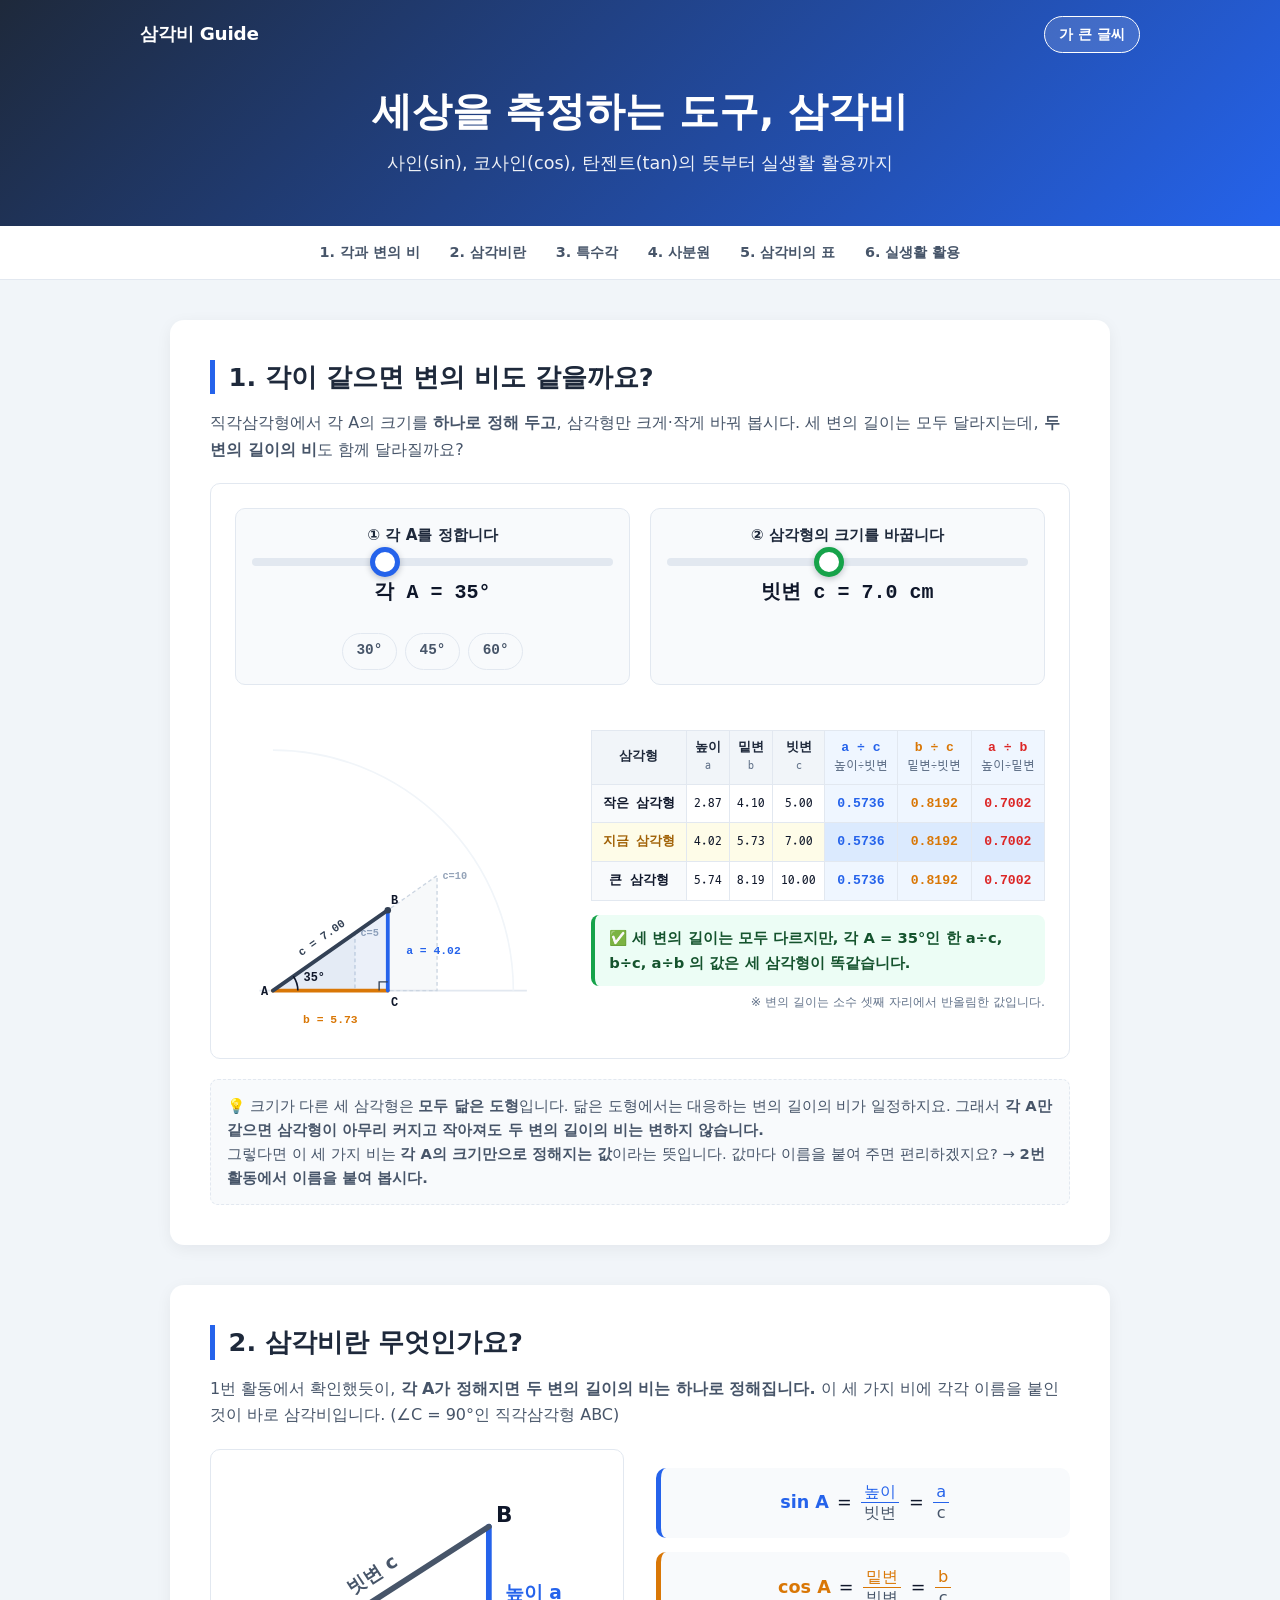
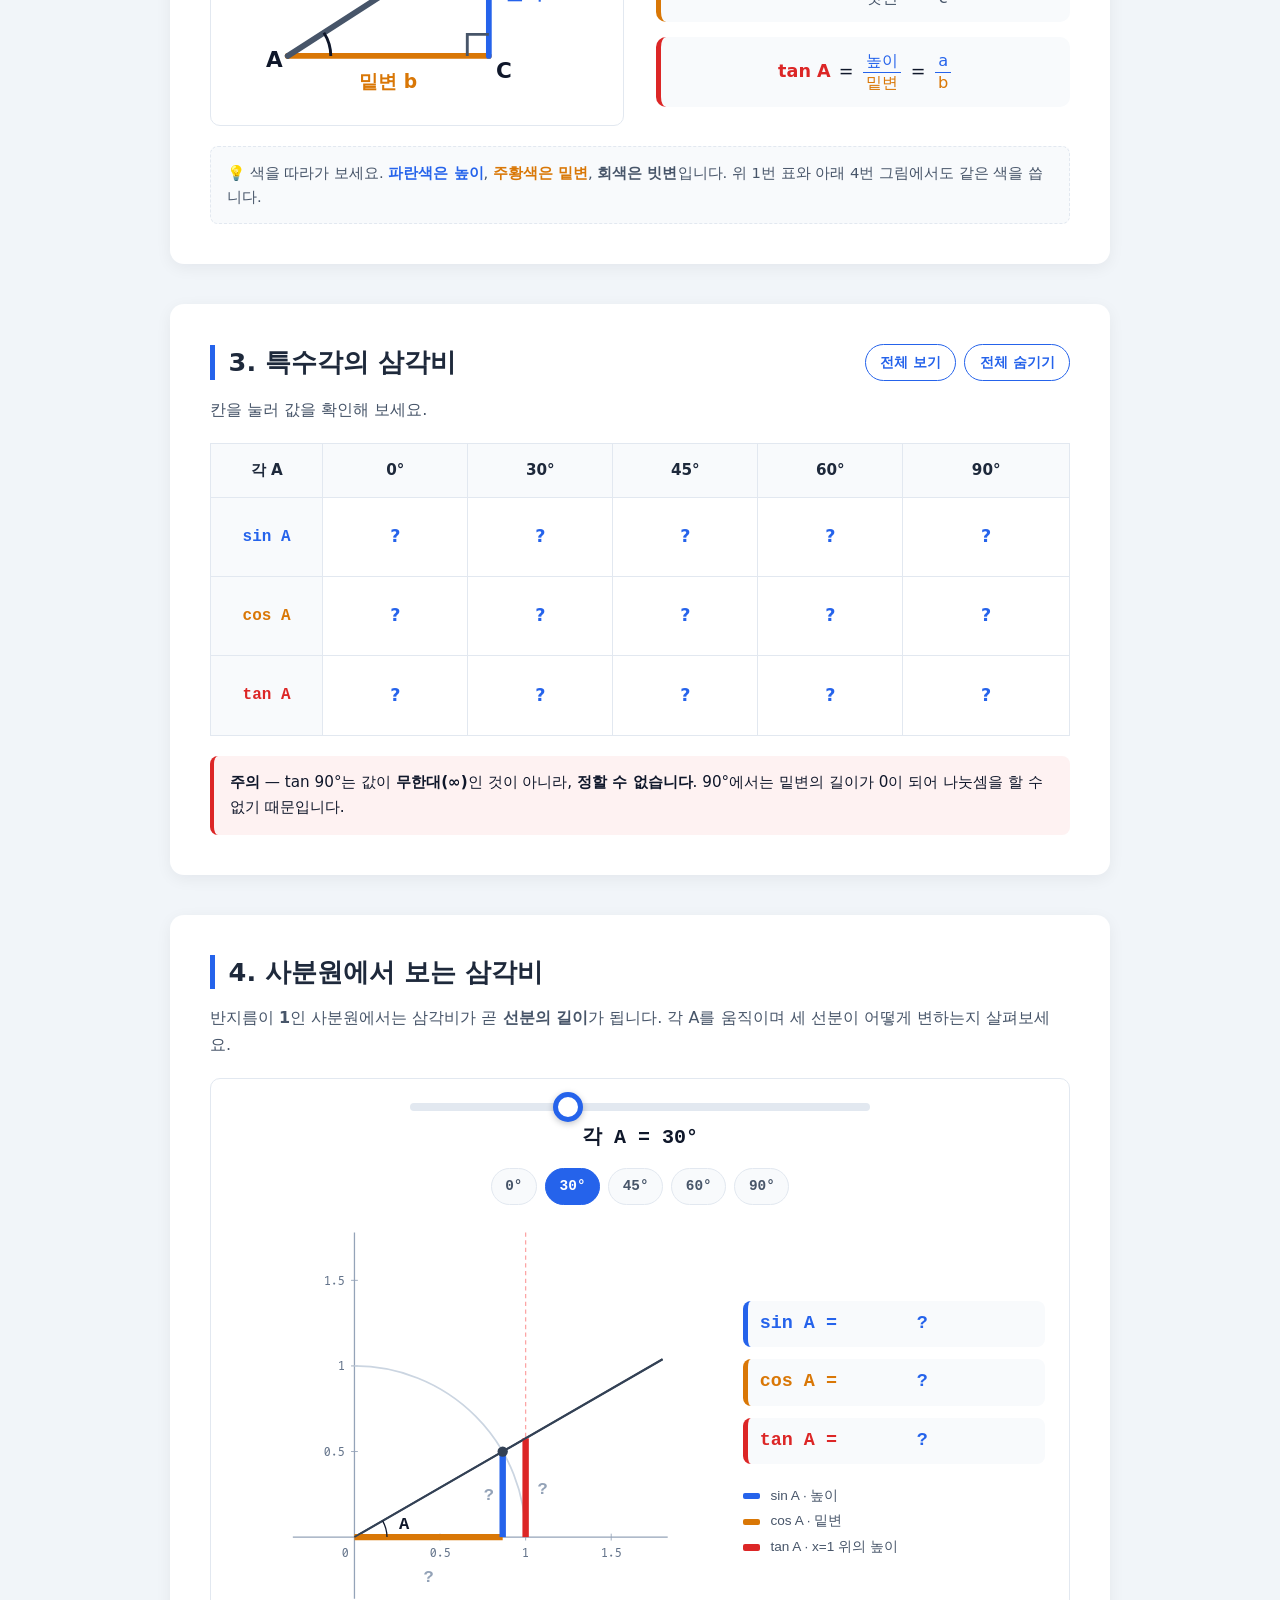
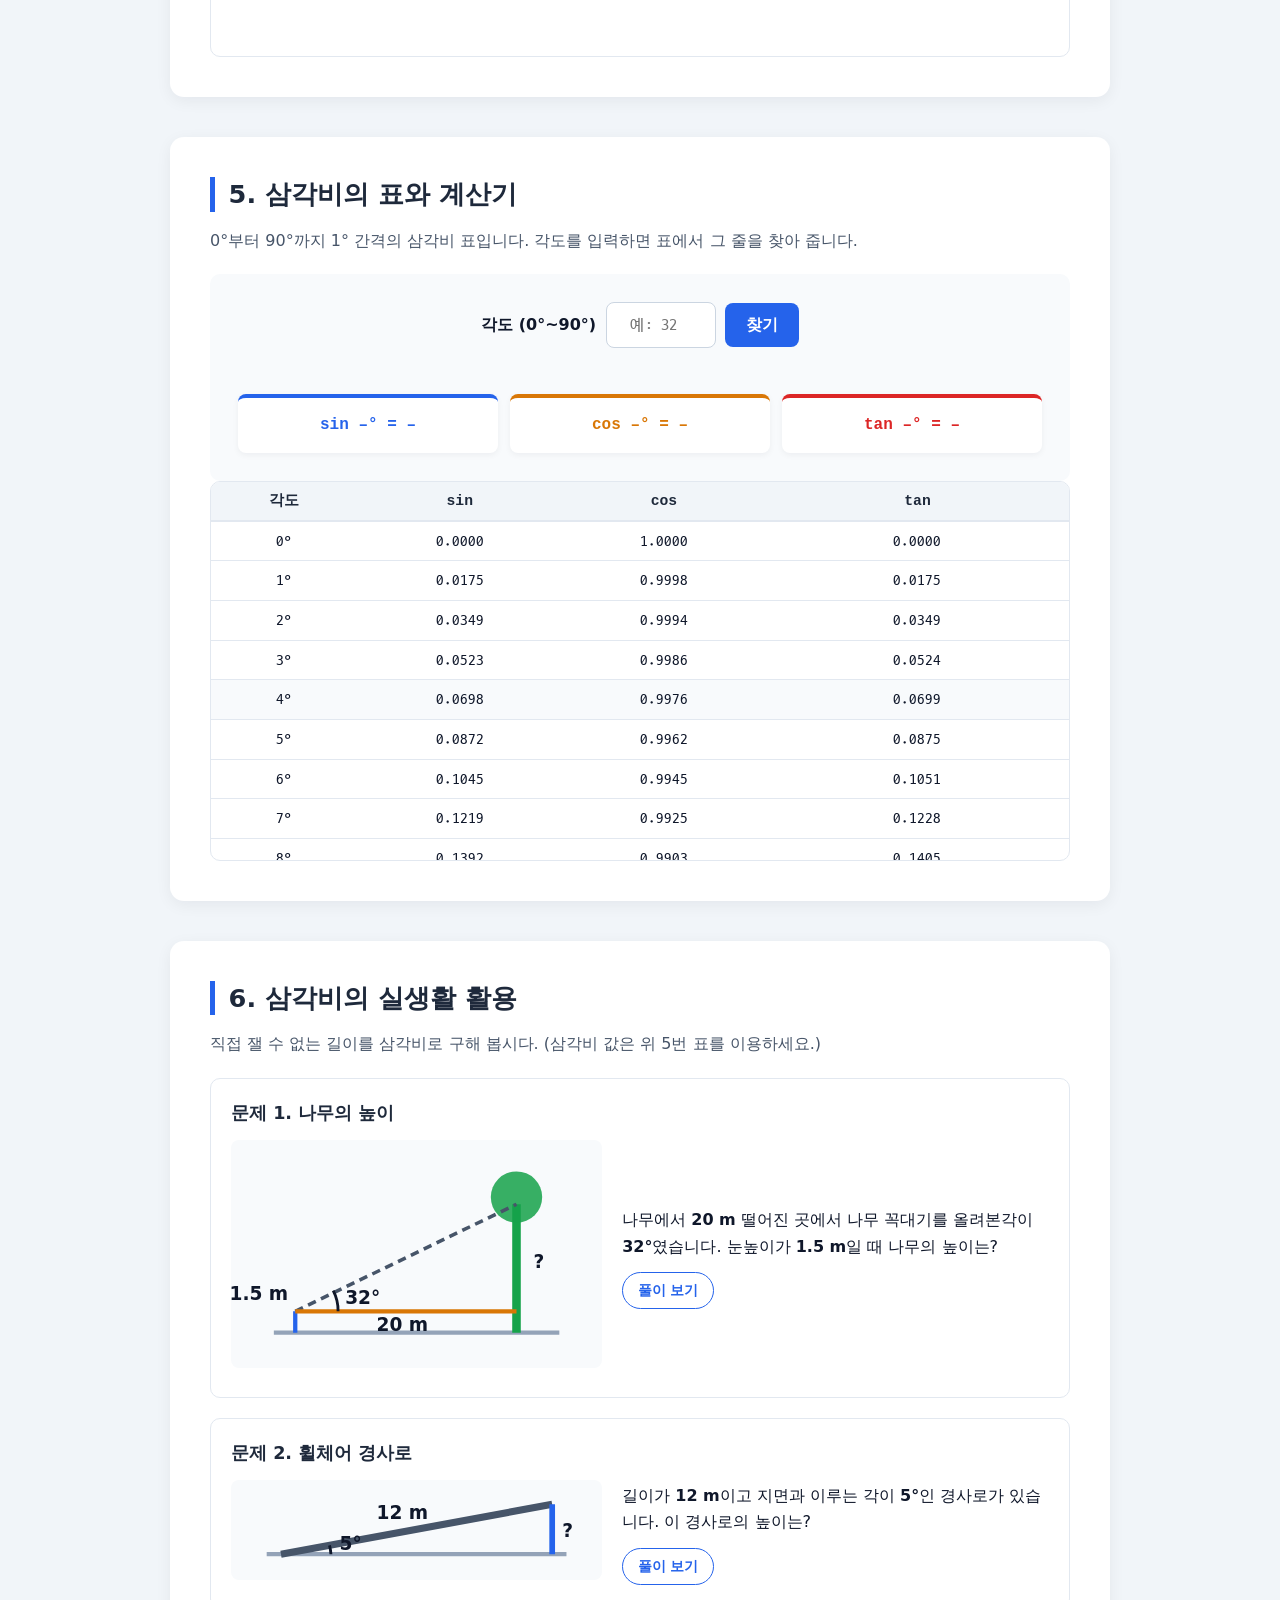
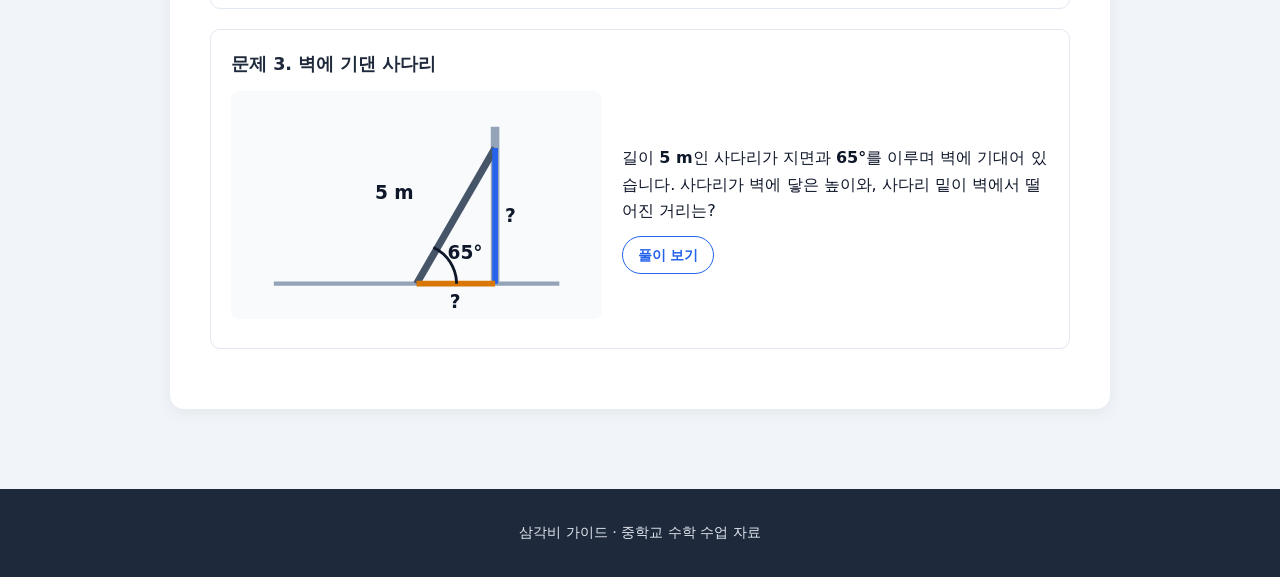
==== commit e7acca42: "Add files via upload" ====
--- a/index.html
+++ b/index.html
@@ -19,8 +19,8 @@
     </header>
 
     <nav class="section-nav" aria-label="목차">
-        <a href="#definition">1. 삼각비란</a>
-        <a href="#similar">2. 크기와 비</a>
+        <a href="#similar">1. 각과 변의 비</a>
+        <a href="#definition">2. 삼각비란</a>
         <a href="#values">3. 특수각</a>
         <a href="#trends">4. 사분원</a>
         <a href="#tables">5. 삼각비의 표</a>
@@ -28,10 +28,66 @@
     </nav>
 
     <main>
-        <!-- ============ 1. 정의 ============ -->
+        <!-- ============ 1. 각과 변의 비 (탐구) ============ -->
+        <section id="similar" class="container">
+            <h2>1. 각이 같으면 변의 비도 같을까요?</h2>
+            <p class="lead">직각삼각형에서 각 A의 크기를 <b>하나로 정해 두고</b>, 삼각형만 크게·작게 바꿔 봅시다. 세 변의 길이는 모두 달라지는데, <b>두 변의 길이의 비</b>도 함께 달라질까요?</p>
+
+            <div class="trend-box">
+                <div class="sim-controls">
+                    <div class="ctrl">
+                        <label for="sim-angle">① 각 A를 정합니다</label>
+                        <input type="range" id="sim-angle" class="slider" min="10" max="80" value="35" step="1">
+                        <div class="angle-display">각 A = <span id="sim-angle-out">35</span>°</div>
+                        <div class="btn-row center">
+                            <button type="button" class="chip sim-chip" data-angle="30">30°</button>
+                            <button type="button" class="chip sim-chip" data-angle="45">45°</button>
+                            <button type="button" class="chip sim-chip" data-angle="60">60°</button>
+                        </div>
+                    </div>
+                    <div class="ctrl">
+                        <label for="sim-size">② 삼각형의 크기를 바꿉니다</label>
+                        <input type="range" id="sim-size" class="slider size" min="3" max="12" value="7" step="0.5">
+                        <div class="angle-display">빗변 c = <span id="sim-size-out">7.0</span> cm</div>
+                    </div>
+                </div>
+
+                <div class="sim-visual">
+                    <div class="viz-wrapper">
+                        <svg id="sim-svg" viewBox="0 0 620 600" preserveAspectRatio="xMidYMid meet" role="img"
+                             aria-label="각 A가 같고 크기만 다른 세 직각삼각형"></svg>
+                    </div>
+                    <div class="sim-side">
+                        <p class="scroll-hint" aria-hidden="true">← 표를 옆으로 밀 수 있어요 →</p>
+                        <div class="table-wrapper">
+                            <table class="sim-table">
+                                <thead>
+                                    <tr>
+                                        <th scope="col">삼각형</th>
+                                        <th scope="col">높이<br><span class="sm">a</span></th>
+                                        <th scope="col">밑변<br><span class="sm">b</span></th>
+                                        <th scope="col">빗변<br><span class="sm">c</span></th>
+                                        <th scope="col" class="ratio rsin">a ÷ c<br><span class="sm">높이÷빗변</span></th>
+                                        <th scope="col" class="ratio rcos">b ÷ c<br><span class="sm">밑변÷빗변</span></th>
+                                        <th scope="col" class="ratio rtan">a ÷ b<br><span class="sm">높이÷밑변</span></th>
+                                    </tr>
+                                </thead>
+                                <tbody id="sim-tbody"></tbody>
+                            </table>
+                        </div>
+                        <p class="sim-conclusion" id="sim-conclusion"></p>
+                        <p class="sim-foot">※ 변의 길이는 소수 셋째 자리에서 반올림한 값입니다.</p>
+                    </div>
+                </div>
+            </div>
+
+            <p class="tip">💡 크기가 다른 세 삼각형은 <b>모두 닮은 도형</b>입니다. 닮은 도형에서는 대응하는 변의 길이의 비가 일정하지요. 그래서 <b>각 A만 같으면 삼각형이 아무리 커지고 작아져도 두 변의 길이의 비는 변하지 않습니다.</b><br>그렇다면 이 세 가지 비는 <b>각 A의 크기만으로 정해지는 값</b>이라는 뜻입니다. 값마다 이름을 붙여 주면 편리하겠지요? → <b>2번 활동에서 이름을 붙여 봅시다.</b></p>
+        </section>
+
+        <!-- ============ 2. 정의 ============ -->
         <section id="definition" class="container">
-            <h2>1. 삼각비란 무엇인가요?</h2>
-            <p class="lead">∠C = 90°인 직각삼각형 ABC에서, <b>∠A에 대한 두 변의 길이의 비</b>를 삼각비라고 합니다.</p>
+            <h2>2. 삼각비란 무엇인가요?</h2>
+            <p class="lead">1번 활동에서 확인했듯이, <b>각 A가 정해지면 두 변의 길이의 비는 하나로 정해집니다.</b> 이 세 가지 비에 각각 이름을 붙인 것이 바로 삼각비입니다. (∠C = 90°인 직각삼각형 ABC)</p>
             <div class="definition-grid">
                 <div class="svg-container">
                     <svg viewBox="0 0 270 175" class="def-svg" role="img"
@@ -81,63 +137,7 @@
                     </div>
                 </div>
             </div>
-            <p class="tip">💡 색을 따라가 보세요. <span class="hi b">파란색은 높이</span>, <span class="ba b">주황색은 밑변</span>, <span class="hy b">회색은 빗변</span>입니다. 아래 4번 그림에서도 같은 색을 씁니다.</p>
-        </section>
-
-        <!-- ============ 2. 크기와 비 ============ -->
-        <section id="similar" class="container">
-            <h2>2. 크기가 달라져도 비는 같을까요?</h2>
-            <p class="lead">각 A의 크기를 <b>하나로 정해 두고</b>, 삼각형만 크게·작게 바꿔 봅시다. 세 변의 길이는 달라지는데 <b>두 변의 길이의 비</b>는 어떻게 될까요?</p>
-
-            <div class="trend-box">
-                <div class="sim-controls">
-                    <div class="ctrl">
-                        <label for="sim-angle">① 각 A를 정합니다</label>
-                        <input type="range" id="sim-angle" class="slider" min="10" max="80" value="35" step="1">
-                        <div class="angle-display">각 A = <span id="sim-angle-out">35</span>°</div>
-                        <div class="btn-row center">
-                            <button type="button" class="chip sim-chip" data-angle="30">30°</button>
-                            <button type="button" class="chip sim-chip" data-angle="45">45°</button>
-                            <button type="button" class="chip sim-chip" data-angle="60">60°</button>
-                        </div>
-                    </div>
-                    <div class="ctrl">
-                        <label for="sim-size">② 삼각형의 크기를 바꿉니다</label>
-                        <input type="range" id="sim-size" class="slider size" min="3" max="12" value="7" step="0.5">
-                        <div class="angle-display">빗변 c = <span id="sim-size-out">7.0</span> cm</div>
-                    </div>
-                </div>
-
-                <div class="sim-visual">
-                    <div class="viz-wrapper">
-                        <svg id="sim-svg" viewBox="0 0 620 600" preserveAspectRatio="xMidYMid meet" role="img"
-                             aria-label="각 A가 같고 크기만 다른 세 직각삼각형"></svg>
-                    </div>
-                    <div class="sim-side">
-                        <p class="scroll-hint" aria-hidden="true">← 표를 옆으로 밀 수 있어요 →</p>
-                        <div class="table-wrapper">
-                            <table class="sim-table">
-                                <thead>
-                                    <tr>
-                                        <th scope="col">삼각형</th>
-                                        <th scope="col">높이<br><span class="sm">a</span></th>
-                                        <th scope="col">밑변<br><span class="sm">b</span></th>
-                                        <th scope="col">빗변<br><span class="sm">c</span></th>
-                                        <th scope="col" class="ratio rsin">a ÷ c<br><span class="sm">sin A</span></th>
-                                        <th scope="col" class="ratio rcos">b ÷ c<br><span class="sm">cos A</span></th>
-                                        <th scope="col" class="ratio rtan">a ÷ b<br><span class="sm">tan A</span></th>
-                                    </tr>
-                                </thead>
-                                <tbody id="sim-tbody"></tbody>
-                            </table>
-                        </div>
-                        <p class="sim-conclusion" id="sim-conclusion"></p>
-                        <p class="sim-foot">※ 변의 길이는 소수 셋째 자리에서 반올림한 값입니다.</p>
-                    </div>
-                </div>
-            </div>
-
-            <p class="tip">💡 크기가 다른 세 삼각형은 <b>모두 닮은 도형</b>입니다. 닮은 도형에서는 대응하는 변의 길이의 비가 일정하기 때문에, <b>각 A만 같으면 삼각형이 아무리 커지고 작아져도 삼각비의 값은 변하지 않습니다.</b> 그래서 삼각비는 "각의 크기만으로 정해지는 값"입니다.</p>
+            <p class="tip">💡 색을 따라가 보세요. <span class="hi b">파란색은 높이</span>, <span class="ba b">주황색은 밑변</span>, <span class="hy b">회색은 빗변</span>입니다. 위 1번 표와 아래 4번 그림에서도 같은 색을 씁니다.</p>
         </section>
 
         <!-- ============ 3. 특수각 ============ -->
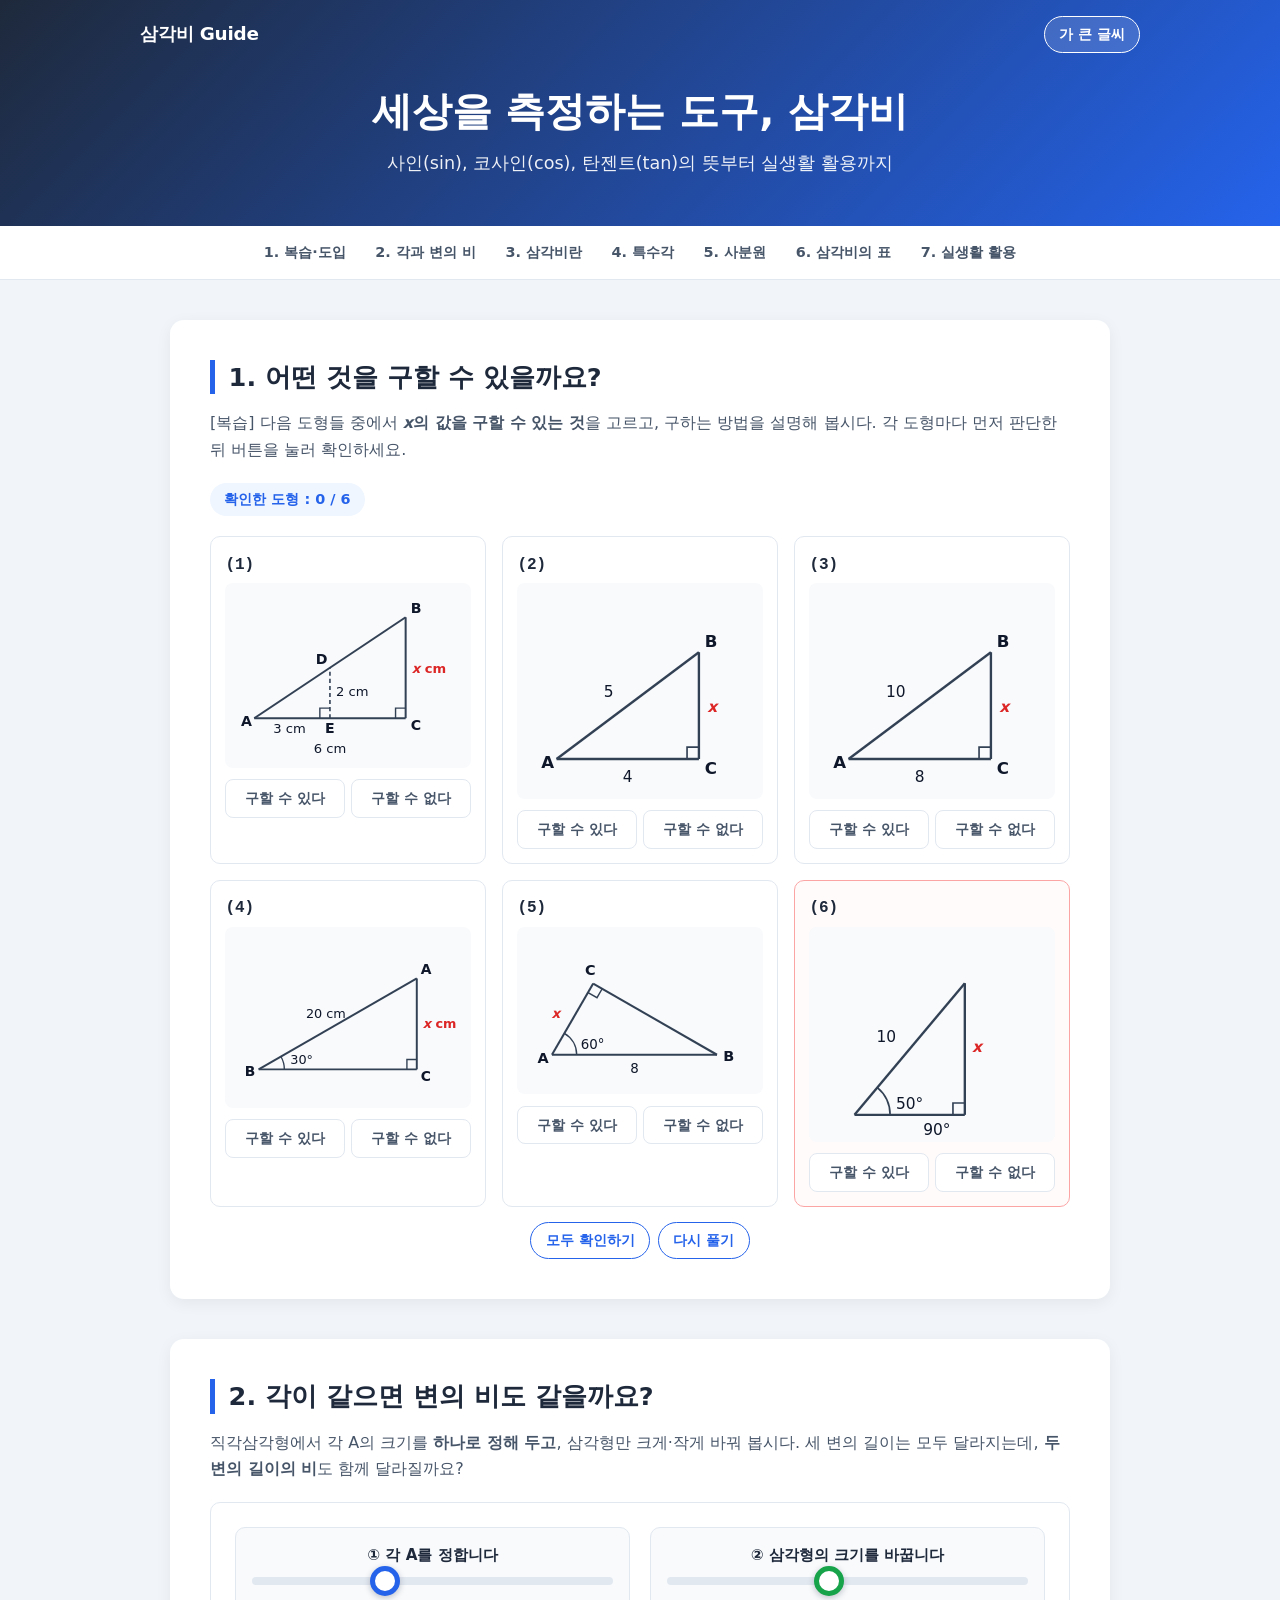
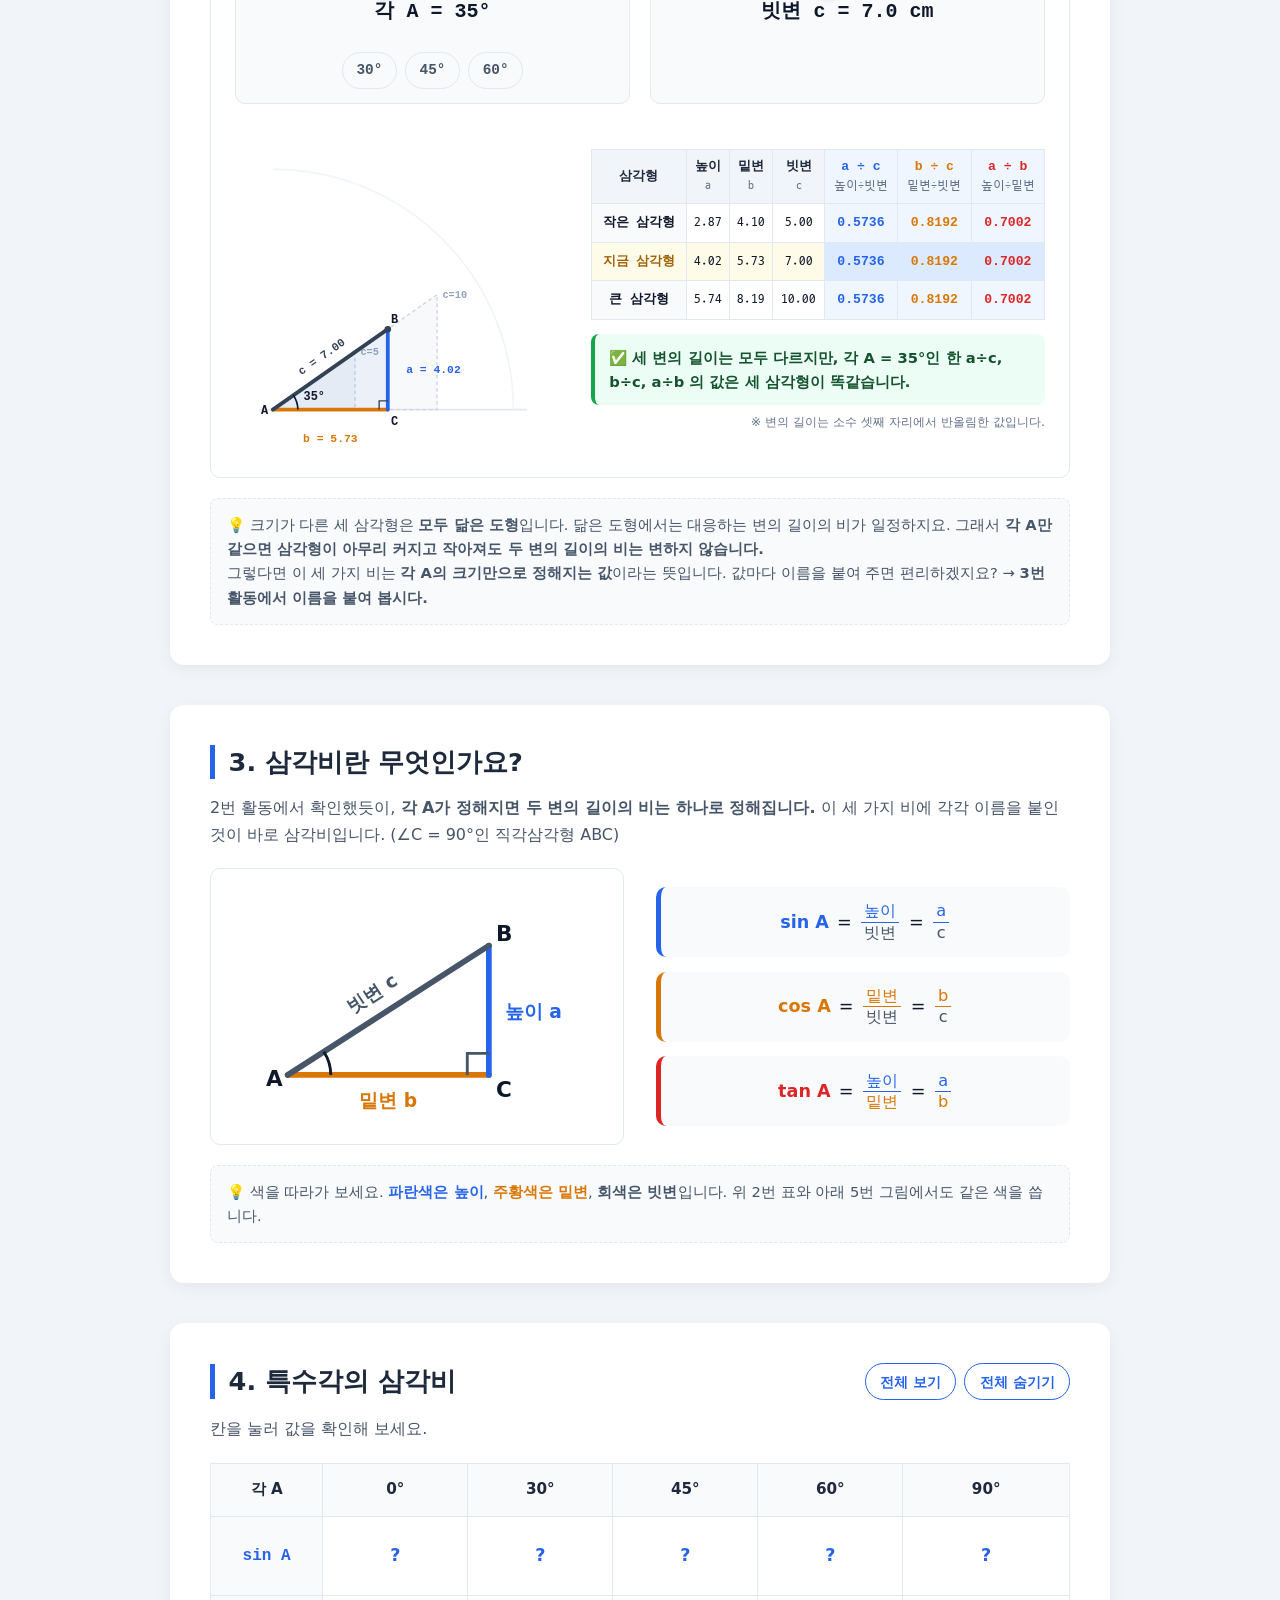
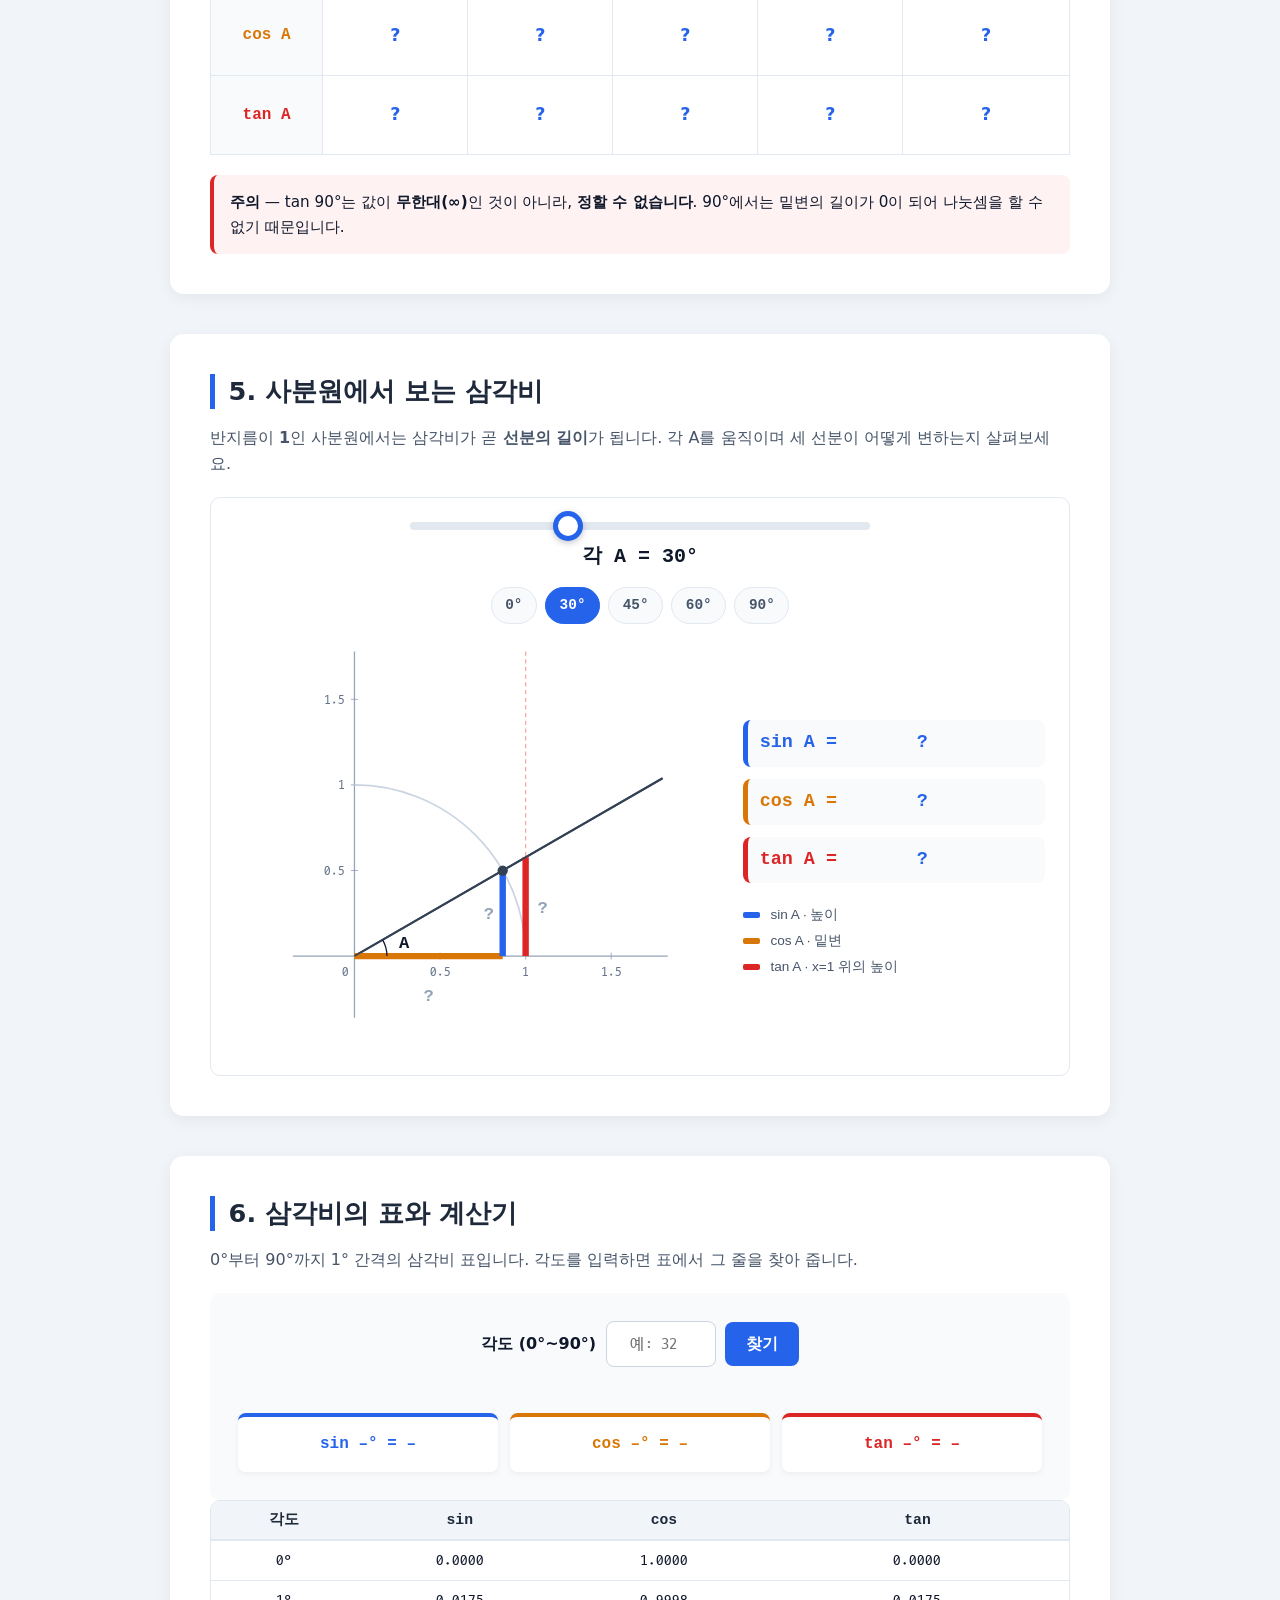
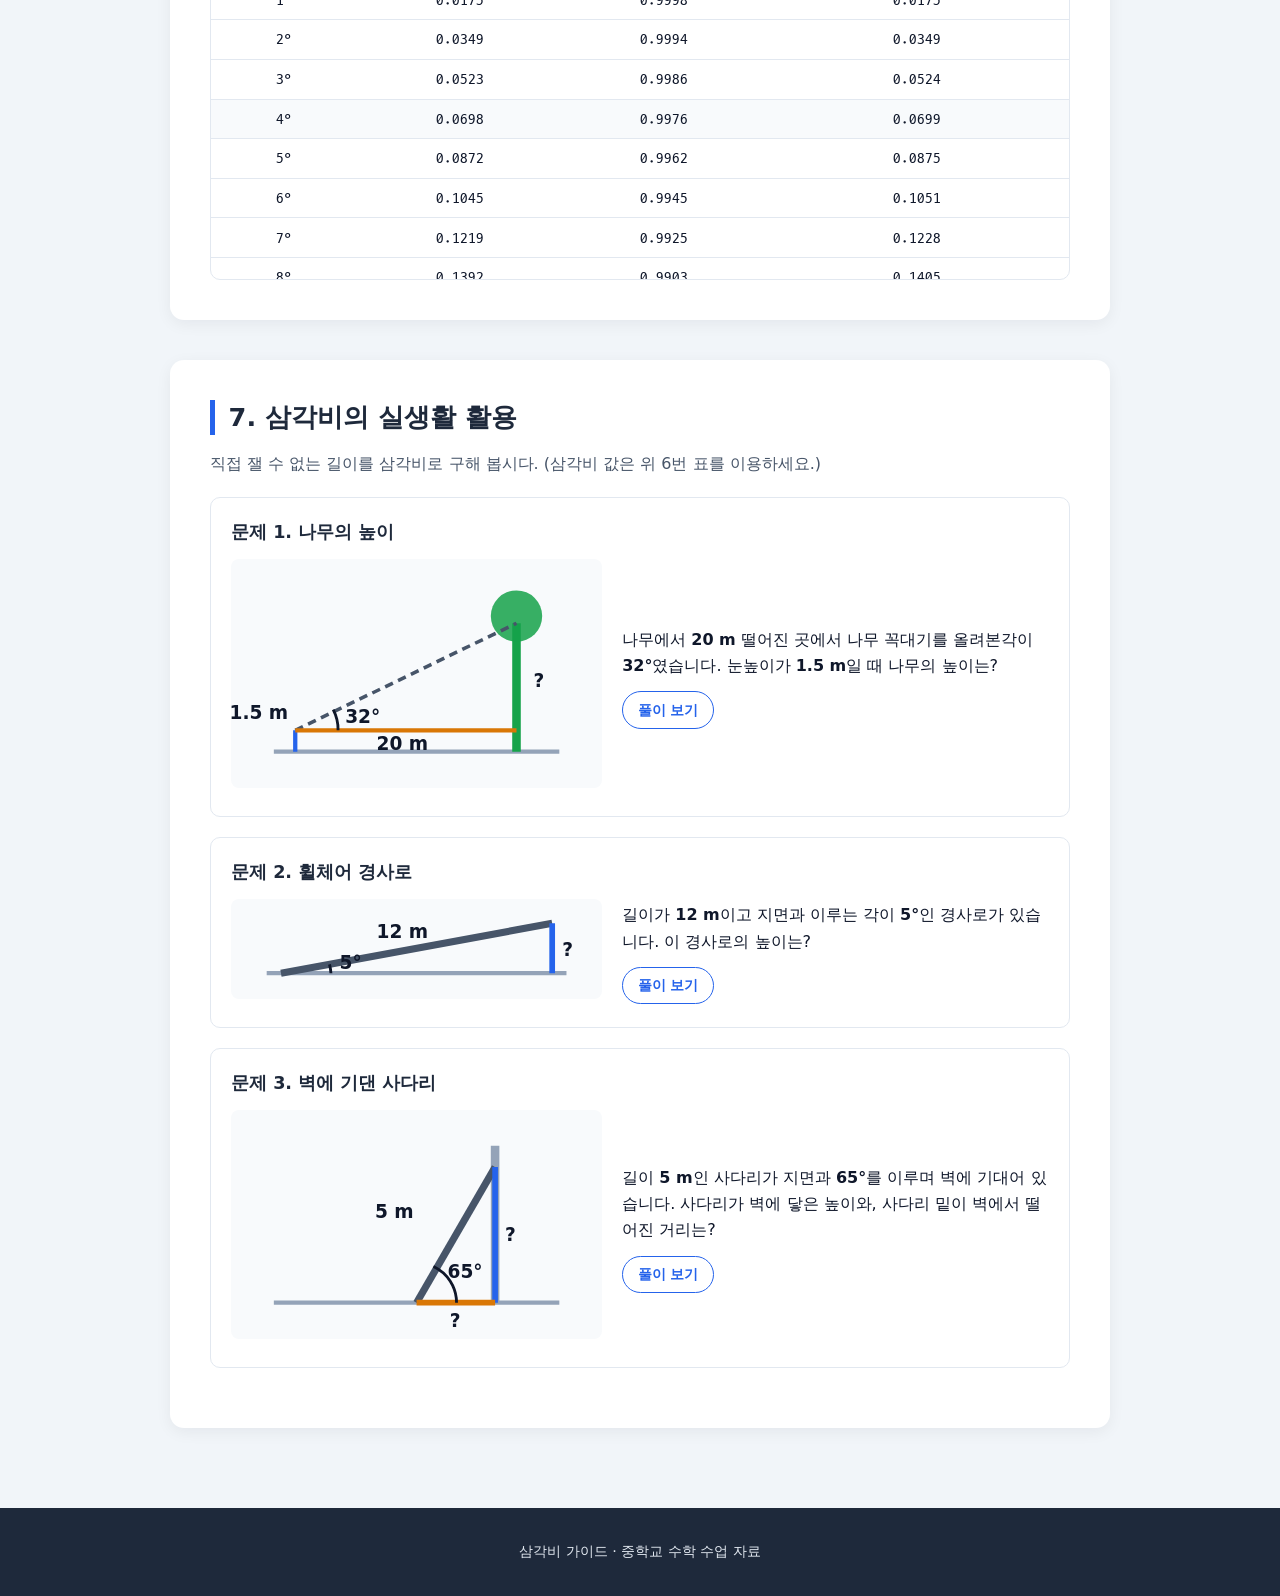
==== commit 493bbff8: "Add files via upload" ====
--- a/index.html
+++ b/index.html
@@ -19,18 +19,218 @@
     </header>
 
     <nav class="section-nav" aria-label="목차">
-        <a href="#similar">1. 각과 변의 비</a>
-        <a href="#definition">2. 삼각비란</a>
-        <a href="#values">3. 특수각</a>
-        <a href="#trends">4. 사분원</a>
-        <a href="#tables">5. 삼각비의 표</a>
-        <a href="#apply">6. 실생활 활용</a>
+        <a href="#probe">1. 복습·도입</a>
+        <a href="#similar">2. 각과 변의 비</a>
+        <a href="#definition">3. 삼각비란</a>
+        <a href="#values">4. 특수각</a>
+        <a href="#trends">5. 사분원</a>
+        <a href="#tables">6. 삼각비의 표</a>
+        <a href="#apply">7. 실생활 활용</a>
     </nav>
 
     <main>
-        <!-- ============ 1. 각과 변의 비 (탐구) ============ -->
+        <!-- ============ 0. 복습 · 도입 ============ -->
+        <section id="probe" class="container">
+            <h2>1. 어떤 것을 구할 수 있을까요?</h2>
+            <p class="lead">[복습] 다음 도형들 중에서 <b><i>x</i>의 값을 구할 수 있는 것</b>을 고르고, 구하는 방법을 설명해 봅시다. 각 도형마다 먼저 판단한 뒤 버튼을 눌러 확인하세요.</p>
+            <p class="probe-progress" id="probe-progress">확인한 도형 : <b>0</b> / 6</p>
+
+            <div class="probe-grid">
+
+                <!-- (1) 닮음 -->
+                <div class="probe-card" data-no="1" data-answer="yes">
+                    <h4>(1)</h4>
+                    <div class="probe-fig">
+                        <svg viewBox="0 0 235 175" role="img" aria-label="직각삼각형 ABC 안에 작은 직각삼각형 ADE가 있는 그림. AE는 3cm, AC는 6cm, DE는 2cm, BC는 x cm입니다.">
+                            <line x1="25" y1="130" x2="175" y2="130" stroke="#334155" stroke-width="2"/>
+                            <line x1="175" y1="130" x2="175" y2="30" stroke="#334155" stroke-width="2"/>
+                            <line x1="25" y1="130" x2="175" y2="30" stroke="#334155" stroke-width="2"/>
+                            <line x1="100" y1="130" x2="100" y2="80" stroke="#334155" stroke-width="1.6" stroke-dasharray="4 3"/>
+                            <path d="M 90 130 L 90 120 L 100 120" fill="none" stroke="#334155" stroke-width="1.4"/>
+                            <path d="M 165 130 L 165 120 L 175 120" fill="none" stroke="#334155" stroke-width="1.4"/>
+                            <text x="12" y="138" class="pl">A</text>
+                            <text x="180" y="26" class="pl">B</text>
+                            <text x="180" y="142" class="pl">C</text>
+                            <text x="86" y="76" class="pl">D</text>
+                            <text x="100" y="145" class="pl" text-anchor="middle">E</text>
+                            <text x="106" y="108" class="pm">2 cm</text>
+                            <text x="60" y="145" class="pm" text-anchor="middle">3 cm</text>
+                            <text x="100" y="164" class="pm" text-anchor="middle">6 cm</text>
+                            <text x="181" y="85" class="pm px"><tspan font-style="italic">x</tspan> cm</text>
+                        </svg>
+                    </div>
+                    <div class="probe-btns">
+                        <button type="button" class="probe-btn" data-choice="yes">구할 수 있다</button>
+                        <button type="button" class="probe-btn" data-choice="no">구할 수 없다</button>
+                    </div>
+                    <div class="probe-feedback" data-tag="닮음">
+                        <b>⭕ 구할 수 있습니다 — 닮음</b>
+                        <p>△ADE와 △ABC는 두 각이 같으므로 닮음입니다.<br>
+                        AE : AC = 3 : 6 = 1 : 2 이므로 DE : BC = 1 : 2,<br>
+                        따라서 <i>x</i> = 2 × 2 = <b>4 (cm)</b></p>
+                    </div>
+                </div>
+
+                <!-- (2) 피타고라스 -->
+                <div class="probe-card" data-no="2" data-answer="yes">
+                    <h4>(2)</h4>
+                    <div class="probe-fig">
+                        <svg viewBox="0 0 200 175" role="img" aria-label="각 C가 직각인 직각삼각형 ABC. AB는 5, AC는 4, BC는 x입니다.">
+                            <line x1="30" y1="145" x2="150" y2="145" stroke="#334155" stroke-width="2"/>
+                            <line x1="150" y1="145" x2="150" y2="55" stroke="#334155" stroke-width="2"/>
+                            <line x1="30" y1="145" x2="150" y2="55" stroke="#334155" stroke-width="2"/>
+                            <path d="M 140 145 L 140 135 L 150 135" fill="none" stroke="#334155" stroke-width="1.4"/>
+                            <text x="17" y="153" class="pl">A</text>
+                            <text x="155" y="51" class="pl">B</text>
+                            <text x="155" y="158" class="pl">C</text>
+                            <text x="78" y="93" class="pm" text-anchor="end">5</text>
+                            <text x="90" y="164" class="pm" text-anchor="middle">4</text>
+                            <text x="157" y="105" class="pm px" font-style="italic">x</text>
+                        </svg>
+                    </div>
+                    <div class="probe-btns">
+                        <button type="button" class="probe-btn" data-choice="yes">구할 수 있다</button>
+                        <button type="button" class="probe-btn" data-choice="no">구할 수 없다</button>
+                    </div>
+                    <div class="probe-feedback" data-tag="피타고라스 정리">
+                        <b>⭕ 구할 수 있습니다 — 피타고라스 정리</b>
+                        <p>직각을 낀 두 변과 빗변 중 <b>두 변의 길이</b>를 알고 있습니다.<br>
+                        <i>x</i> = √(5² − 4²) = √9 = <b>3</b></p>
+                    </div>
+                </div>
+
+                <!-- (3) 피타고라스 -->
+                <div class="probe-card" data-no="3" data-answer="yes">
+                    <h4>(3)</h4>
+                    <div class="probe-fig">
+                        <svg viewBox="0 0 200 175" role="img" aria-label="각 C가 직각인 직각삼각형 ABC. AB는 10, AC는 8, BC는 x입니다.">
+                            <line x1="30" y1="145" x2="150" y2="145" stroke="#334155" stroke-width="2"/>
+                            <line x1="150" y1="145" x2="150" y2="55" stroke="#334155" stroke-width="2"/>
+                            <line x1="30" y1="145" x2="150" y2="55" stroke="#334155" stroke-width="2"/>
+                            <path d="M 140 145 L 140 135 L 150 135" fill="none" stroke="#334155" stroke-width="1.4"/>
+                            <text x="17" y="153" class="pl">A</text>
+                            <text x="155" y="51" class="pl">B</text>
+                            <text x="155" y="158" class="pl">C</text>
+                            <text x="78" y="93" class="pm" text-anchor="end">10</text>
+                            <text x="90" y="164" class="pm" text-anchor="middle">8</text>
+                            <text x="157" y="105" class="pm px" font-style="italic">x</text>
+                        </svg>
+                    </div>
+                    <div class="probe-btns">
+                        <button type="button" class="probe-btn" data-choice="yes">구할 수 있다</button>
+                        <button type="button" class="probe-btn" data-choice="no">구할 수 없다</button>
+                    </div>
+                    <div class="probe-feedback" data-tag="피타고라스 정리">
+                        <b>⭕ 구할 수 있습니다 — 피타고라스 정리</b>
+                        <p><i>x</i> = √(10² − 8²) = √36 = <b>6</b></p>
+                    </div>
+                </div>
+
+                <!-- (4) 30도 -->
+                <div class="probe-card" data-no="4" data-answer="yes">
+                    <h4>(4)</h4>
+                    <div class="probe-fig">
+                        <svg viewBox="0 0 240 175" role="img" aria-label="각 C가 직각이고 각 B가 30도인 직각삼각형. AB는 20cm, AC는 x cm입니다.">
+                            <line x1="30" y1="140" x2="190" y2="140" stroke="#334155" stroke-width="2"/>
+                            <line x1="190" y1="140" x2="190" y2="48" stroke="#334155" stroke-width="2"/>
+                            <line x1="30" y1="140" x2="190" y2="48" stroke="#334155" stroke-width="2"/>
+                            <path d="M 180 140 L 180 130 L 190 130" fill="none" stroke="#334155" stroke-width="1.4"/>
+                            <path d="M 56 140 A 26 26 0 0 0 52.5 127" fill="none" stroke="#334155" stroke-width="1.4"/>
+                            <text x="194" y="44" class="pl">A</text>
+                            <text x="16" y="147" class="pl">B</text>
+                            <text x="194" y="152" class="pl">C</text>
+                            <text x="98" y="88" class="pm" text-anchor="middle">20 cm</text>
+                            <text x="62" y="135" class="pm">30°</text>
+                            <text x="196" y="98" class="pm px"><tspan font-style="italic">x</tspan> cm</text>
+                        </svg>
+                    </div>
+                    <div class="probe-btns">
+                        <button type="button" class="probe-btn" data-choice="yes">구할 수 있다</button>
+                        <button type="button" class="probe-btn" data-choice="no">구할 수 없다</button>
+                    </div>
+                    <div class="probe-feedback" data-tag="30°·60°의 성질">
+                        <b>⭕ 구할 수 있습니다 — 특별한 각 30°</b>
+                        <p>한 각이 30°인 직각삼각형은 <b>정삼각형을 반으로 자른 모양</b>입니다.<br>
+                        30°의 대변은 빗변의 절반이므로 <i>x</i> = 20 ÷ 2 = <b>10 (cm)</b></p>
+                    </div>
+                </div>
+
+                <!-- (5) 60도 -->
+                <div class="probe-card" data-no="5" data-answer="yes">
+                    <h4>(5)</h4>
+                    <div class="probe-fig">
+                        <svg viewBox="0 0 230 155" role="img" aria-label="각 C가 직각이고 각 A가 60도인 직각삼각형. AB는 8, AC는 x입니다.">
+                            <line x1="30" y1="120" x2="190" y2="120" stroke="#334155" stroke-width="2"/>
+                            <line x1="30" y1="120" x2="70" y2="51" stroke="#334155" stroke-width="2"/>
+                            <line x1="70" y1="51" x2="190" y2="120" stroke="#334155" stroke-width="2"/>
+                            <path d="M 65 59.7 L 73.7 64.7 L 78.7 56" fill="none" stroke="#334155" stroke-width="1.4"/>
+                            <path d="M 54 120 A 24 24 0 0 0 42 99.2" fill="none" stroke="#334155" stroke-width="1.4"/>
+                            <text x="16" y="128" class="pl">A</text>
+                            <text x="196" y="126" class="pl">B</text>
+                            <text x="62" y="43" class="pl">C</text>
+                            <text x="110" y="138" class="pm" text-anchor="middle">8</text>
+                            <text x="58" y="114" class="pm">60°</text>
+                            <text x="38" y="84" class="pm px" text-anchor="end" font-style="italic">x</text>
+                        </svg>
+                    </div>
+                    <div class="probe-btns">
+                        <button type="button" class="probe-btn" data-choice="yes">구할 수 있다</button>
+                        <button type="button" class="probe-btn" data-choice="no">구할 수 없다</button>
+                    </div>
+                    <div class="probe-feedback" data-tag="30°·60°의 성질">
+                        <b>⭕ 구할 수 있습니다 — 특별한 각 60°</b>
+                        <p>∠A = 60°이므로 나머지 각 ∠B = 30°입니다.<br>
+                        30°의 대변인 <span style="white-space:nowrap">AC</span>는 빗변 AB의 절반이므로 <i>x</i> = 8 ÷ 2 = <b>4</b></p>
+                    </div>
+                </div>
+
+                <!-- (6) 50도 - 구할 수 없음 -->
+                <div class="probe-card probe-key" data-no="6" data-answer="no">
+                    <h4>(6)</h4>
+                    <div class="probe-fig">
+                        <svg viewBox="0 0 200 175" role="img" aria-label="한 각이 50도이고 빗변이 10인 직각삼각형. 세로 변의 길이가 x입니다.">
+                            <line x1="35" y1="155" x2="128" y2="155" stroke="#334155" stroke-width="2"/>
+                            <line x1="128" y1="155" x2="128" y2="44" stroke="#334155" stroke-width="2"/>
+                            <line x1="35" y1="155" x2="128" y2="44" stroke="#334155" stroke-width="2"/>
+                            <path d="M 118 155 L 118 145 L 128 145" fill="none" stroke="#334155" stroke-width="1.4"/>
+                            <path d="M 65 155 A 30 30 0 0 0 54.3 132" fill="none" stroke="#334155" stroke-width="1.4"/>
+                            <text x="70" y="94" class="pm" text-anchor="end">10</text>
+                            <text x="134" y="102" class="pm px" font-style="italic">x</text>
+                            <text x="70" y="150" class="pm">50°</text>
+                            <text x="116" y="172" class="pm" text-anchor="end">90°</text>
+                        </svg>
+                    </div>
+                    <div class="probe-btns">
+                        <button type="button" class="probe-btn" data-choice="yes">구할 수 있다</button>
+                        <button type="button" class="probe-btn" data-choice="no">구할 수 없다</button>
+                    </div>
+                    <div class="probe-feedback" data-tag="아직 방법이 없음">
+                        <b>❌ 지금까지 배운 방법으로는 구할 수 없습니다</b>
+                        <p>· 알고 있는 변의 길이가 <b>하나뿐</b>이라 피타고라스 정리를 쓸 수 없습니다.<br>
+                        · 닮은 도형이 함께 주어지지도 않았습니다.<br>
+                        · 50°는 30°·45°·60°처럼 <b>특별한 각이 아니어서</b> 정삼각형·정사각형의 성질도 쓸 수 없습니다.</p>
+                    </div>
+                </div>
+            </div>
+
+            <div class="btn-row center">
+                <button type="button" class="ghost-btn" id="probe-all">모두 확인하기</button>
+                <button type="button" class="ghost-btn" id="probe-reset">다시 풀기</button>
+            </div>
+
+            <div class="probe-summary" id="probe-summary">
+                <h3>정리해 봅시다</h3>
+                <p>(1)~(5)는 <b>닮음</b>, <b>피타고라스 정리</b>, <b>특별한 각(30°·45°·60°)의 성질</b>로 <i>x</i>를 구할 수 있었습니다.<br>
+                하지만 (6)처럼 각이 <b>50°</b>이기만 해도 방법이 없습니다.</p>
+                <p class="q">🤔 그런데 (4)와 (5)에서는 <b>각의 크기 하나만으로</b> "빗변의 절반"이라는 변의 비를 알 수 있었지요.<br>
+                그렇다면 <b>50°에 대해서도 변의 비를 알아낼 수 있다면</b> <i>x</i>를 구할 수 있지 않을까요?<br>
+                → 다음 활동에서 <b>각이 정해지면 변의 비도 정해지는지</b> 확인해 봅시다.</p>
+            </div>
+        </section>
+
+        <!-- ============ 2. 각과 변의 비 (탐구) ============ -->
         <section id="similar" class="container">
-            <h2>1. 각이 같으면 변의 비도 같을까요?</h2>
+            <h2>2. 각이 같으면 변의 비도 같을까요?</h2>
             <p class="lead">직각삼각형에서 각 A의 크기를 <b>하나로 정해 두고</b>, 삼각형만 크게·작게 바꿔 봅시다. 세 변의 길이는 모두 달라지는데, <b>두 변의 길이의 비</b>도 함께 달라질까요?</p>
 
             <div class="trend-box">
@@ -81,13 +281,13 @@
                 </div>
             </div>
 
-            <p class="tip">💡 크기가 다른 세 삼각형은 <b>모두 닮은 도형</b>입니다. 닮은 도형에서는 대응하는 변의 길이의 비가 일정하지요. 그래서 <b>각 A만 같으면 삼각형이 아무리 커지고 작아져도 두 변의 길이의 비는 변하지 않습니다.</b><br>그렇다면 이 세 가지 비는 <b>각 A의 크기만으로 정해지는 값</b>이라는 뜻입니다. 값마다 이름을 붙여 주면 편리하겠지요? → <b>2번 활동에서 이름을 붙여 봅시다.</b></p>
-        </section>
-
-        <!-- ============ 2. 정의 ============ -->
+            <p class="tip">💡 크기가 다른 세 삼각형은 <b>모두 닮은 도형</b>입니다. 닮은 도형에서는 대응하는 변의 길이의 비가 일정하지요. 그래서 <b>각 A만 같으면 삼각형이 아무리 커지고 작아져도 두 변의 길이의 비는 변하지 않습니다.</b><br>그렇다면 이 세 가지 비는 <b>각 A의 크기만으로 정해지는 값</b>이라는 뜻입니다. 값마다 이름을 붙여 주면 편리하겠지요? → <b>3번 활동에서 이름을 붙여 봅시다.</b></p>
+        </section>
+
+        <!-- ============ 3. 정의 ============ -->
         <section id="definition" class="container">
-            <h2>2. 삼각비란 무엇인가요?</h2>
-            <p class="lead">1번 활동에서 확인했듯이, <b>각 A가 정해지면 두 변의 길이의 비는 하나로 정해집니다.</b> 이 세 가지 비에 각각 이름을 붙인 것이 바로 삼각비입니다. (∠C = 90°인 직각삼각형 ABC)</p>
+            <h2>3. 삼각비란 무엇인가요?</h2>
+            <p class="lead">2번 활동에서 확인했듯이, <b>각 A가 정해지면 두 변의 길이의 비는 하나로 정해집니다.</b> 이 세 가지 비에 각각 이름을 붙인 것이 바로 삼각비입니다. (∠C = 90°인 직각삼각형 ABC)</p>
             <div class="definition-grid">
                 <div class="svg-container">
                     <svg viewBox="0 0 270 175" class="def-svg" role="img"
@@ -137,13 +337,13 @@
                     </div>
                 </div>
             </div>
-            <p class="tip">💡 색을 따라가 보세요. <span class="hi b">파란색은 높이</span>, <span class="ba b">주황색은 밑변</span>, <span class="hy b">회색은 빗변</span>입니다. 위 1번 표와 아래 4번 그림에서도 같은 색을 씁니다.</p>
-        </section>
-
-        <!-- ============ 3. 특수각 ============ -->
+            <p class="tip">💡 색을 따라가 보세요. <span class="hi b">파란색은 높이</span>, <span class="ba b">주황색은 밑변</span>, <span class="hy b">회색은 빗변</span>입니다. 위 2번 표와 아래 5번 그림에서도 같은 색을 씁니다.</p>
+        </section>
+
+        <!-- ============ 4. 특수각 ============ -->
         <section id="values" class="container">
             <div class="sec-head">
-                <h2>3. 특수각의 삼각비</h2>
+                <h2>4. 특수각의 삼각비</h2>
                 <div class="btn-row">
                     <button type="button" class="ghost-btn" id="reveal-all">전체 보기</button>
                     <button type="button" class="ghost-btn" id="hide-all">전체 숨기기</button>
@@ -194,9 +394,9 @@
             <p class="note"><b>주의</b> — tan 90°는 값이 <b>무한대(∞)</b>인 것이 아니라, <b>정할 수 없습니다</b>. 90°에서는 밑변의 길이가 0이 되어 나눗셈을 할 수 없기 때문입니다.</p>
         </section>
 
-        <!-- ============ 4. 사분원 ============ -->
+        <!-- ============ 5. 사분원 ============ -->
         <section id="trends" class="container">
-            <h2>4. 사분원에서 보는 삼각비</h2>
+            <h2>5. 사분원에서 보는 삼각비</h2>
             <p class="lead">반지름이 <b>1</b>인 사분원에서는 삼각비가 곧 <b>선분의 길이</b>가 됩니다. 각 A를 움직이며 세 선분이 어떻게 변하는지 살펴보세요.</p>
             <div class="trend-box">
                 <div class="slider-container">
@@ -233,9 +433,9 @@
             </div>
         </section>
 
-        <!-- ============ 5. 삼각비의 표 ============ -->
+        <!-- ============ 6. 삼각비의 표 ============ -->
         <section id="tables" class="container">
-            <h2>5. 삼각비의 표와 계산기</h2>
+            <h2>6. 삼각비의 표와 계산기</h2>
             <p class="lead">0°부터 90°까지 1° 간격의 삼각비 표입니다. 각도를 입력하면 표에서 그 줄을 찾아 줍니다.</p>
             <div class="calc-box">
                 <div class="input-group">
@@ -261,10 +461,10 @@
             </div>
         </section>
 
-        <!-- ============ 6. 실생활 활용 ============ -->
+        <!-- ============ 7. 실생활 활용 ============ -->
         <section id="apply" class="container">
-            <h2>6. 삼각비의 실생활 활용</h2>
-            <p class="lead">직접 잴 수 없는 길이를 삼각비로 구해 봅시다. (삼각비 값은 위 5번 표를 이용하세요.)</p>
+            <h2>7. 삼각비의 실생활 활용</h2>
+            <p class="lead">직접 잴 수 없는 길이를 삼각비로 구해 봅시다. (삼각비 값은 위 6번 표를 이용하세요.)</p>
 
             <article class="problem">
                 <h3>문제 1. 나무의 높이</h3>
--- a/style.css
+++ b/style.css
@@ -277,6 +277,63 @@
     opacity: 1; transition: opacity 0.25s;
 }
 .special-table td.show::after { opacity: 0; }
+
+/* ---------------- 1. 복습 · 도입 ---------------- */
+.probe-progress {
+    font-weight: 700; color: var(--primary);
+    background: #eff6ff; border-radius: 999px;
+    display: inline-block; padding: 0.3rem 0.9rem; font-size: 0.9rem;
+    margin-bottom: 1.25rem;
+}
+.probe-grid {
+    display: grid; grid-template-columns: repeat(3, minmax(0, 1fr)); gap: 1rem;
+}
+@media (max-width: 900px) { .probe-grid { grid-template-columns: repeat(2, minmax(0, 1fr)); } }
+@media (max-width: 600px) { .probe-grid { grid-template-columns: 1fr; } }
+
+.probe-card {
+    border: 1px solid var(--line); border-radius: 10px; padding: 0.9rem;
+    display: flex; flex-direction: column;
+}
+.probe-card.probe-key { border-color: #fca5a5; background: #fffbfb; }
+.probe-card h4 { font-size: 1rem; color: var(--navy); margin-bottom: 0.3rem; font-family: 'D2Coding', monospace; }
+.probe-fig { background: #f8fafc; border-radius: 8px; padding: 0.25rem; }
+.probe-fig svg { width: 100%; height: auto; display: block; }
+.probe-fig .pl { font-size: 14px; font-weight: 700; fill: var(--ink); }
+.probe-fig .pm { font-size: 13px; fill: var(--ink); }
+.probe-fig .px { fill: var(--tan); font-weight: 700; }
+
+.probe-btns { display: flex; gap: 0.4rem; margin-top: 0.7rem; }
+.probe-btn {
+    flex: 1; padding: 0.45rem 0.3rem; font-size: 0.85rem; font-weight: 700;
+    border: 1px solid var(--line); background: #fff; color: var(--ink-soft);
+    border-radius: 8px; transition: all 0.15s;
+}
+.probe-btn:hover { background: #eff6ff; border-color: var(--primary); color: var(--primary); }
+.probe-btn.right { background: #dcfce7; border-color: #16a34a; color: #14532d; }
+.probe-btn.wrong { background: #fee2e2; border-color: var(--tan); color: #7f1d1d; }
+.probe-btn:disabled { cursor: default; }
+.probe-btn:disabled:hover { background: #fff; border-color: var(--line); color: var(--ink-soft); }
+.probe-btn.right:disabled:hover { background: #dcfce7; border-color: #16a34a; color: #14532d; }
+.probe-btn.wrong:disabled:hover { background: #fee2e2; border-color: var(--tan); color: #7f1d1d; }
+
+.probe-feedback {
+    display: none; margin-top: 0.7rem; padding: 0.7rem 0.8rem;
+    background: #f8fafc; border-left: 4px solid var(--primary);
+    border-radius: 8px; font-size: 0.85rem; line-height: 1.65;
+}
+.probe-feedback.open { display: block; }
+.probe-feedback p { margin-top: 0.4rem; }
+.probe-card.probe-key .probe-feedback { border-left-color: var(--tan); background: #fef2f2; }
+
+.probe-summary {
+    display: none; margin-top: 1.5rem; padding: 1.1rem 1.25rem;
+    background: #ecfdf5; border: 1px solid #86efac; border-radius: 10px;
+}
+.probe-summary.open { display: block; }
+.probe-summary h3 { color: #14532d; margin-bottom: 0.6rem; }
+.probe-summary p { margin-bottom: 0.6rem; }
+.probe-summary .q { padding-top: 0.6rem; border-top: 1px dashed #86efac; color: #14532d; }
 
 /* ---------------- 2. 크기와 비 ---------------- */
 .sim-controls {
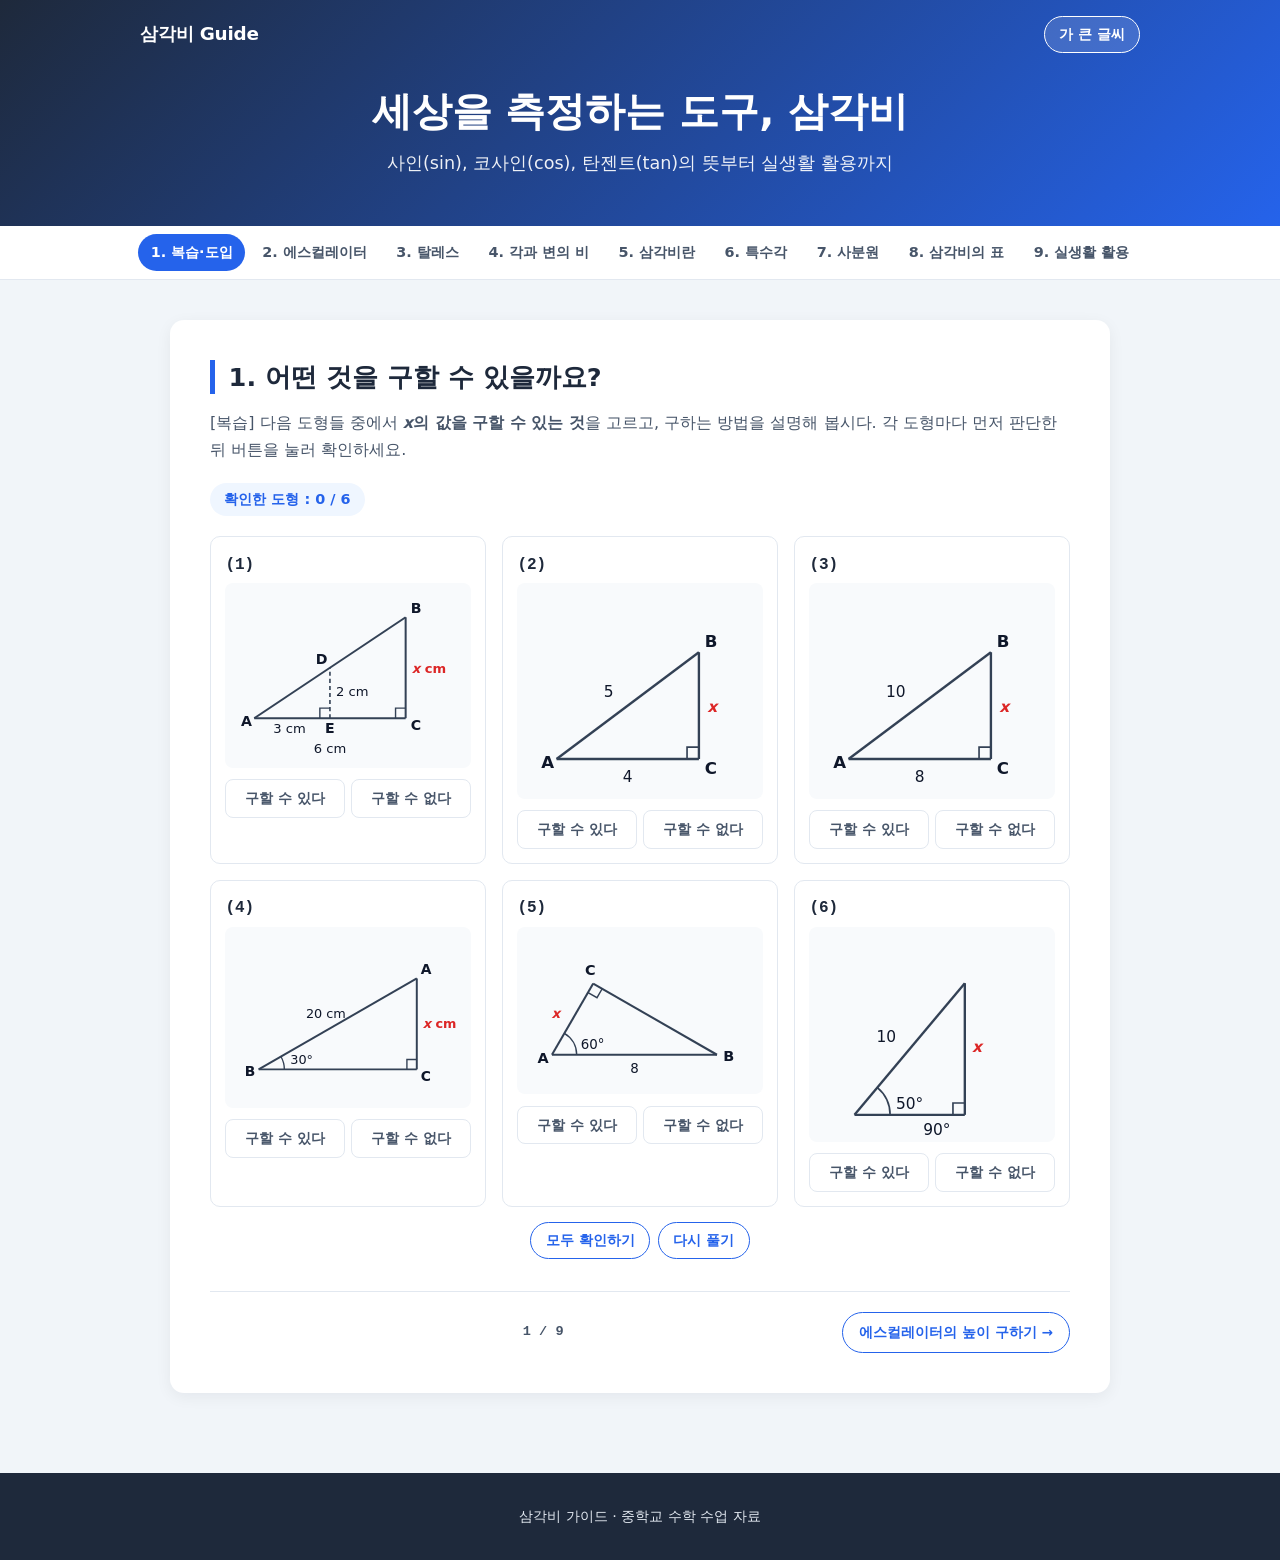
==== commit d3620200: "Add files via upload" ====
--- a/index.html
+++ b/index.html
@@ -20,12 +20,14 @@
 
     <nav class="section-nav" aria-label="목차">
         <a href="#probe">1. 복습·도입</a>
-        <a href="#similar">2. 각과 변의 비</a>
-        <a href="#definition">3. 삼각비란</a>
-        <a href="#values">4. 특수각</a>
-        <a href="#trends">5. 사분원</a>
-        <a href="#tables">6. 삼각비의 표</a>
-        <a href="#apply">7. 실생활 활용</a>
+        <a href="#escalator">2. 에스컬레이터</a>
+        <a href="#thales">3. 탈레스</a>
+        <a href="#similar">4. 각과 변의 비</a>
+        <a href="#definition">5. 삼각비란</a>
+        <a href="#values">6. 특수각</a>
+        <a href="#trends">7. 사분원</a>
+        <a href="#tables">8. 삼각비의 표</a>
+        <a href="#apply">9. 실생활 활용</a>
     </nav>
 
     <main>
@@ -223,14 +225,160 @@
                 <p>(1)~(5)는 <b>닮음</b>, <b>피타고라스 정리</b>, <b>특별한 각(30°·45°·60°)의 성질</b>로 <i>x</i>를 구할 수 있었습니다.<br>
                 하지만 (6)처럼 각이 <b>50°</b>이기만 해도 방법이 없습니다.</p>
                 <p class="q">🤔 그런데 (4)와 (5)에서는 <b>각의 크기 하나만으로</b> "빗변의 절반"이라는 변의 비를 알 수 있었지요.<br>
-                그렇다면 <b>50°에 대해서도 변의 비를 알아낼 수 있다면</b> <i>x</i>를 구할 수 있지 않을까요?<br>
+                그렇다면 <b>50°처럼 특별하지 않은 각에서도</b> 길이를 알아낼 방법이 정말 없을까요?<br>
+                → 다음 활동에서 <b>각도기와 자만으로</b> 에스컬레이터의 높이를 구해 봅시다.</p>
+            </div>
+        </section>
+
+        <!-- ============ 2. 에스컬레이터 (개별과제) ============ -->
+        <section id="escalator" class="container">
+            <h2>2. 에스컬레이터의 높이 구하기</h2>
+            <p class="lead"><b>[개별과제]</b> 에스컬레이터의 시작점과 끝점 사이의 거리는 <b>20 m</b>이고, 지면과 에스컬레이터가 이루는 각이 <b>35°</b>입니다. 에스컬레이터의 높이를 <b>각도기와 자를 이용하여</b> 구해 봅시다.</p>
+
+            <div class="esc-intro">
+                <div class="esc-pic">
+                    <svg viewBox="0 0 420 210" role="img" aria-label="지면과 35도를 이루고 길이가 20미터인 에스컬레이터. 높이를 구하는 문제 그림.">
+                        <line x1="20" y1="175" x2="400" y2="175" stroke="#94a3b8" stroke-width="3"/>
+                        <!-- 에스컬레이터 -->
+                        <line x1="55" y1="175" x2="330" y2="35" stroke="#475569" stroke-width="9" stroke-linecap="round"/>
+                        <line x1="55" y1="175" x2="330" y2="35" stroke="#cbd5e1" stroke-width="3" stroke-dasharray="10 8"/>
+                        <!-- 높이 -->
+                        <line x1="330" y1="175" x2="330" y2="35" stroke="#2563eb" stroke-width="4" stroke-dasharray="7 5"/>
+                        <line x1="55" y1="175" x2="330" y2="175" stroke="#d97706" stroke-width="3"/>
+                        <path d="M 320 175 L 320 165 L 330 165" fill="none" stroke="#334155" stroke-width="2"/>
+                        <path d="M 95 175 A 40 40 0 0 0 87.8 151.1" fill="none" stroke="#0f172a" stroke-width="2"/>
+                        <text x="103" y="168" class="es">35°</text>
+                        <text x="175" y="94" class="es" text-anchor="middle" fill="#334155" transform="rotate(-27, 175, 94)">20 m</text>
+                        <text x="340" y="110" class="es" fill="#2563eb" font-weight="bold">? m</text>
+                        <circle cx="55" cy="175" r="5" fill="#0f172a"/>
+                        <circle cx="330" cy="35" r="5" fill="#0f172a"/>
+                        <text x="40" y="195" class="es">시작점</text>
+                        <text x="336" y="30" class="es">끝점</text>
+                    </svg>
+                </div>
+                <div class="esc-ask">
+                    <p><b>(1)</b> 각도기와 자를 이용하여 이 문제를 해결하려면 어떤 도형을 그려야 할까요?</p>
+                    <p class="hintline">💡 20 m를 종이에 그대로 그릴 수는 없습니다. <b>실제와 닮은 작은 삼각형(축도)</b>을 그린 뒤, 그 그림에서 높이를 재어 실제 길이로 되돌리면 됩니다.</p>
+                </div>
+            </div>
+
+            <h3 class="sub">① 축척을 정해 축도를 그립니다</h3>
+            <div class="trend-box">
+                <div class="btn-row center" id="esc-scales">
+                    <button type="button" class="chip esc-chip" data-mpc="2">1 cm = 2 m</button>
+                    <button type="button" class="chip esc-chip" data-mpc="4">1 cm = 4 m</button>
+                    <button type="button" class="chip esc-chip" data-mpc="5">1 cm = 5 m</button>
+                </div>
+                <p class="esc-plan" id="esc-plan"></p>
+
+                <div class="esc-visual">
+                    <div class="viz-wrapper">
+                        <svg id="esc-svg" viewBox="0 0 560 380" preserveAspectRatio="xMidYMid meet" role="img"
+                             aria-label="축척에 맞추어 그린 축도와, 높이를 잴 수 있는 눈금자"></svg>
+                    </div>
+                    <div class="esc-side">
+                        <h4>② 축도에서 높이를 재어 보세요</h4>
+                        <div class="input-group left">
+                            <label for="esc-measure">잰 높이</label>
+                            <input type="number" id="esc-measure" step="0.1" min="0" max="20" placeholder="예: 5.7">
+                            <span class="unit">cm</span>
+                            <button type="button" id="esc-check">확인</button>
+                        </div>
+                        <p class="err" id="esc-err"></p>
+                        <div class="esc-result" id="esc-result"></div>
+                    </div>
+                </div>
+            </div>
+
+            <h3 class="sub">③ 이 문제의 조건은 1번 활동의 몇 번 도형과 비슷한가요?</h3>
+            <div class="esc-quiz">
+                <div class="btn-row" id="esc-quiz-btns">
+                    <button type="button" class="chip eq-chip" data-pick="1">(1)</button>
+                    <button type="button" class="chip eq-chip" data-pick="2">(2)</button>
+                    <button type="button" class="chip eq-chip" data-pick="3">(3)</button>
+                    <button type="button" class="chip eq-chip" data-pick="4">(4)</button>
+                    <button type="button" class="chip eq-chip" data-pick="5">(5)</button>
+                    <button type="button" class="chip eq-chip" data-pick="6">(6)</button>
+                </div>
+                <div class="esc-quiz-fb" id="esc-quiz-fb"></div>
+            </div>
+        </section>
+
+        <!-- ============ 3. 탈레스 (모둠과제) ============ -->
+        <section id="thales" class="container">
+            <h2>3. 탈레스는 어떻게 피라미드의 높이를 쟀을까?</h2>
+            <p class="lead"><b>[모둠과제]</b> 탈레스는 기원전 620년쯤 그리스 이오니아 해안의 밀레토스에서 태어났습니다. 소금·기름 등을 거래하는 상인으로 많은 재산을 모아 이집트에 유학했고, 그곳에서 수학과 천문학을 배워 <b>짧은 막대 하나로 피라미드의 높이를 알아내</b> 당시 사람들을 놀라게 했습니다.</p>
+
+            <div class="thales-pic">
+                <svg viewBox="0 0 520 230" role="img" aria-label="같은 시각 피라미드의 그림자와 막대의 그림자를 재어 피라미드의 높이를 구하는 그림">
+                    <line x1="20" y1="180" x2="500" y2="180" stroke="#94a3b8" stroke-width="3"/>
+                    <!-- 피라미드 그림자 -->
+                    <polygon points="160,180 260,180 260,187 160,190" fill="#cbd5e1"/>
+                    <!-- 피라미드 -->
+                    <polygon points="110,60 160,180 60,180" fill="#e6cba4" stroke="#b08d57" stroke-width="2"/>
+                    <line x1="110" y1="60" x2="110" y2="180" stroke="#b91c1c" stroke-width="2.5" stroke-dasharray="6 4"/>
+                    <!-- 햇빛 -->
+                    <line x1="110" y1="60" x2="260" y2="180" stroke="#f59e0b" stroke-width="2" stroke-dasharray="8 5"/>
+                    <!-- 막대 -->
+                    <line x1="380" y1="180" x2="380" y2="120" stroke="#2563eb" stroke-width="6" stroke-linecap="round"/>
+                    <polygon points="380,180 455,180 455,186 380,188" fill="#cbd5e1"/>
+                    <line x1="380" y1="120" x2="455" y2="180" stroke="#f59e0b" stroke-width="2" stroke-dasharray="8 5"/>
+                    <text x="110" y="205" class="es" text-anchor="middle">피라미드</text>
+                    <text x="210" y="205" class="es" text-anchor="middle">그림자</text>
+                    <text x="370" y="146" class="es" text-anchor="end" fill="#2563eb" font-weight="bold">막대</text>
+                    <text x="418" y="205" class="es" text-anchor="middle">그림자</text>
+                    <text x="118" y="118" class="es" fill="#b91c1c" font-weight="bold">높이</text>
+                </svg>
+            </div>
+
+            <p class="eqline">피라미드 높이 : 피라미드 그림자 길이 = 막대 길이 : 막대 그림자 길이</p>
+
+            <div class="trend-box">
+                <div class="sim-controls">
+                    <div class="ctrl">
+                        <label for="th-stick">막대의 그림자 길이</label>
+                        <input type="range" id="th-stick" class="slider" min="0.5" max="3" step="0.1" value="1.4">
+                        <div class="angle-display"><span id="th-stick-out">1.4</span> m <span class="tiny">(막대 길이는 1 m)</span></div>
+                    </div>
+                    <div class="ctrl">
+                        <label for="th-pyr">피라미드의 그림자 길이</label>
+                        <input type="range" id="th-pyr" class="slider size" min="80" max="220" step="1" value="200">
+                        <div class="angle-display"><span id="th-pyr-out">200</span> m</div>
+                    </div>
+                </div>
+                <div class="th-calc" id="th-calc"></div>
+            </div>
+
+            <h3 class="sub">탈레스의 방법과 에스컬레이터 방법을 비교해 봅시다</h3>
+            <p class="lead">아래 문장이 <b>공통점</b>인지 <b>차이점</b>인지 골라 보세요.</p>
+            <p class="probe-progress" id="sort-progress">분류한 문장 : <b>0</b> / 8</p>
+            <div class="sort-list" id="sort-list">
+                <div class="sort-item" data-kind="same">직접 재기 어려운 높이를 구하는 방법이다.</div>
+                <div class="sort-item" data-kind="same">닮은 도형의 성질을 이용한다.</div>
+                <div class="sort-item" data-kind="same">대응하는 변의 길이의 비가 일정하다는 점을 쓴다.</div>
+                <div class="sort-item" data-kind="same">직접 잴 수 있는 길이를 재어서 계산으로 구한다.</div>
+                <div class="sort-item" data-kind="diff">탈레스는 햇빛으로 각을 같게 만들었고, 에스컬레이터는 각도기로 각을 정해 그렸다.</div>
+                <div class="sort-item" data-kind="diff">탈레스는 실제 그림자를 재고, 에스컬레이터는 종이에 그린 축도를 잰다.</div>
+                <div class="sort-item" data-kind="diff">탈레스는 각의 크기를 몰라도 되지만, 에스컬레이터는 각의 크기(35°)를 알아야 한다.</div>
+                <div class="sort-item" data-kind="diff">탈레스는 피라미드와 막대를 비교하고, 에스컬레이터는 실제와 축도를 비교한다.</div>
+            </div>
+            <div class="btn-row center">
+                <button type="button" class="ghost-btn" id="sort-all">모두 확인하기</button>
+                <button type="button" class="ghost-btn" id="sort-reset">다시 하기</button>
+            </div>
+
+            <div class="probe-summary" id="sort-summary">
+                <h3>정리해 봅시다</h3>
+                <p>두 방법 모두 <b>닮은 도형에서는 대응하는 변의 길이의 비가 일정하다</b>는 성질을 씁니다. 직접 잴 수 없는 길이를, 잴 수 있는 길이의 <b>비</b>로 바꾸어 구한 것이지요.</p>
+                <p class="q">🤔 그런데 문제를 만날 때마다 축도를 그리고 자로 재는 일은 번거롭습니다.<br>
+                <b>각의 크기만 알면 변의 비를 바로 알 수 있다면</b> 그림을 그리지 않아도 되지 않을까요?<br>
                 → 다음 활동에서 <b>각이 정해지면 변의 비도 정해지는지</b> 확인해 봅시다.</p>
             </div>
         </section>
 
-        <!-- ============ 2. 각과 변의 비 (탐구) ============ -->
+        <!-- ============ 4. 각과 변의 비 (탐구) ============ -->
         <section id="similar" class="container">
-            <h2>2. 각이 같으면 변의 비도 같을까요?</h2>
+            <h2>4. 각이 같으면 변의 비도 같을까요?</h2>
             <p class="lead">직각삼각형에서 각 A의 크기를 <b>하나로 정해 두고</b>, 삼각형만 크게·작게 바꿔 봅시다. 세 변의 길이는 모두 달라지는데, <b>두 변의 길이의 비</b>도 함께 달라질까요?</p>
 
             <div class="trend-box">
@@ -281,13 +429,13 @@
                 </div>
             </div>
 
-            <p class="tip">💡 크기가 다른 세 삼각형은 <b>모두 닮은 도형</b>입니다. 닮은 도형에서는 대응하는 변의 길이의 비가 일정하지요. 그래서 <b>각 A만 같으면 삼각형이 아무리 커지고 작아져도 두 변의 길이의 비는 변하지 않습니다.</b><br>그렇다면 이 세 가지 비는 <b>각 A의 크기만으로 정해지는 값</b>이라는 뜻입니다. 값마다 이름을 붙여 주면 편리하겠지요? → <b>3번 활동에서 이름을 붙여 봅시다.</b></p>
-        </section>
-
-        <!-- ============ 3. 정의 ============ -->
+            <p class="tip">💡 크기가 다른 세 삼각형은 <b>모두 닮은 도형</b>입니다. 닮은 도형에서는 대응하는 변의 길이의 비가 일정하지요. 그래서 <b>각 A만 같으면 삼각형이 아무리 커지고 작아져도 두 변의 길이의 비는 변하지 않습니다.</b><br>그렇다면 이 세 가지 비는 <b>각 A의 크기만으로 정해지는 값</b>이라는 뜻입니다. 값마다 이름을 붙여 주면 편리하겠지요? → <b>5번 활동에서 이름을 붙여 봅시다.</b></p>
+        </section>
+
+        <!-- ============ 5. 정의 ============ -->
         <section id="definition" class="container">
-            <h2>3. 삼각비란 무엇인가요?</h2>
-            <p class="lead">2번 활동에서 확인했듯이, <b>각 A가 정해지면 두 변의 길이의 비는 하나로 정해집니다.</b> 이 세 가지 비에 각각 이름을 붙인 것이 바로 삼각비입니다. (∠C = 90°인 직각삼각형 ABC)</p>
+            <h2>5. 삼각비란 무엇인가요?</h2>
+            <p class="lead">4번 활동에서 확인했듯이, <b>각 A가 정해지면 두 변의 길이의 비는 하나로 정해집니다.</b> 이 세 가지 비에 각각 이름을 붙인 것이 바로 삼각비입니다. (∠C = 90°인 직각삼각형 ABC)</p>
             <div class="definition-grid">
                 <div class="svg-container">
                     <svg viewBox="0 0 270 175" class="def-svg" role="img"
@@ -337,13 +485,13 @@
                     </div>
                 </div>
             </div>
-            <p class="tip">💡 색을 따라가 보세요. <span class="hi b">파란색은 높이</span>, <span class="ba b">주황색은 밑변</span>, <span class="hy b">회색은 빗변</span>입니다. 위 2번 표와 아래 5번 그림에서도 같은 색을 씁니다.</p>
-        </section>
-
-        <!-- ============ 4. 특수각 ============ -->
+            <p class="tip">💡 색을 따라가 보세요. <span class="hi b">파란색은 높이</span>, <span class="ba b">주황색은 밑변</span>, <span class="hy b">회색은 빗변</span>입니다. 위 4번 표와 아래 7번 그림에서도 같은 색을 씁니다.</p>
+        </section>
+
+        <!-- ============ 6. 특수각 ============ -->
         <section id="values" class="container">
             <div class="sec-head">
-                <h2>4. 특수각의 삼각비</h2>
+                <h2>6. 특수각의 삼각비</h2>
                 <div class="btn-row">
                     <button type="button" class="ghost-btn" id="reveal-all">전체 보기</button>
                     <button type="button" class="ghost-btn" id="hide-all">전체 숨기기</button>
@@ -394,9 +542,9 @@
             <p class="note"><b>주의</b> — tan 90°는 값이 <b>무한대(∞)</b>인 것이 아니라, <b>정할 수 없습니다</b>. 90°에서는 밑변의 길이가 0이 되어 나눗셈을 할 수 없기 때문입니다.</p>
         </section>
 
-        <!-- ============ 5. 사분원 ============ -->
+        <!-- ============ 7. 사분원 ============ -->
         <section id="trends" class="container">
-            <h2>5. 사분원에서 보는 삼각비</h2>
+            <h2>7. 사분원에서 보는 삼각비</h2>
             <p class="lead">반지름이 <b>1</b>인 사분원에서는 삼각비가 곧 <b>선분의 길이</b>가 됩니다. 각 A를 움직이며 세 선분이 어떻게 변하는지 살펴보세요.</p>
             <div class="trend-box">
                 <div class="slider-container">
@@ -433,9 +581,9 @@
             </div>
         </section>
 
-        <!-- ============ 6. 삼각비의 표 ============ -->
+        <!-- ============ 8. 삼각비의 표 ============ -->
         <section id="tables" class="container">
-            <h2>6. 삼각비의 표와 계산기</h2>
+            <h2>8. 삼각비의 표와 계산기</h2>
             <p class="lead">0°부터 90°까지 1° 간격의 삼각비 표입니다. 각도를 입력하면 표에서 그 줄을 찾아 줍니다.</p>
             <div class="calc-box">
                 <div class="input-group">
@@ -461,10 +609,10 @@
             </div>
         </section>
 
-        <!-- ============ 7. 실생활 활용 ============ -->
+        <!-- ============ 9. 실생활 활용 ============ -->
         <section id="apply" class="container">
-            <h2>7. 삼각비의 실생활 활용</h2>
-            <p class="lead">직접 잴 수 없는 길이를 삼각비로 구해 봅시다. (삼각비 값은 위 6번 표를 이용하세요.)</p>
+            <h2>9. 삼각비의 실생활 활용</h2>
+            <p class="lead">직접 잴 수 없는 길이를 삼각비로 구해 봅시다. (삼각비 값은 위 8번 표를 이용하세요.)</p>
 
             <article class="problem">
                 <h3>문제 1. 나무의 높이</h3>
--- a/style.css
+++ b/style.css
@@ -103,6 +103,46 @@
 }
 .section-nav a:hover, .section-nav a:focus-visible { background: #e0e7ff; color: var(--primary); }
 
+/* ---------------- 활동 전환 (메뉴 = 탭) ---------------- */
+main > section { display: none; }
+main > section.is-active { display: block; animation: fadeUp 0.25s ease; }
+
+@keyframes fadeUp {
+    from { opacity: 0; transform: translateY(8px); }
+    to   { opacity: 1; transform: none; }
+}
+
+.section-nav a.current {
+    background: var(--primary);
+    color: #fff;
+}
+.section-nav a.current:hover { background: var(--primary); color: #fff; }
+
+.section-foot {
+    display: flex; align-items: center; justify-content: space-between;
+    gap: 0.75rem; margin-top: 2rem; padding-top: 1.25rem;
+    border-top: 1px solid var(--line);
+}
+.step-badge {
+    flex: 0 0 auto; font-size: 0.85rem; font-weight: 700;
+    color: var(--ink-soft); font-family: 'D2Coding', monospace;
+}
+.step-btn {
+    flex: 0 1 auto; max-width: 42%;
+    padding: 0.5rem 1rem; border-radius: 999px;
+    border: 1px solid var(--primary); background: #fff; color: var(--primary);
+    font-size: 0.85rem; font-weight: 700;
+    white-space: nowrap; overflow: hidden; text-overflow: ellipsis;
+    transition: background 0.2s;
+}
+.step-btn:hover { background: #eff6ff; }
+.step-btn.hidden { visibility: hidden; }
+
+@media (max-width: 600px) {
+    .step-btn { font-size: 0.78rem; padding: 0.45rem 0.7rem; }
+    .step-badge { font-size: 0.75rem; }
+}
+
 /* ---------------- 레이아웃 ---------------- */
 main { padding: 2.5rem 1rem; }
 
@@ -295,7 +335,8 @@
     border: 1px solid var(--line); border-radius: 10px; padding: 0.9rem;
     display: flex; flex-direction: column;
 }
-.probe-card.probe-key { border-color: #fca5a5; background: #fffbfb; }
+/* (6)은 답을 확인한 뒤에만 색으로 구분합니다 — 미리 표시되면 답이 드러납니다 */
+.probe-card.probe-key[data-done="1"] { border-color: #fca5a5; background: #fffbfb; }
 .probe-card h4 { font-size: 1rem; color: var(--navy); margin-bottom: 0.3rem; font-family: 'D2Coding', monospace; }
 .probe-fig { background: #f8fafc; border-radius: 8px; padding: 0.25rem; }
 .probe-fig svg { width: 100%; height: auto; display: block; }
@@ -325,6 +366,7 @@
 .probe-feedback.open { display: block; }
 .probe-feedback p { margin-top: 0.4rem; }
 .probe-card.probe-key .probe-feedback { border-left-color: var(--tan); background: #fef2f2; }
+.probe-card { transition: border-color 0.25s, background 0.25s; }
 
 .probe-summary {
     display: none; margin-top: 1.5rem; padding: 1.1rem 1.25rem;
@@ -334,6 +376,100 @@
 .probe-summary h3 { color: #14532d; margin-bottom: 0.6rem; }
 .probe-summary p { margin-bottom: 0.6rem; }
 .probe-summary .q { padding-top: 0.6rem; border-top: 1px dashed #86efac; color: #14532d; }
+
+/* ---------------- 2. 에스컬레이터 / 3. 탈레스 ---------------- */
+h3.sub {
+    margin: 1.75rem 0 0.9rem; padding-left: 0.7rem;
+    border-left: 4px solid #cbd5e1; font-size: 1.02rem;
+}
+
+.esc-intro {
+    display: grid; grid-template-columns: minmax(0, 1.15fr) minmax(0, 1fr);
+    gap: 1.25rem; align-items: center;
+}
+@media (max-width: 780px) { .esc-intro { grid-template-columns: 1fr; } }
+.esc-pic svg, .thales-pic svg { width: 100%; height: auto; background: #f8fafc; border-radius: 10px; }
+.esc-pic .es, .thales-pic .es { font-size: 14px; fill: var(--ink); }
+#esc-svg text { font-family: 'D2Coding', monospace; }
+
+.hintline {
+    margin-top: 0.7rem; padding: 0.75rem 0.9rem; font-size: 0.9rem;
+    background: #fffbeb; border-left: 4px solid #f59e0b; border-radius: 8px;
+}
+
+.esc-plan {
+    text-align: center; margin: 1rem 0 0.5rem; font-weight: 700;
+    color: var(--navy); font-size: 0.98rem;
+}
+.esc-plan .big { color: var(--primary); font-family: 'D2Coding', monospace; }
+
+.esc-visual {
+    display: grid; grid-template-columns: minmax(0, 1.25fr) minmax(0, 1fr);
+    gap: 1.25rem; align-items: center;
+}
+@media (max-width: 860px) { .esc-visual { grid-template-columns: 1fr; } }
+#esc-svg { width: 100%; height: auto; max-height: 400px; display: block; }
+.esc-side h4 { font-size: 0.98rem; color: var(--navy); margin-bottom: 0.7rem; }
+.input-group.left { justify-content: flex-start; }
+.input-group .unit { font-weight: 700; color: var(--ink-soft); }
+#esc-check {
+    padding: 0.55rem 1.2rem; background: var(--primary); color: #fff;
+    border: none; border-radius: 8px; font-weight: 700;
+}
+#esc-check:hover { background: #1d4ed8; }
+
+.esc-result {
+    display: none; margin-top: 0.6rem; padding: 0.85rem 1rem; border-radius: 8px;
+    font-size: 0.92rem; line-height: 1.75;
+}
+.esc-result.open { display: block; }
+.esc-result.good { background: #ecfdf5; border-left: 4px solid #16a34a; }
+.esc-result.retry { background: #fffbeb; border-left: 4px solid #f59e0b; }
+.esc-result .calc { font-family: 'D2Coding', monospace; font-weight: 700; color: var(--navy); }
+
+.esc-quiz-fb {
+    display: none; margin-top: 0.9rem; padding: 0.9rem 1rem; border-radius: 8px;
+    font-size: 0.93rem; line-height: 1.75;
+    background: #eff6ff; border-left: 4px solid var(--primary);
+}
+.esc-quiz-fb.open { display: block; }
+.eq-chip.right { background: #16a34a; color: #fff; border-color: #16a34a; }
+.eq-chip.wrong { background: #fee2e2; color: #7f1d1d; border-color: var(--tan); }
+
+.eqline {
+    margin: 1rem 0; padding: 0.8rem 1rem; text-align: center;
+    background: #f8fafc; border: 1px dashed var(--line); border-radius: 8px;
+    font-weight: 700; color: var(--navy); font-size: 0.95rem;
+}
+.tiny { font-size: 0.75rem; font-weight: 400; color: var(--ink-soft); }
+
+.th-calc {
+    margin-top: 1.25rem; padding: 1rem 1.1rem; border-radius: 10px;
+    background: #f8fafc; border: 1px solid var(--line); text-align: center;
+    font-family: 'D2Coding', monospace; line-height: 2;
+}
+.th-calc .res { font-size: 1.25rem; font-weight: 700; color: var(--primary); }
+
+/* 공통점 / 차이점 분류 */
+.sort-list { display: flex; flex-direction: column; gap: 0.6rem; }
+.sort-item {
+    display: flex; flex-wrap: wrap; align-items: center; gap: 0.6rem;
+    padding: 0.7rem 0.9rem; border: 1px solid var(--line); border-radius: 10px;
+    font-size: 0.92rem; background: #fff;
+}
+.sort-item .txt { flex: 1 1 260px; min-width: 0; }
+.sort-item .sbtns { display: flex; gap: 0.4rem; flex: 0 0 auto; }
+.sort-item .sbtn {
+    padding: 0.35rem 0.8rem; font-size: 0.82rem; font-weight: 700;
+    border: 1px solid var(--line); background: #f8fafc; color: var(--ink-soft);
+    border-radius: 999px;
+}
+.sort-item .sbtn:hover { background: #e0e7ff; color: var(--primary); }
+.sort-item .sbtn.right { background: #dcfce7; border-color: #16a34a; color: #14532d; }
+.sort-item .sbtn.wrong { background: #fee2e2; border-color: var(--tan); color: #7f1d1d; }
+.sort-item.done { background: #f8fafc; }
+.sort-item.done.same { border-left: 5px solid #16a34a; }
+.sort-item.done.diff { border-left: 5px solid #f59e0b; }
 
 /* ---------------- 2. 크기와 비 ---------------- */
 .sim-controls {
@@ -548,8 +684,10 @@
     html { font-size: 11pt; }
     body { background: #fff; }
     header { background: none; color: #000; padding: 0 0 1rem; }
-    header .topbar, .section-nav, .btn-row, .slider-container,
+    main > section { display: block !important; animation: none !important; }
+    header .topbar, .section-nav, .btn-row, .slider-container, .section-foot,
     .ghost-btn, #calc-btn, .input-group, .scroll-hint, .zoom-note, .err { display: none !important; }
+    .probe-feedback, .probe-summary { display: block !important; }
     .container { box-shadow: none; border: 1px solid #ccc; break-inside: avoid; margin-bottom: 1rem; page-break-inside: avoid; }
     /* 인쇄물에서는 가려둔 답을 모두 보이게 */
     .special-table td .value, .trend-item span { visibility: visible !important; opacity: 1 !important; }
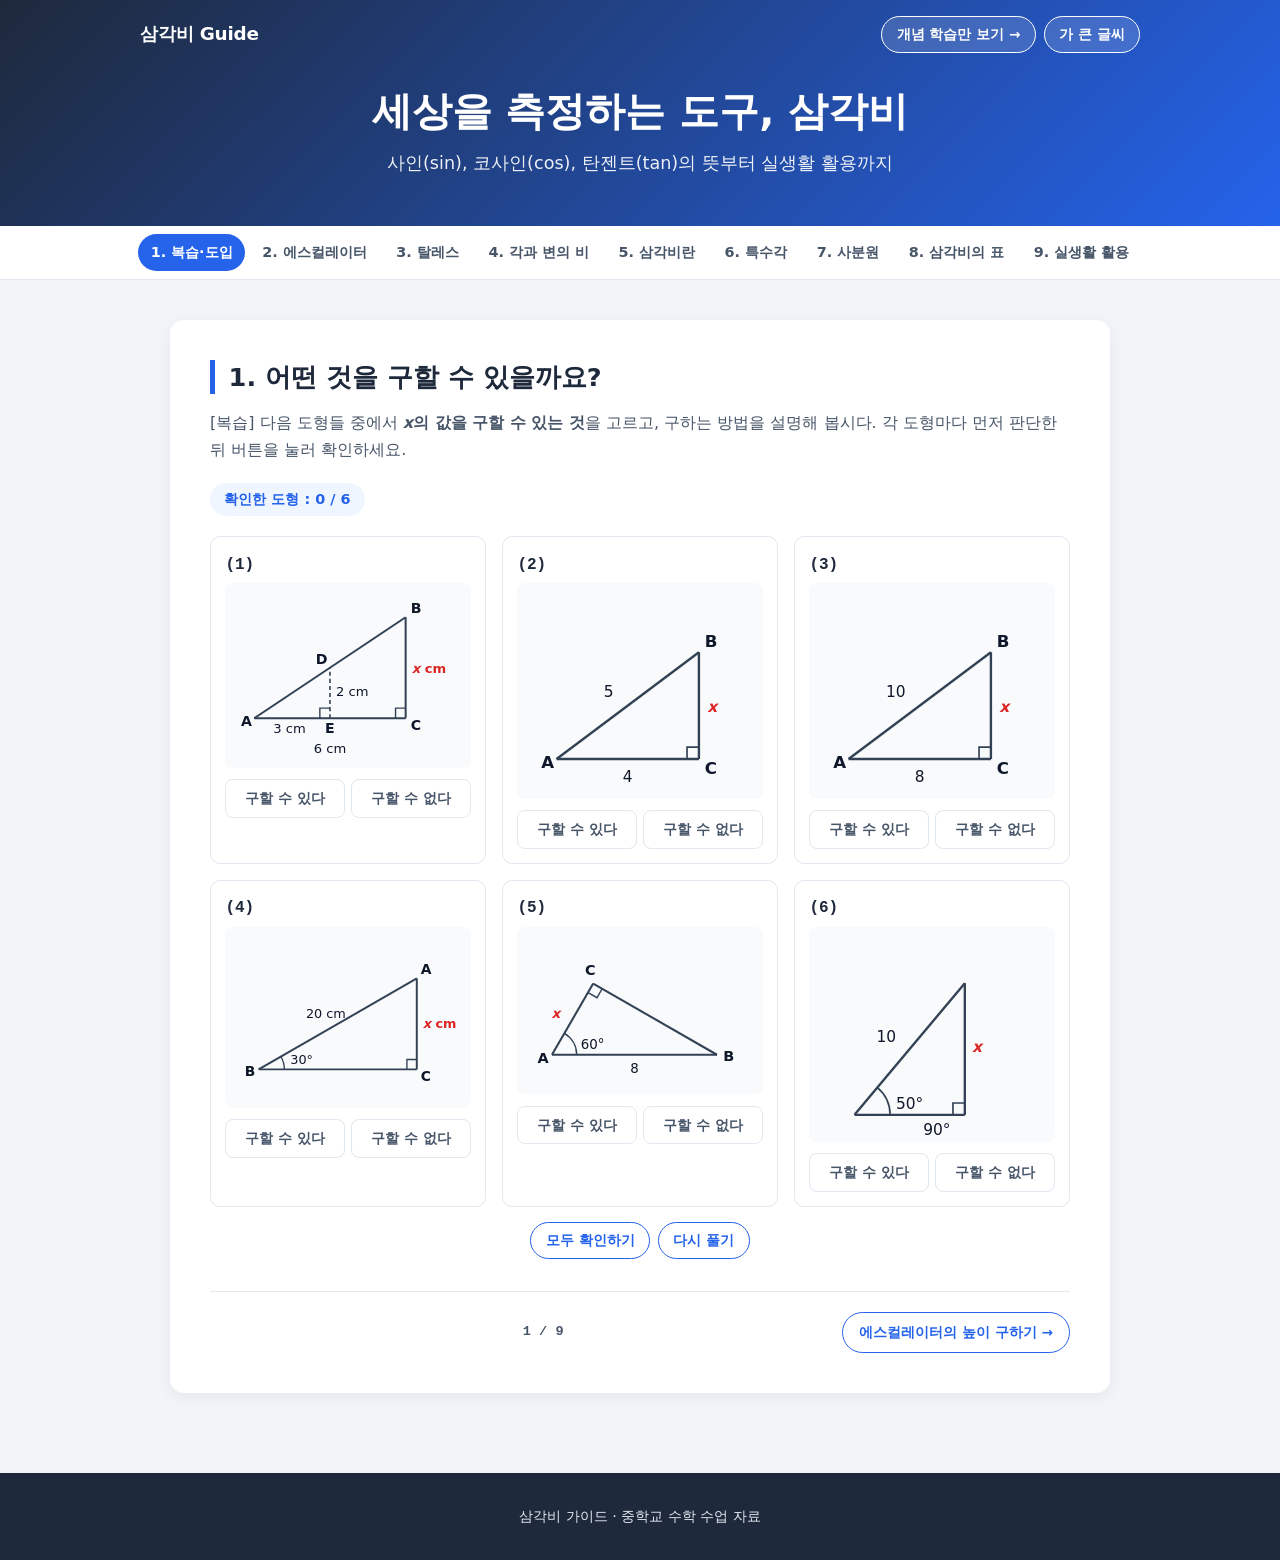
==== commit d263696f: "Add files via upload" ====
--- a/index.html
+++ b/index.html
@@ -10,7 +10,10 @@
     <header>
         <div class="topbar">
             <div class="logo">삼각비 Guide</div>
-            <button id="big-mode-btn" class="ghost-btn" type="button" aria-pressed="false">가&nbsp;큰 글씨</button>
+            <div class="topbar-btns">
+                <a class="ghost-btn link-btn" href="lesson2.html">개념 학습만 보기 →</a>
+                <button id="big-mode-btn" class="ghost-btn" type="button" aria-pressed="false">가&nbsp;큰 글씨</button>
+            </div>
         </div>
         <div class="hero">
             <h1>세상을 측정하는 도구, 삼각비</h1>
--- a/style.css
+++ b/style.css
@@ -73,6 +73,12 @@
 }
 
 .logo { font-size: 1.15rem; font-weight: 700; letter-spacing: -0.01em; }
+
+.topbar-btns {
+    display: flex; align-items: center; gap: 0.5rem;
+    flex-wrap: wrap; justify-content: flex-end;
+}
+.link-btn { text-decoration: none; display: inline-block; }
 
 .hero h1 { font-size: clamp(1.6rem, 5vw, 2.5rem); margin-bottom: 0.75rem; line-height: 1.3; }
 .hero p  { font-size: clamp(0.95rem, 2.6vw, 1.1rem); opacity: 0.92; }
